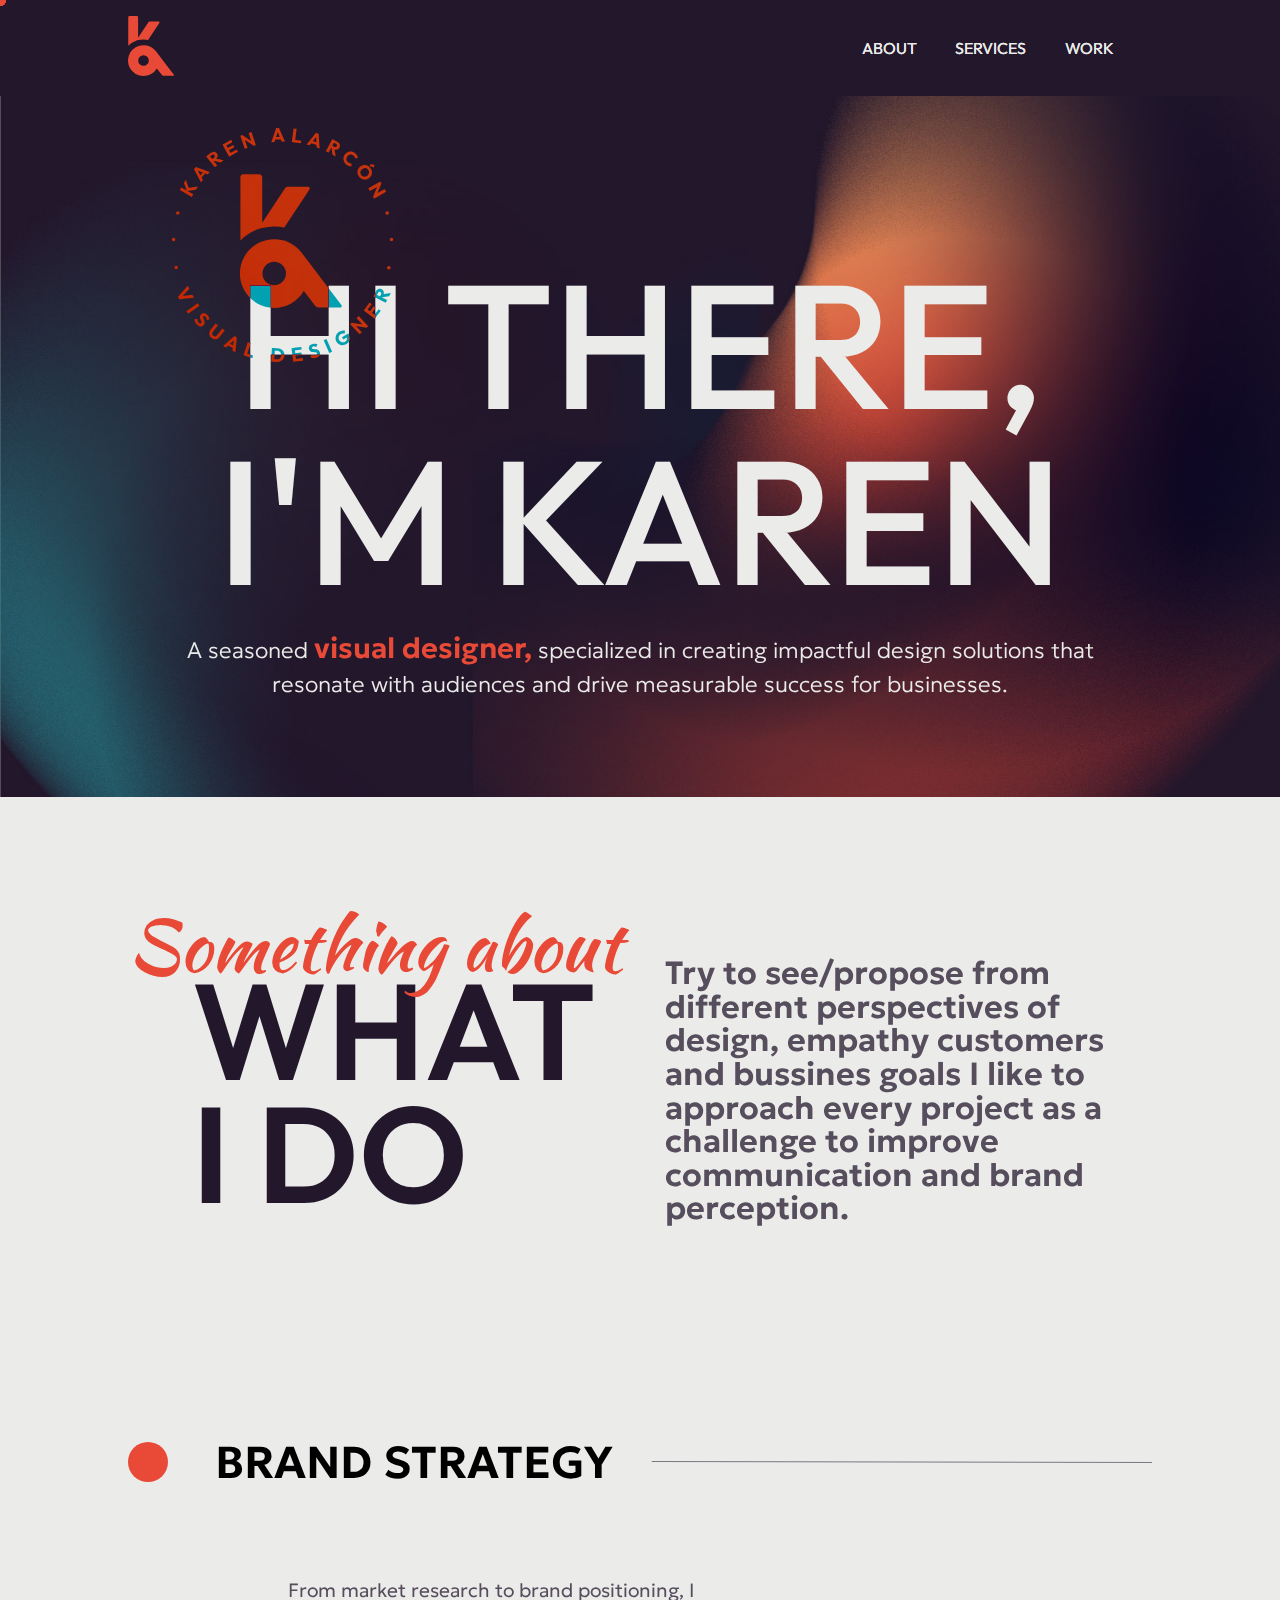
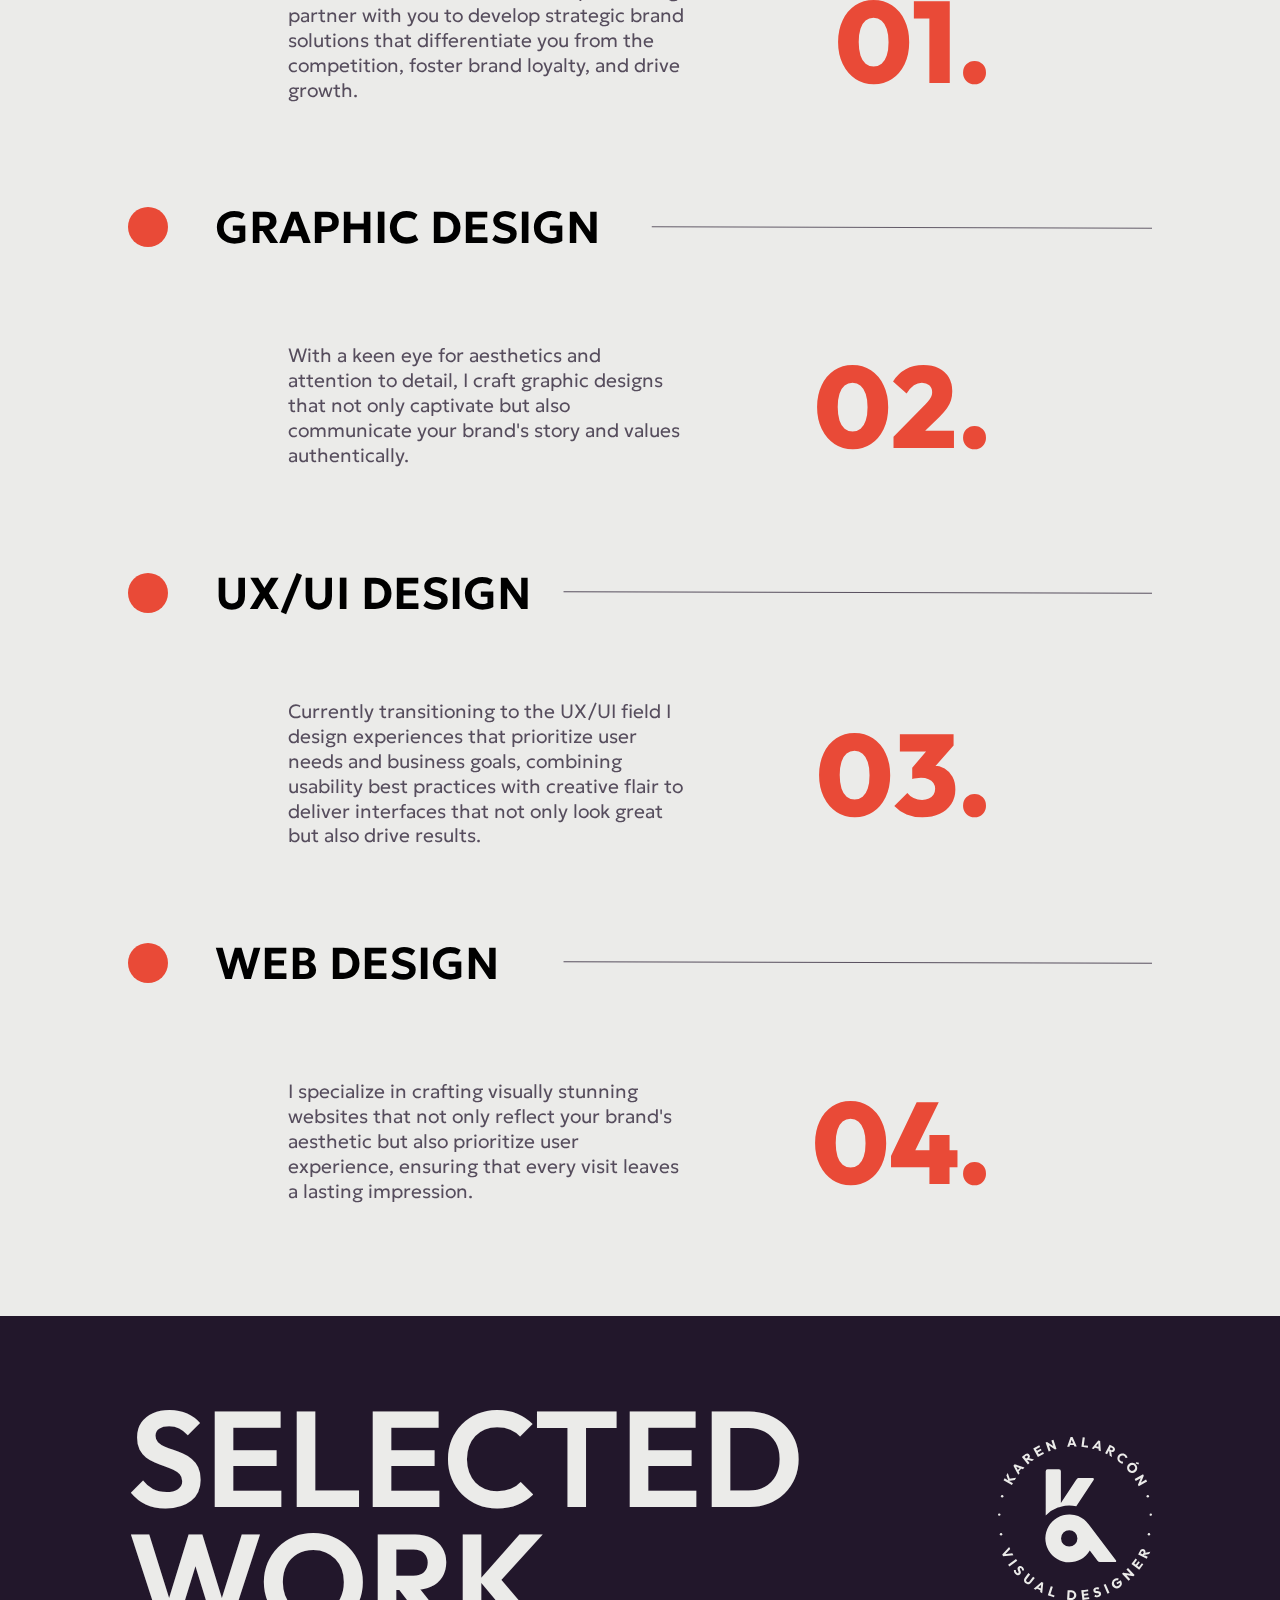
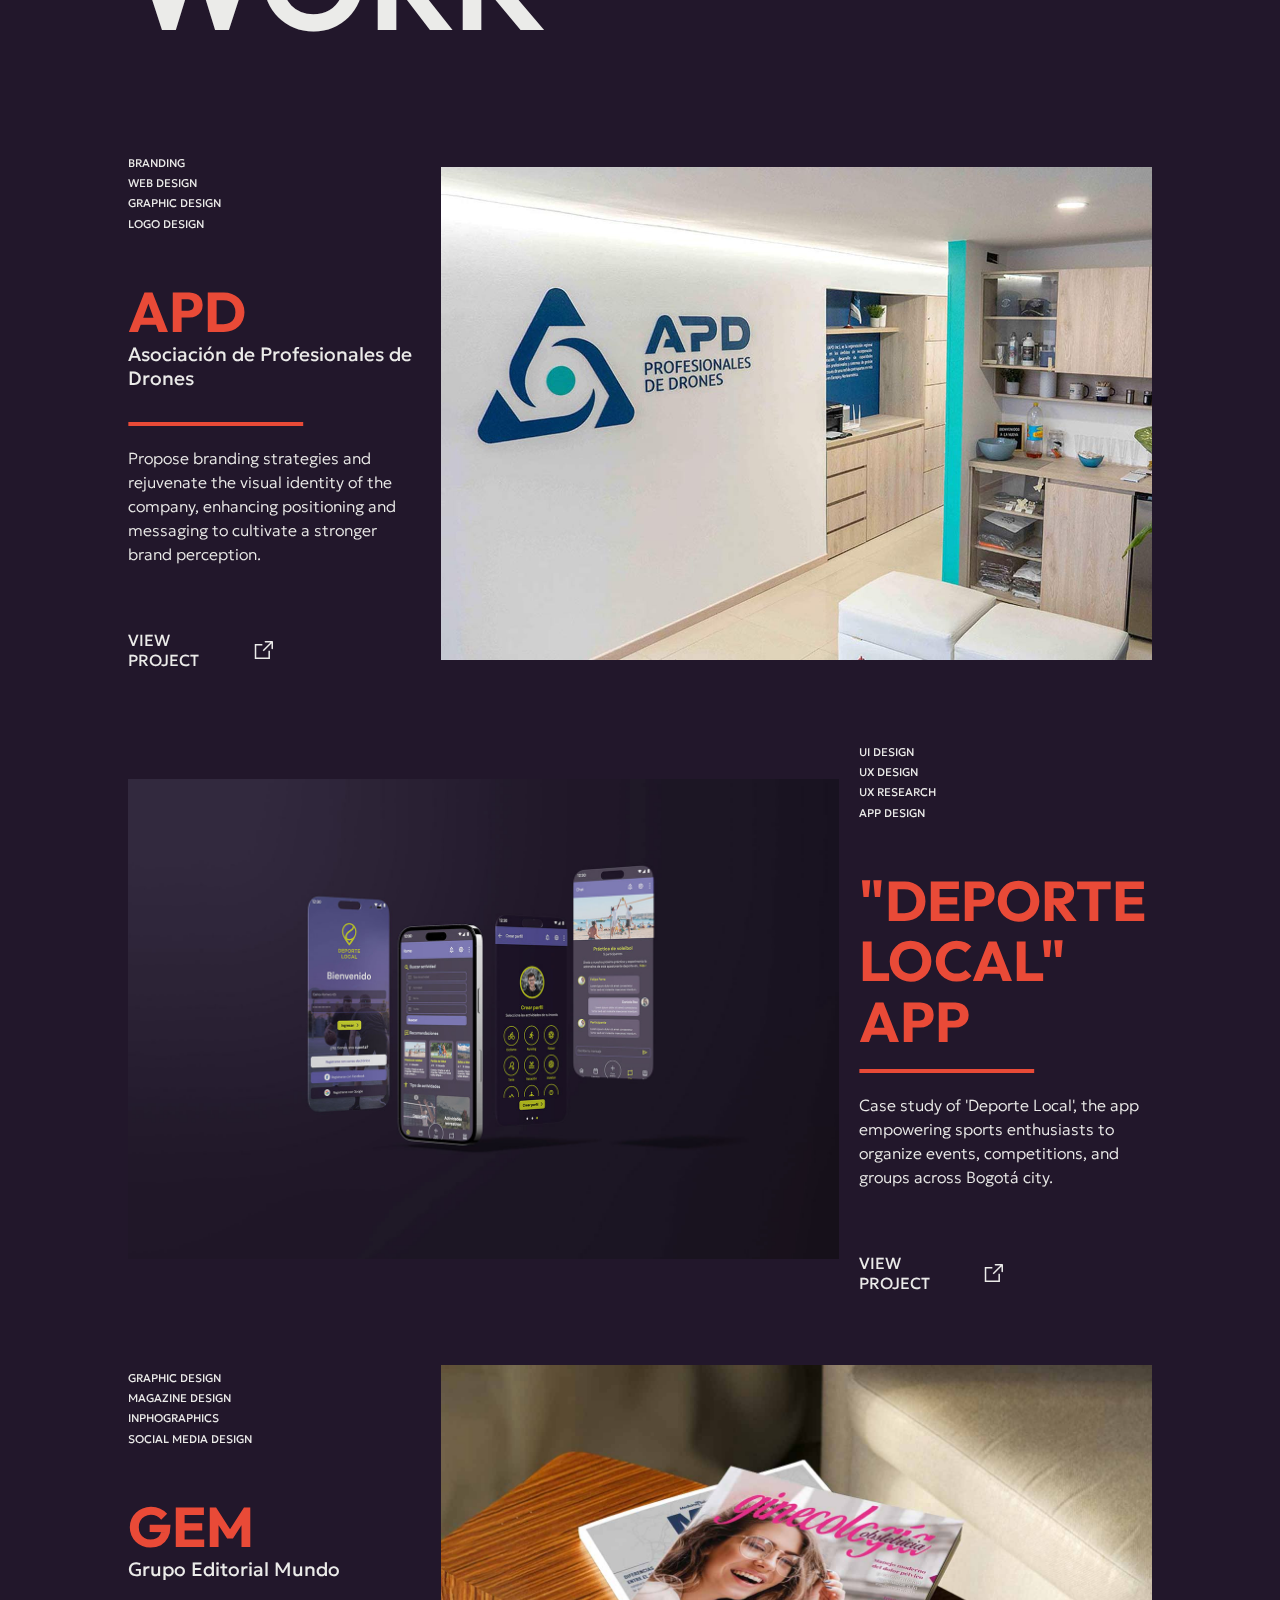
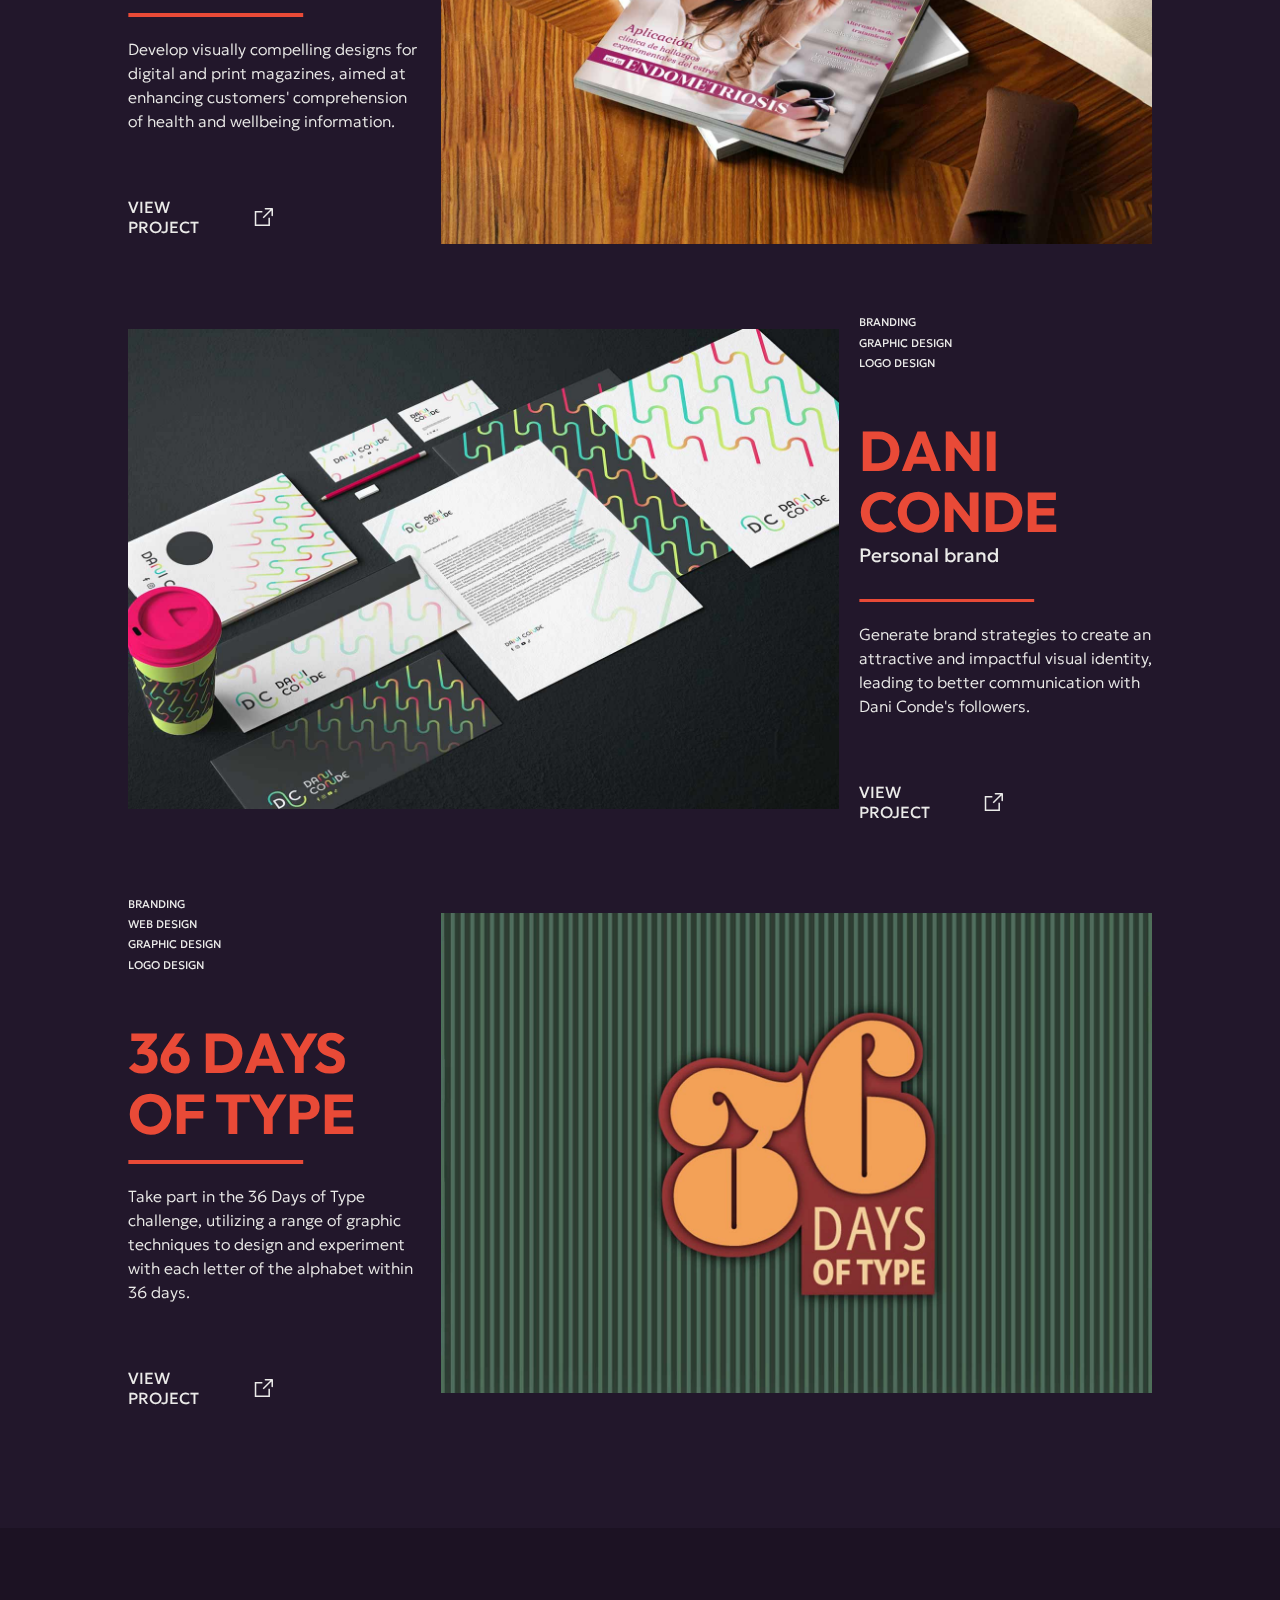
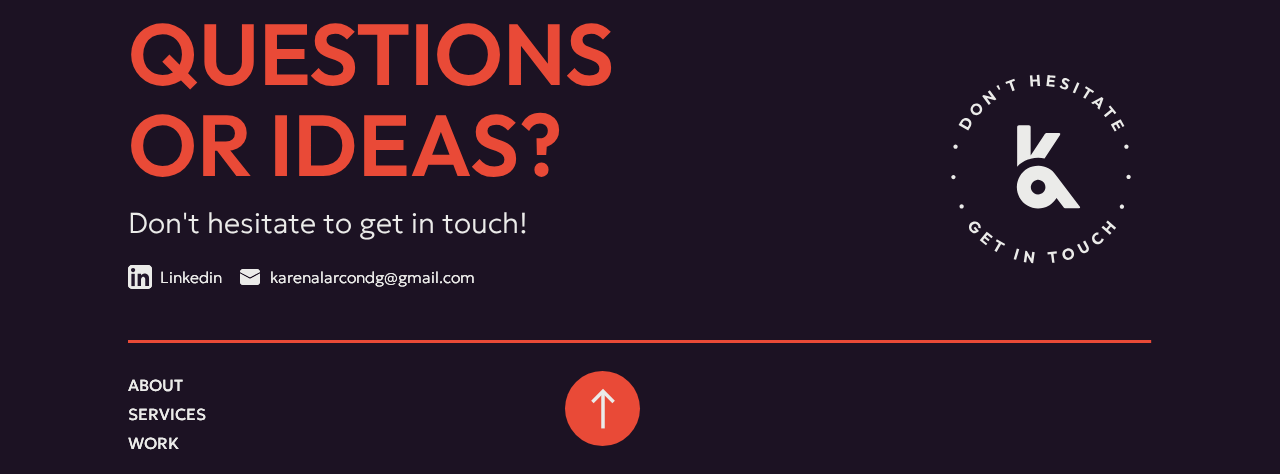
==== index.html @ ab25a16e "add about link" ====
<!DOCTYPE html>
<html lang="en">
<head>
    <meta charset="UTF-8">
    <meta name="viewport" content="width=device-width, initial-scale=1.0">
    <title>Karen A portfolio</title>
    <link rel="stylesheet" href="style.css" />
    <link rel="preconnect" href="https://fonts.googleapis.com">
    <link rel="preconnect" href="https://fonts.gstatic.com" crossorigin>
    <link href="https://fonts.googleapis.com/css2?family=Outfit:wght@100..900&display=swap" rel="stylesheet">
    <link rel="preconnect" href="https://fonts.googleapis.com">
    <link rel="preconnect" href="https://fonts.gstatic.com" crossorigin>
    <link href="https://fonts.googleapis.com/css2?family=Geologica:wght@100..900&display=swap" rel="stylesheet">
    <link rel="preconnect" href="https://fonts.googleapis.com">
    <link rel="preconnect" href="https://fonts.googleapis.com">
<link rel="preconnect" href="https://fonts.gstatic.com" crossorigin>
<link href="https://fonts.googleapis.com/css2?family=Kaushan+Script&display=swap" rel="stylesheet">

</head>
<body>
    <header>
        <div class="barnav_responsive">
            <div class="mainlogo nav__flex">
                <img src="assets/iconos/ka-icon-cream.svg" alt="ka logo">
                <div onclick=HideNavBarR()> <svg xmlns="http://www.w3.org/2000/svg" height="48" viewBox="0 -960 960 960" width="48" fill="#EBEBE9"><path d="m256-200-56-56 224-224-224-224 56-56 224 224 224-224 56 56-224 224 224 224-56 56-224-224-224 224Z"/></svg> </div>
            </div>
            <nav class="nav__responsive">
                <ul>
                    <div onclick=HideNavBarR()><a href="https://karengd.github.io/KarenGD/about.html"><li>About</li></a></div>
                    <div onclick=HideNavBarR()><a href="#services"><li>Services</li></a></div>
                    <div onclick=HideNavBarR()><a href="#work"><li>Work</li></a></div>
                </ul>
            </nav>
        </div>
        <div class="barnav container">
            <a href="index.html">
                <div class="mainlogo">
                    <img src="assets/iconos/ka-icon.svg" alt="ka logo">
                </div>
            </a>
           
            <nav>
                <ul class="nav__center">
                    <a href="https://karengd.github.io/KarenGD/about.html">
                        <li class="hideonmobile link1">About</li>
                        <li class="hideonmobile link2">About</li>
                    </a>
                    <a href="#services">
                        <li class="hideonmobile link1">Services</li>
                        <li class="hideonmobile link2">Services</li>
                    </a>
                    <a href="#work">
                        <li class="hideonmobile link1">Work</li>
                        <li class="hideonmobile link2">Work</li>
                    </a>
                    <a href="#"><li onclick=ShowNavBarR()><svg xmlns="http://www.w3.org/2000/svg" height="36    " viewBox="0 -960 960 960" width="36" fill="#EBEBE9"><path d="M120-240v-80h720v80H120Zm0-200v-80h720v80H120Zm0-200v-80h720v80H120Z"/></svg></li></a>
                </ul>
            </nav>
        </div>

    </header>

    <div class="cursors">
        <div></div>
        <div>
            <span></span>
        </div>
        <div></div>
        <div></div>
        <div></div>
        <div></div>
        <div></div>

    </div>



    <div class="bg-img">
        <div class="container">
            <section class="herosection">
                <div class="logo">
                    <svg class="logo" width="217" height="234" viewBox="0 0 317 334" fill="none" xmlns="http://www.w3.org/2000/svg">
                        <g id="logokacircle">
                        <g id="kalogo">
                        <path id="Vector" d="M196.223 88.0431L160.607 142.037C150.153 139.762 139.309 139.983 128.956 142.681C126.86 143.227 124.808 143.871 122.801 144.613C113.407 148.072 104.9 153.573 97.8966 160.719V70.2197C97.8964 69.6683 98.007 69.1225 98.2218 68.6146C98.4367 68.1066 98.7515 67.6469 99.1476 67.2627C99.5436 66.8785 100.013 66.5775 100.527 66.3777C101.042 66.1779 101.592 66.0833 102.144 66.0994H124.992C126.069 66.124 127.095 66.5689 127.848 67.339C128.602 68.109 129.024 69.143 129.024 70.2197V135.272L160.164 88.0431C161.279 86.5131 162.852 83.9094 165.164 83.9094H194.342C196.613 83.9094 197.567 85.8957 196.223 88.0431Z" fill="#e94a37"/>
                        <path id="Vector_2" d="M242.228 252.869L186.694 179.844C186.694 179.844 173.012 158.853 147.597 158.853H146.159C137.574 158.851 129.139 161.1 121.698 165.375C114.256 169.651 108.07 175.804 103.758 183.217C99.4465 190.631 97.1603 199.045 97.1284 207.619C97.0965 216.192 99.3201 224.623 103.577 232.068C107.833 239.514 113.973 245.712 121.383 250.043C128.792 254.374 137.21 256.685 145.795 256.746C154.38 256.807 162.831 254.615 170.301 250.39C177.771 246.165 183.999 240.054 188.361 232.67L204.583 253.849C205.105 254.536 205.78 255.094 206.554 255.478C207.328 255.862 208.18 256.063 209.045 256.063H240.642C241.014 256.064 241.379 255.962 241.695 255.766C242.011 255.571 242.266 255.292 242.431 254.959C242.596 254.627 242.665 254.254 242.629 253.885C242.593 253.516 242.454 253.164 242.228 252.869ZM146.159 224.496C142.845 224.496 139.604 223.515 136.848 221.676C134.092 219.837 131.944 217.223 130.676 214.165C129.407 211.107 129.075 207.742 129.722 204.495C130.368 201.249 131.965 198.266 134.309 195.926C136.652 193.585 139.639 191.991 142.89 191.346C146.141 190.7 149.511 191.031 152.573 192.298C155.635 193.565 158.253 195.71 160.094 198.462C161.936 201.214 162.919 204.45 162.919 207.76C162.915 212.198 161.149 216.453 158.006 219.591C154.864 222.728 150.603 224.493 146.159 224.496Z" fill="#e94a37"/>
                        </g>
                        <g id="circle">
                        <path id="Vector_3" d="M28.412 98.5653L11.3433 88.5799L13.5877 84.7683L30.6565 94.7268L28.412 98.5653ZM34.46 88.2444L21.5039 89.922L17.2568 78.5006L20.012 73.8166L24.4741 86.5399L22.9285 85.6272L37.242 83.5201L34.46 88.2444Z" fill="#e94a37"/>
                        <path id="Vector_4" d="M41.4891 77.494L31.6241 58.7043L34.2315 55.6711L54.2705 62.6904L51.2196 66.2336L34.9438 60.0196L36.0056 58.7849L44.4593 74.0448L41.4891 77.494ZM41.6638 71.79L38.9758 69.4547L46.0049 61.3215L48.6929 63.6568L41.6638 71.79Z" fill="#e94a37"/>
                        <path id="Vector_5" d="M61.3937 56.1409L49.0155 40.7468L52.4158 37.982L64.794 53.3761L61.3937 56.1409ZM58.9476 47.699L56.8779 45.1221L60.1303 42.5184C60.7293 42.0957 61.1468 41.4631 61.2996 40.7468C61.3468 40.4208 61.322 40.0885 61.2268 39.7731C61.1316 39.4578 60.9683 39.1671 60.7486 38.9215C60.5576 38.6638 60.3162 38.4476 60.0389 38.2861C59.7617 38.1246 59.4544 38.0211 59.1358 37.982C58.7742 37.9585 58.4117 38.0082 58.0698 38.1281C57.728 38.248 57.414 38.4357 57.1467 38.6799L53.8673 41.3641L51.7169 38.6799L55.3726 35.7407C56.2924 34.9712 57.378 34.4246 58.5444 34.1435C59.57 33.9121 60.6397 33.9678 61.6356 34.3046C62.6357 34.6516 63.5134 35.281 64.1623 36.1165C64.8657 36.951 65.3094 37.9726 65.4391 39.0557C65.5402 40.1026 65.3495 41.1569 64.8881 42.1023C64.336 43.1975 63.5407 44.1523 62.563 44.8939L58.9476 47.699ZM69.7802 49.4169L59.6465 46.6387L62.106 43.2297L73.9197 46.1421L69.7802 49.4169Z" fill="#e94a37"/>
                        <path id="Vector_6" d="M81.8224 41.0018L72.2532 23.7287L76.1239 21.5947L85.6931 38.9215L81.8224 41.0018ZM77.0647 25.4198L75.2637 22.0913L84.6717 16.9241L86.513 20.2526L77.0647 25.4198ZM80.801 32.1304L79 28.8824L87.6285 24.1582L89.4294 27.4061L80.801 32.1304ZM84.833 39.3241L82.9917 35.9957L92.4937 30.748L94.335 34.0764L84.833 39.3241Z" fill="#e94a37"/>
                        <path id="Vector_7" d="M103.945 29.7816L97.6949 11.0591L100.638 10.0659L103.138 13.4212L108.151 28.4127L103.945 29.7816ZM116.928 25.5003L101.176 15.0317L100.638 10.0659L116.417 20.5344L116.928 25.5003ZM116.928 25.5003L114.562 22.1316L109.509 7.11324L113.742 5.77112L119.992 24.5608L116.928 25.5003Z" fill="#e94a37"/>
                        <path id="Vector_8" d="M141.966 20.2257L148.928 0.174476L152.96 0L161.548 19.3936L156.871 19.595L150.286 3.48951H151.898L146.522 20.0915L141.966 20.2257ZM146.294 16.4812L146.133 12.9112L156.885 12.4549L157.032 16.0383L146.294 16.4812Z" fill="#e94a37"/>
                        <path id="Vector_9" d="M171.211 20.1318L173.792 0.577087L178.173 1.1542L175.593 20.7223L171.211 20.1318ZM174.598 20.5747L175.096 16.7496L184.786 18.0246L184.288 21.8497L174.598 20.5747Z" fill="#e94a37"/>
                        <path id="Vector_10" d="M192.339 23.4066L205.779 6.92535L209.596 8.11984L211.007 29.2851L206.545 27.8758L205.833 10.4954L207.378 10.992L196.626 24.7755L192.339 23.4066ZM197.715 21.3666L198.79 17.9576L209.045 21.1787L207.97 24.5877L197.715 21.3666Z" fill="#e94a37"/>
                        <path id="Vector_11" d="M219.824 33.2309L229.111 15.7833L233.022 17.8636L223.721 35.3112L219.824 33.2309ZM226.624 27.6611L228.183 24.7487L231.866 26.7082C232.489 27.09 233.234 27.2197 233.949 27.0706C234.269 26.9862 234.568 26.8333 234.823 26.6224C235.078 26.4115 235.284 26.1477 235.428 25.8492C235.591 25.565 235.693 25.25 235.728 24.9242C235.762 24.5984 235.729 24.269 235.629 23.9568C235.508 23.6135 235.318 23.2984 235.07 23.0308C234.823 22.7631 234.524 22.5485 234.191 22.4L230.482 20.4271L232.108 17.4476L236.261 19.6486C237.322 20.1904 238.242 20.9716 238.949 21.9302C239.567 22.7787 239.934 23.7829 240.011 24.8292C240.084 25.8838 239.85 26.937 239.339 27.8624C238.847 28.8381 238.081 29.6496 237.134 30.1977C236.209 30.6999 235.162 30.9368 234.11 30.8822C232.886 30.8093 231.695 30.4557 230.629 29.8487L226.624 27.6611ZM229.312 38.2773L227.874 27.8758L231.987 28.8019L233.936 40.7333L229.312 38.2773Z" fill="#e94a37"/>
                        <path id="Vector_12" d="M248.921 51.9669C247.83 51.1037 246.917 50.0371 246.233 48.8263C245.575 47.6755 245.15 46.4061 244.984 45.091C244.818 43.7758 244.914 42.4409 245.266 41.1628C246.047 38.5022 247.829 36.2466 250.238 34.8683C251.39 34.2235 252.661 33.8216 253.975 33.6872C255.289 33.5495 256.617 33.668 257.886 34.0362C259.238 34.4357 260.498 35.0969 261.595 35.9823C262.736 36.8473 263.695 37.9281 264.417 39.1631C265.053 40.2735 265.472 41.4939 265.654 42.76L261.461 43.2834C261.415 42.5147 261.194 41.7666 260.816 41.0957C260.382 40.3321 259.797 39.6653 259.095 39.1362C258.47 38.6338 257.753 38.2557 256.985 38.0223C256.259 37.8219 255.501 37.7672 254.754 37.8612C253.99 37.9717 253.257 38.2415 252.604 38.6531C251.154 39.5856 250.057 40.974 249.486 42.5989C249.245 43.3341 249.154 44.1097 249.217 44.8805C249.293 45.6302 249.521 46.3565 249.889 47.0145C250.3 47.7039 250.838 48.3095 251.475 48.7995C252.162 49.3975 252.962 49.8536 253.827 50.1416C254.583 50.3529 255.376 50.3987 256.152 50.2758L256.649 54.4767C255.356 54.5993 254.051 54.4717 252.805 54.1009C251.384 53.6493 250.064 52.9244 248.921 51.9669Z" fill="#e94a37"/>
                        <path id="Vector_13" d="M267.63 70.0452C266.685 68.9822 265.963 67.7409 265.506 66.3947C265.069 65.1322 264.886 63.7956 264.969 62.4623C265.046 61.1356 265.393 59.8386 265.99 58.6506C266.604 57.4165 267.464 56.3205 268.517 55.4295C269.525 54.5363 270.702 53.854 271.978 53.4229C273.255 52.9918 274.605 52.8208 275.949 52.9198C277.273 53.0197 278.563 53.3897 279.739 54.0069C281 54.6524 282.119 55.542 283.032 56.624C283.959 57.6772 284.675 58.8982 285.142 60.2209C285.573 61.4803 285.755 62.8112 285.679 64.1399C285.613 65.4582 285.27 66.7478 284.671 67.9247C284.044 69.1576 283.176 70.2528 282.118 71.1458C281.11 72.0395 279.933 72.723 278.657 73.1563C277.38 73.5896 276.03 73.7639 274.686 73.669C273.366 73.5629 272.079 73.2029 270.896 72.6087C269.647 71.9791 268.537 71.1077 267.63 70.0452ZM270.64 67.361C271.328 68.1911 272.229 68.8177 273.248 69.1729C274.215 69.4963 275.254 69.5382 276.245 69.2937C277.341 69.0296 278.353 68.4942 279.188 67.7368C279.833 67.1798 280.378 66.5171 280.801 65.7773C281.177 65.1019 281.415 64.3581 281.5 63.5896C281.566 62.831 281.47 62.067 281.217 61.3483C280.944 60.5844 280.529 59.8787 279.994 59.268C279.302 58.4373 278.403 57.8032 277.387 57.4293C276.427 57.0966 275.39 57.0499 274.403 57.2951C273.317 57.5633 272.314 58.0985 271.487 58.852C270.822 59.4103 270.262 60.083 269.834 60.8383C269.444 61.5127 269.205 62.2637 269.135 63.0394C269.058 63.7917 269.145 64.5517 269.39 65.2673C269.666 66.04 270.091 66.7513 270.64 67.361ZM282.602 54.329L283.26 51.8864L289.308 52.5306L288.341 56.5569L282.602 54.329Z" fill="#e94a37"/>
                        <path id="Vector_14" d="M280.451 86.1641L297.668 76.5009L299.2 79.1851L296.405 82.272L282.629 90.0428L280.451 86.1641ZM287.171 98.0285L294.456 80.5809L299.2 79.1851L291.929 96.6327L287.171 98.0285ZM287.171 98.0285L290.034 95.0624L303.743 87.2378L305.934 91.1031L288.717 100.82L287.171 98.0285Z" fill="#e94a37"/>
                        <path id="Vector_15" d="M8.70911 241.018L22.8479 225.261L25.0118 229.503L13.44 241.89L12.5261 240.239L29.4201 238.186L31.557 242.333L10.4429 244.4L8.70911 241.018Z" fill="#e94a37"/>
                        <path id="Vector_16" d="M20.7916 261.539L36.9196 250.131L39.4732 253.741L23.3452 265.149L20.7916 261.539Z" fill="#e94a37"/>
                        <path id="Vector_17" d="M35.3336 280.235C34.3325 279.198 33.5589 277.963 33.0622 276.611C32.6359 275.314 32.5028 273.939 32.6725 272.585L36.7045 272.746C36.5985 273.644 36.6624 274.555 36.8926 275.43C37.1426 276.322 37.6035 277.142 38.2366 277.819C38.7122 278.397 39.348 278.822 40.0645 279.04C40.3368 279.117 40.6245 279.12 40.8984 279.049C41.1723 278.978 41.4225 278.836 41.6235 278.638C41.8036 278.486 41.9513 278.3 42.0575 278.09C42.1638 277.88 42.2264 277.651 42.2417 277.416C42.2556 276.88 42.1643 276.347 41.9729 275.846C41.7713 275.269 41.5294 274.665 41.2472 274.048C40.9649 273.43 40.7096 272.705 40.4811 272.075C40.2475 271.407 40.1029 270.713 40.051 270.008C39.9892 269.291 40.095 268.57 40.3601 267.901C40.6939 267.111 41.2042 266.409 41.852 265.847C42.6696 265.071 43.7066 264.565 44.8222 264.398C45.897 264.239 46.995 264.397 47.9806 264.854C49.106 265.391 50.1116 266.149 50.9374 267.082C51.831 268.031 52.5256 269.149 52.9802 270.37C53.3889 271.457 53.5496 272.622 53.4506 273.779L49.4187 273.618C49.477 272.855 49.4042 272.088 49.2036 271.35C48.9998 270.681 48.6406 270.069 48.1553 269.565C47.749 269.078 47.2133 268.715 46.6097 268.518C46.3745 268.457 46.1275 268.457 45.8922 268.518C45.657 268.579 45.4413 268.699 45.2657 268.867C45.1001 269.016 44.9679 269.198 44.8776 269.402C44.7872 269.605 44.7409 269.825 44.7416 270.048C44.7571 270.567 44.8617 271.08 45.0507 271.565C45.2657 272.115 45.5076 272.719 45.7899 273.35C46.0721 273.98 46.3409 274.692 46.5828 275.336C46.812 276.012 46.9432 276.717 46.9726 277.43C46.9965 278.246 46.8333 279.058 46.4956 279.802C46.1579 280.546 45.6545 281.204 45.0238 281.724C44.4197 282.337 43.6771 282.796 42.8585 283.062C42.0399 283.328 41.1693 283.394 40.3198 283.254C38.364 282.839 36.6067 281.774 35.3336 280.235Z" fill="#e94a37"/>
                        <path id="Vector_18" d="M56.7703 299.83C55.5516 298.942 54.5913 297.747 53.9883 296.367C53.4372 295.101 53.2465 293.708 53.4372 292.341C53.6236 290.895 54.1996 289.526 55.1038 288.381L62.4017 278.893L65.9095 281.577L58.5041 291.24C58.0505 291.805 57.758 292.482 57.6574 293.2C57.5716 293.841 57.6743 294.494 57.9531 295.079C58.2473 295.684 58.6786 296.212 59.2128 296.622C59.747 297.032 60.3694 297.312 61.0308 297.441C61.6579 297.553 62.3045 297.474 62.8855 297.212C63.5308 296.907 64.0897 296.446 64.5117 295.87L71.9709 286.18L75.4922 288.864L68.1674 298.38C67.3109 299.556 66.1556 300.483 64.8209 301.064C63.5488 301.599 62.1556 301.78 60.7889 301.588C59.3194 301.36 57.9345 300.754 56.7703 299.83Z" fill="#e94a37"/>
                        <path id="Vector_19" d="M73.2881 310.996L89.3219 297.065L92.8835 298.904L90.6525 320.002L86.4996 317.854L88.8112 300.635L90.2493 301.386L77.3335 313.13L73.2881 310.996ZM78.8925 309.909L80.5457 306.728L90.088 311.681L88.4483 314.848L78.8925 309.909Z" fill="#e94a37"/>
                        <path id="Vector_20" d="M102.278 324.484L108.299 305.695L112.519 307.037L106.485 325.827L102.278 324.484ZM105.53 325.518L106.7 321.84L116.014 324.793L114.831 328.47L105.53 325.518Z" fill="#e94a37"/>
                        <path id="Vector_21" d="M141.791 333.584L142.799 313.855L147.221 314.083L146.213 333.799L141.791 333.584ZM144.815 333.732L145.017 329.88L149.882 330.121C150.962 330.209 152.045 330.014 153.027 329.558C153.928 329.128 154.681 328.442 155.191 327.585C155.727 326.607 156.035 325.521 156.091 324.407C156.147 323.294 155.949 322.182 155.514 321.156C155.085 320.256 154.403 319.501 153.551 318.982C152.633 318.438 151.594 318.129 150.527 318.082L145.528 317.827L145.729 313.962L150.783 314.231C152.171 314.286 153.538 314.596 154.815 315.143C156.018 315.661 157.106 316.414 158.013 317.358C158.908 318.281 159.603 319.377 160.056 320.579C160.52 321.868 160.717 323.238 160.634 324.605C160.576 325.96 160.243 327.289 159.653 328.511C159.085 329.668 158.284 330.696 157.301 331.531C156.308 332.375 155.157 333.014 153.914 333.409C152.58 333.845 151.175 334.023 149.775 333.933L144.815 333.732Z" fill="#e94a37"/>
                        <path id="Vector_22" d="M173.268 333.799L170.849 314.204L175.243 313.653L177.663 333.248L173.268 333.799ZM174.679 317.559L174.209 313.788L184.826 312.446L185.297 316.217L174.679 317.559ZM175.62 325.223L175.163 321.532L184.947 320.324L185.404 324.015L175.62 325.223ZM176.628 333.383L176.171 329.598L186.923 328.256L187.393 332.04L176.628 333.383Z" fill="#e94a37"/>
                        <path id="Vector_23" d="M205.698 328.041C204.323 328.477 202.872 328.618 201.438 328.457C200.109 328.254 198.84 327.769 197.715 327.034L199.664 323.491C200.423 323.995 201.272 324.35 202.164 324.538C203.087 324.697 204.036 324.638 204.932 324.364C205.664 324.194 206.328 323.811 206.841 323.263C207.029 323.053 207.161 322.799 207.222 322.524C207.283 322.249 207.272 321.962 207.19 321.693C207.13 321.465 207.026 321.252 206.883 321.066C206.74 320.879 206.561 320.723 206.357 320.606C205.887 320.35 205.371 320.19 204.838 320.136C204.196 320.05 203.55 320.001 202.903 319.988C202.196 319.96 201.492 319.893 200.793 319.787C200.088 319.694 199.397 319.514 198.736 319.25C198.071 318.983 197.478 318.565 197.003 318.029C196.44 317.383 196.035 316.616 195.82 315.787C195.472 314.745 195.453 313.621 195.766 312.567C196.078 311.514 196.707 310.581 197.567 309.896C198.535 309.124 199.651 308.557 200.847 308.231C202.099 307.851 203.416 307.728 204.717 307.869C205.867 308.002 206.976 308.377 207.97 308.969L206.007 312.54C205.353 312.145 204.634 311.868 203.884 311.721C203.193 311.606 202.485 311.652 201.814 311.855C201.194 312.002 200.63 312.323 200.188 312.781C200.022 312.957 199.907 313.175 199.855 313.412C199.803 313.648 199.816 313.894 199.892 314.123C199.948 314.337 200.049 314.536 200.188 314.707C200.327 314.878 200.501 315.018 200.699 315.116C201.174 315.334 201.683 315.471 202.204 315.519C202.795 315.519 203.44 315.626 204.139 315.653C204.838 315.68 205.551 315.747 206.263 315.841C206.973 315.937 207.666 316.136 208.319 316.432C208.99 316.757 209.589 317.213 210.08 317.774C210.662 318.456 211.076 319.265 211.289 320.136C211.561 320.937 211.64 321.791 211.518 322.629C211.397 323.466 211.079 324.263 210.59 324.954C209.353 326.503 207.63 327.59 205.698 328.041Z" fill="#e94a37"/>
                        <path id="Vector_24" d="M224.743 320.981L216.773 302.916L220.805 301.131L228.775 319.196L224.743 320.981Z" fill="#e94a37"/>
                        <path id="Vector_25" d="M249.392 308.379C247.69 309.488 245.698 310.067 243.666 310.043C241.634 310.019 239.656 309.393 237.981 308.245C236.278 307.092 234.976 305.44 234.254 303.517C233.532 301.594 233.425 299.494 233.949 297.508C234.625 294.806 236.326 292.472 238.693 290.998C240.036 290.129 241.547 289.552 243.129 289.307C244.566 289.079 246.037 289.18 247.429 289.603L246.502 293.777C245.585 293.416 244.592 293.287 243.612 293.401C242.618 293.521 241.666 293.87 240.83 294.421C239.905 294.983 239.144 295.779 238.626 296.729C238.125 297.634 237.897 298.664 237.968 299.695C238.08 300.809 238.451 301.881 239.05 302.827C239.65 303.773 240.462 304.566 241.422 305.144C242.327 305.661 243.358 305.916 244.4 305.88C245.442 305.845 246.454 305.52 247.322 304.943C248.194 304.422 248.924 303.694 249.445 302.823C249.903 302.006 250.095 301.068 249.996 300.138C249.885 299.096 249.521 298.096 248.935 297.226L252.469 297.306L244.876 301.977L242.887 298.836L251.65 293.28L251.999 293.817C253.157 295.525 253.885 297.486 254.123 299.534C254.291 301.262 253.94 303 253.115 304.527C252.231 306.113 250.948 307.441 249.392 308.379Z" fill="#e94a37"/>
                        <path id="Vector_26" d="M268.033 294.488L254.485 280.114L256.743 277.98L260.412 279.953L271.258 291.455L268.033 294.488ZM277.965 285.093L259.27 282.194L256.703 277.98L275.519 280.865L277.965 285.093ZM277.965 285.093L274.403 283.026L263.557 271.524L266.796 268.478L280.344 282.852L277.965 285.093Z" fill="#e94a37"/>
                        <path id="Vector_27" d="M289.671 272.249L273.825 260.438L276.513 256.895L292.359 268.719L289.671 272.249ZM278.919 260.009L275.868 257.727L282.279 249.165L285.33 251.446L278.919 260.009ZM285.115 264.626L282.131 262.398L288.031 254.506L291.015 256.734L285.115 264.626ZM291.714 269.538L288.663 267.27L295.168 258.573L298.219 260.854L291.714 269.538Z" fill="#e94a37"/>
                        <path id="Vector_28" d="M305.248 249.54L287.615 240.521L289.644 236.589L307.264 245.608L305.248 249.54ZM299.576 242.83L296.633 241.313L298.542 237.609C298.911 236.977 299.03 236.231 298.878 235.515C298.787 235.198 298.628 234.904 298.412 234.653C298.196 234.403 297.929 234.203 297.628 234.066C297.341 233.906 297.025 233.809 296.699 233.779C296.372 233.749 296.043 233.787 295.733 233.891C295.045 234.157 294.49 234.683 294.187 235.354L292.279 239.085L289.214 237.555L291.351 233.368C291.883 232.309 292.656 231.39 293.609 230.684C294.455 230.033 295.47 229.637 296.534 229.543C297.598 229.449 298.667 229.661 299.615 230.153C300.562 230.645 301.349 231.397 301.883 232.321C302.417 233.245 302.675 234.302 302.627 235.368C302.572 236.593 302.241 237.79 301.66 238.871L299.576 242.83ZM310.154 239.984L299.778 241.582L300.625 237.461L312.559 235.341L310.154 239.984Z" fill="#e94a37"/>
                        <path id="Vector_29" d="M8.56123 123.958C9.94185 123.958 11.0611 122.841 11.0611 121.462C11.0611 120.083 9.94185 118.966 8.56123 118.966C7.18061 118.966 6.0614 120.083 6.0614 121.462C6.0614 122.841 7.18061 123.958 8.56123 123.958Z" fill="#e94a37"/>
                        <path id="Vector_30" d="M2.49983 161.551C3.88045 161.551 4.99966 160.433 4.99966 159.055C4.99966 157.676 3.88045 156.558 2.49983 156.558C1.11921 156.558 0 157.676 0 159.055C0 160.433 1.11921 161.551 2.49983 161.551Z" fill="#e94a37"/>
                        <path id="Vector_31" d="M6.24959 201.68C7.6302 201.68 8.74942 200.563 8.74942 199.184C8.74942 197.805 7.6302 196.688 6.24959 196.688C4.86897 196.688 3.74976 197.805 3.74976 199.184C3.74976 200.563 4.86897 201.68 6.24959 201.68Z" fill="#e94a37"/>
                        <path id="Vector_32" d="M309.724 201.828C311.104 201.828 312.223 200.71 312.223 199.332C312.223 197.953 311.104 196.835 309.724 196.835C308.343 196.835 307.224 197.953 307.224 199.332C307.224 200.71 308.343 201.828 309.724 201.828Z" fill="#e94a37"/>
                        <path id="Vector_33" d="M313.514 161.618C314.894 161.618 316.013 160.5 316.013 159.122C316.013 157.743 314.894 156.625 313.514 156.625C312.133 156.625 311.014 157.743 311.014 159.122C311.014 160.5 312.133 161.618 313.514 161.618Z" fill="#e94a37"/>
                        <path id="Vector_34" d="M307.372 123.743C308.752 123.743 309.871 122.626 309.871 121.247C309.871 119.868 308.752 118.751 307.372 118.751C305.991 118.751 304.872 119.868 304.872 121.247C304.872 122.626 305.991 123.743 307.372 123.743Z" fill="#e94a37"/>
                        </g>
                        </g>
                        </svg>
            
                    </div>
            
                <!-- <img class="circle-icon" src="assets/iconos/circleicon.svg"> -->
                <div class="heading">
                    <h1 class="first-heading">HI <span class="breaking">THERE,<br>
                        I'M </span>KAREN</h1>  
                </div>   
                <div class="subheading">
                    <p class="heding-subheading">A seasoned <span style="color: #e94a37; font-weight: 600; font-size: clamp(1rem, 1vw + 1.2rem, 1.8rem);">visual designer,</span>  specialized in creating impactful design solutions that resonate with audiences and drive measurable success for businesses.</P>
                </div>
        
            </section>

        </div>
        

    </div>

    <section id="services" class="services">
        <div class="container" style="padding-bottom: 4rem;">
            <div class="servicescolumns">
                
                    <p class="brushstyle">Something about</p>
                    <h2 class="htwo pad-left">WHAT <br>I DO</h2>
                
                    <p class="quote">Try to see/propose from different perspectives of design, empathy customers and bussines goals I like to approach every project as a challenge to improve communication and brand perception.</p>
                
            </div>


            <article>
                <div class="descriptiontitle">
                    
                    <img style="width: 40px;" src="assets/iconos/bullet.svg" alt="bullet">
                    <h4 class="hfour">BRAND STRATEGY</h4>
                    <img class="hline" src="assets/iconos/line.svg" alt="line">
                </div>
            
                <div class="description">
                    
                    <p class="textp">From market research to brand positioning, I partner with you to develop strategic brand solutions that differentiate you from the competition, foster brand loyalty, and drive growth.</p>
                    
                    <h3>01.</h3>
                </div>
            </article>

            <article>
                <div class="descriptiontitle">
                    <img style="width: 40px;" src="assets/iconos/bullet.svg" alt="bullet">
                    <h4 class="hfour">GRAPHIC DESIGN</h4>
                    <img class="hline" src="assets/iconos/line.svg" alt="line">
                </div>
            
                <div class="description">
                    
                    <p class="textp">With a keen eye for aesthetics and attention to detail, I craft graphic designs that not only captivate but also communicate your brand's story and values authentically.</p>
                    
                    <h3>02.</h3>
                </div>
            </article>

            <article>
                <div class="descriptiontitle2">
                    <img style="width: 40px;" src="assets/iconos/bullet.svg" alt="bullet">
                    <h4 class="hfour">UX/UI DESIGN</h4>
                    <img class="hline" src="assets/iconos/line.svg" alt="line">
                </div>
            
                <div class="description">
                    
                    <p class="textp">Currently transitioning to the UX/UI field I design experiences that prioritize user needs and business goals, combining usability best practices with creative flair to deliver interfaces that not only look great but also drive results.</p>
                    
                    <h3>03.</h3>
                </div>
            </article>

            <article>
                <div class="descriptiontitle2">
                    <img style="width: 40px;" src="assets/iconos/bullet.svg" alt="bullet">
                    <h4 class="hfour">WEB DESIGN</h4>
                    <img class="hline" src="assets/iconos/line.svg" alt="line">
                </div>
            
                <div class="description">
                    
                    <p class="textp">I specialize in crafting visually stunning websites that not only reflect your brand's aesthetic but also prioritize user experience, ensuring that every visit leaves a lasting impression.</p>
                    
                    <h3>04.</h3>
                </div>
            </article>
        </div>

    </section>

    <section id="work" class="projects">
        <div class="container">

            <div class="work">
                <h2 class="htwo">SELECTED <br>WORK</h2>
                <img class="circle-icon" src="assets/iconos/circleicon.svg" alt="logo-circle">
            </div>



            <div class="card-project">
                
                <div class="project-info">
                    <div class="knowledge">
                        <p class="skills">Branding</p>
                        <p class="skills">Web design</p>
                        <p class="skills">Graphic design</p>
                        <p class="skills">Logo design</p>
                    </div>        

                    <h3 class="title-project">APD</h3>
                    <h5 class="sub-title-project">Asociación de Profesionales de Drones</h5>
                    <img class="line-project" src="assets/iconos/short-line.svg" alt="line">
                    <p class="text-project">Propose branding strategies and rejuvenate the visual identity of the company, enhancing positioning and messaging to cultivate a stronger brand perception.</p>
                    <a class="a-project" href="apd.html">
                        <div class="bt-project">
                            <p>View project</p> 
                            <svg xmlns="http://www.w3.org/2000/svg" xmlns:xlink="http://www.w3.org/1999/xlink" x="0px" y="0px"
                                width="20px" viewBox="0 0 13 13" style="enable-background:new 0 0 13 13;" fill="none" xml:space="preserve">
                            <polygon class="st0" points="10.5,12.5 0.5,12.5 0.5,2.5 5.5,2.5 5.5,3.5 1.5,3.5 1.5,11.5 9.5,11.5 9.5,7 10.5,7 "/>
                            <path class="st0" d="M12,0.5H7.5C7.2,0.5,7,0.7,7,1s0.2,0.5,0.5,0.5h3.3L5.7,6.6l0.7,0.7l5.1-5.1v3.3C11.5,5.8,11.7,6,12,6
                                c0.3,0,0.5-0.2,0.5-0.5V1C12.5,0.7,12.3,0.5,12,0.5z"/>
                            </svg>
                        </div>
                    </a>
                </div>
                
                <div class="project-img">
                    <a href="apd.html">
                        <img class="right-img hide-cursor-img zoom-in" src="assets/imgs/APD.jpg" alt="cover APD project" data-hover="VIEW PROJECT">
                    </a>
                </div>
                
            </div>
            
            <div class="card-project">
                <div class="project-img-reverse">
                    <img class="left-img hide-cursor-img zoom-in" src="assets/imgs/deportelocalapp.jpg" alt="cover APD project" data-hover="VIEW PROJECT">
                </div>
                <div class="project-info-reverse">
                    <div class="knowledge">
                        <p class="skills">Ui Design</p>
                        <p class="skills">Ux Design</p>
                        <p class="skills">Ux Research</p>
                        <p class="skills">App design</p>
                    </div>        

                    <h3 class="title-project">"DEPORTE LOCAL" APP</h3>
                    <img class="line-project" src="assets/iconos/short-line.svg" alt="line">
                    <p class="text-project">Case study of 'Deporte Local', the app empowering sports enthusiasts to organize events, competitions, and groups across Bogotá city.</p>
                    <a class="a-project" href="#">
                        <div class="bt-project">
                            <p>View project</p> 
                            <svg xmlns="http://www.w3.org/2000/svg" xmlns:xlink="http://www.w3.org/1999/xlink" x="0px" y="0px"
                                width="20px" viewBox="0 0 13 13" style="enable-background:new 0 0 13 13;" fill="none" xml:space="preserve">
                            <polygon class="st0" points="10.5,12.5 0.5,12.5 0.5,2.5 5.5,2.5 5.5,3.5 1.5,3.5 1.5,11.5 9.5,11.5 9.5,7 10.5,7 "/>
                            <path class="st0" d="M12,0.5H7.5C7.2,0.5,7,0.7,7,1s0.2,0.5,0.5,0.5h3.3L5.7,6.6l0.7,0.7l5.1-5.1v3.3C11.5,5.8,11.7,6,12,6
                                c0.3,0,0.5-0.2,0.5-0.5V1C12.5,0.7,12.3,0.5,12,0.5z"/>
                            </svg>
                        </div>
                    </a>
                </div>

            </div>

            <div class="card-project">
                
                <div class="project-info">
                    <div class="knowledge">
                        <p class="skills">Graphic design</p>
                        <p class="skills">Magazine design</p>
                        <p class="skills">Inphographics</p>
                        <p class="skills">Social Media design</p>
                    </div>        

                    <h3 class="title-project">GEM</h3>
                    <h5 class="sub-title-project">Grupo Editorial Mundo</h5>
                    <img class="line-project" src="assets/iconos/short-line.svg" alt="line">
                    <p class="text-project">Develop visually compelling designs for digital and print magazines, aimed at enhancing customers' comprehension of health and wellbeing information.</p>
                    <a class="a-project" href="#">
                        <div class="bt-project">
                            <p>View project</p> 
                            <svg xmlns="http://www.w3.org/2000/svg" xmlns:xlink="http://www.w3.org/1999/xlink" x="0px" y="0px"
                                width="20px" viewBox="0 0 13 13" style="enable-background:new 0 0 13 13;" fill="none" xml:space="preserve">
                            <polygon class="st0" points="10.5,12.5 0.5,12.5 0.5,2.5 5.5,2.5 5.5,3.5 1.5,3.5 1.5,11.5 9.5,11.5 9.5,7 10.5,7 "/>
                            <path class="st0" d="M12,0.5H7.5C7.2,0.5,7,0.7,7,1s0.2,0.5,0.5,0.5h3.3L5.7,6.6l0.7,0.7l5.1-5.1v3.3C11.5,5.8,11.7,6,12,6
                                c0.3,0,0.5-0.2,0.5-0.5V1C12.5,0.7,12.3,0.5,12,0.5z"/>
                            </svg>
                        </div>
                    </a>
                </div>
                <div class="project-img">
                    <img class="right-img hide-cursor-img zoom-in" src="assets/imgs/Gem.jpg" alt="cover APD project" data-hover="VIEW PROJECT">
                </div>
            </div>
            
            <div class="card-project">
                
                <div class="project-img-reverse">
                    <img class="left-img hide-cursor-img zoom-in" src="assets/imgs/DaniConde.jpg" alt="cover APD project" data-hover="VIEW PROJECT">
                </div>

                <div class="project-info-reverse">
                    <div class="knowledge">
                        <p class="skills">Branding</p>
                        <p class="skills">Graphic design</p>
                        <p class="skills">Logo design</p>
                    </div>        

                    <h3 class="title-project">DANI CONDE</h3>
                    <h5 class="sub-title-project">Personal brand</h5>
                    <img class="line-project" src="assets/iconos/short-line.svg" alt="line">
                    <p class="text-project">Generate brand strategies to create an attractive and impactful visual identity, leading to better communication with Dani Conde's followers.</p>
                    <a class="a-project" href="#">
                        <div class="bt-project">
                            <p>View project</p> 
                            <svg xmlns="http://www.w3.org/2000/svg" xmlns:xlink="http://www.w3.org/1999/xlink" x="0px" y="0px"
                                width="20px" viewBox="0 0 13 13" style="enable-background:new 0 0 13 13;" fill="none" xml:space="preserve">
                            <polygon class="st0" points="10.5,12.5 0.5,12.5 0.5,2.5 5.5,2.5 5.5,3.5 1.5,3.5 1.5,11.5 9.5,11.5 9.5,7 10.5,7 "/>
                            <path class="st0" d="M12,0.5H7.5C7.2,0.5,7,0.7,7,1s0.2,0.5,0.5,0.5h3.3L5.7,6.6l0.7,0.7l5.1-5.1v3.3C11.5,5.8,11.7,6,12,6
                                c0.3,0,0.5-0.2,0.5-0.5V1C12.5,0.7,12.3,0.5,12,0.5z"/>
                            </svg>
                        </div>
                    </a>
                </div>
                
            </div>

            <div class="card-project">
                
                <div class="project-info">
                    <div class="knowledge">
                        <p class="skills">Branding</p>
                        <p class="skills">Web design</p>
                        <p class="skills">Graphic design</p>
                        <p class="skills">Logo design</p>
                    </div>        

                    <h3 class="title-project">36 DAYS OF TYPE</h3>
                    <img class="line-project" src="assets/iconos/short-line.svg" alt="line">
                    <p class="text-project">Take part in the 36 Days of Type challenge, utilizing a range of graphic techniques to design and experiment with each letter of the alphabet within 36 days.</p>
                    <a class="a-project" href="#">
                        <div class="bt-project">
                            <p>View project</p> 
                            <svg xmlns="http://www.w3.org/2000/svg" xmlns:xlink="http://www.w3.org/1999/xlink" x="0px" y="0px"
                                width="20px" viewBox="0 0 13 13" style="enable-background:new 0 0 13 13;" fill="none" xml:space="preserve">
                            <polygon class="st0" points="10.5,12.5 0.5,12.5 0.5,2.5 5.5,2.5 5.5,3.5 1.5,3.5 1.5,11.5 9.5,11.5 9.5,7 10.5,7 "/>
                            <path class="st0" d="M12,0.5H7.5C7.2,0.5,7,0.7,7,1s0.2,0.5,0.5,0.5h3.3L5.7,6.6l0.7,0.7l5.1-5.1v3.3C11.5,5.8,11.7,6,12,6
                                c0.3,0,0.5-0.2,0.5-0.5V1C12.5,0.7,12.3,0.5,12,0.5z"/>
                            </svg>
                        </div>
                    </a>
                </div>
                <div class="project-img">
                    <img class="right-img hide-cursor-img zoom-in" src="assets/imgs/36DaysOfType.jpg" alt="cover APD project" data-hover="VIEW PROJECT">
                </div>
            </div>

        </div>
    </section>


    <footer>

            <div class="container">
                <div class="toptittle">
                    <div class="colone">

                        <h3 class="hthree">Questions <br>or ideas?</h3>
                        <p class="sub">Don't hesitate to get in touch!</p>
                            <div class="contact-socialmedia">
                                <div class="contact">
                                        <a href="www.linkedin.com/in/karen-alarcon-gd">                        
                                            <img class="socialmediaicon link1" src="assets/iconos/14-linkedin.svg" alt="Linkedin-icon">
                                            <img class="socialmediaicon link2" src="assets/iconos/14-linkedin.svg" alt="Linkedin-icon">
                                            <p class="link1">Linkedin</p>
                                            <p class="link3">Linkedin</p>
                                        </a>
                                </div>
                                
                                <div class="contact">
                                    <a href="mailto:karenalarcondg@gmail.com">                        
                                        <img class="socialmediaicon link1" src="assets/iconos/mail.svg" alt="mail-icon">
                                        <img class="socialmediaicon link2" src="assets/iconos/mail.svg" alt="mail-icon">
                                        <p class="link1">karenalarcondg@gmail.com</p>
                                        <p class="link3">karenalarcondg@gmail.com</p>
                                    </a>
                                </div>
                            </div>
                    </div>

                    <svg width="222" height="244" viewBox="0 0 437 459" fill="none" xmlns="http://www.w3.org/2000/svg">
                        <g id="logo">
                        <path id="Vector" d="M194.629 143.58H175.061C174.131 143.58 173.238 143.95 172.58 144.608C171.923 145.267 171.553 146.16 171.553 147.091V224.835C177.545 218.684 184.828 213.943 192.875 210.954C194.574 210.351 196.383 209.802 198.356 209.308C203.151 208.047 208.089 207.42 213.046 207.443C217.229 207.432 221.401 207.874 225.489 208.76L255.964 162.399C257.061 160.478 256.293 158.832 254.32 158.832H229.106C227.188 158.832 225.817 161.082 224.831 162.399L198.137 202.944V147.091C198.137 146.16 197.768 145.267 197.11 144.608C196.452 143.95 195.559 143.58 194.629 143.58Z" fill="none"/>
                        <path id="Vector_2" d="M214.088 223.134H212.827C205.477 223.141 198.258 225.079 191.891 228.754C185.525 232.429 180.233 237.713 176.546 244.077C172.859 250.441 170.905 257.662 170.88 265.019C170.855 272.375 172.76 279.609 176.404 285.998C180.048 292.387 185.304 297.706 191.646 301.425C197.987 305.143 205.193 307.129 212.543 307.186C219.892 307.243 227.128 305.367 233.526 301.748C239.924 298.128 245.261 292.89 249.003 286.558L262.871 304.719C263.322 305.31 263.902 305.791 264.567 306.123C265.232 306.456 265.964 306.633 266.708 306.639H293.785C294.101 306.634 294.409 306.541 294.675 306.37C294.94 306.2 295.154 305.959 295.29 305.674C295.427 305.389 295.481 305.072 295.448 304.758C295.414 304.444 295.294 304.145 295.101 303.896L247.578 241.185C243.772 235.787 238.766 231.347 232.955 228.215C227.143 225.083 220.685 223.343 214.088 223.134ZM212.827 279.535C209.984 279.535 207.206 278.691 204.843 277.109C202.48 275.527 200.639 273.279 199.554 270.649C198.469 268.019 198.188 265.126 198.746 262.336C199.305 259.546 200.678 256.985 202.692 254.977C204.706 252.969 207.27 251.604 210.059 251.056C212.848 250.507 215.738 250.8 218.361 251.896C220.984 252.993 223.223 254.844 224.794 257.215C226.366 259.586 227.199 262.37 227.188 265.216C227.188 269.028 225.675 272.684 222.982 275.38C220.288 278.076 216.636 279.59 212.827 279.59V279.535Z" fill="none"/>
                        </g>
                        <g id="Circlefter">
                        <path id="Vector_4" d="M75.3021 153.84L56.2273 142.647L58.7487 138.423L77.6042 149.396L75.3021 153.84ZM77.0013 150.932L73.3288 148.737L76.0695 144.074C76.711 143.048 77.0877 141.879 77.1657 140.672C77.1731 139.568 76.8691 138.484 76.2887 137.545C75.6393 136.494 74.734 135.626 73.6577 135.021C72.5869 134.393 71.3871 134.018 70.1497 133.924C69.0529 133.908 67.9726 134.193 67.0254 134.747C66.0068 135.394 65.1604 136.279 64.5588 137.325L61.7086 142.099L58.0361 139.904L60.8864 135.076C61.6485 133.701 62.6727 132.49 63.9011 131.51C65.0121 130.597 66.2998 129.925 67.6831 129.535C69.045 129.096 70.4905 128.983 71.9037 129.205C73.4162 129.396 74.8724 129.901 76.1791 130.687C77.4737 131.45 78.609 132.456 79.5227 133.649C80.3698 134.813 80.967 136.139 81.2767 137.545C81.5788 138.955 81.5788 140.414 81.2767 141.824C81.0264 143.357 80.487 144.828 79.6871 146.159L77.0013 150.932Z" fill="none"/>
                        <path id="Vector_5" d="M99.6936 119.604C98.6601 120.801 97.3913 121.772 95.9664 122.457C93.2744 123.748 90.1825 123.926 87.3608 122.951C85.9914 122.41 84.7293 121.63 83.6335 120.646C82.4874 119.613 81.5561 118.364 80.8929 116.97C80.2963 115.636 79.9436 114.205 79.8514 112.746C79.7929 111.286 80.0355 109.829 80.564 108.466C81.0901 106.982 81.9105 105.62 82.9758 104.461C84.0166 103.309 85.2618 102.361 86.6482 101.663C87.9447 101.071 89.3373 100.718 90.7592 100.621C92.2109 100.516 93.6684 100.721 95.0345 101.224C96.5003 101.752 97.8432 102.573 98.981 103.638C100.117 104.646 101.032 105.879 101.667 107.259C102.313 108.576 102.669 110.017 102.708 111.484C102.805 112.937 102.6 114.394 102.105 115.763C101.565 117.192 100.745 118.497 99.6936 119.604ZM96.35 116.641C97.1671 115.814 97.7303 114.77 97.9732 113.632C98.216 112.495 98.1283 111.311 97.7204 110.222C97.2583 109.06 96.5253 108.025 95.5827 107.204C94.8999 106.549 94.1004 106.028 93.2257 105.668C92.4278 105.338 91.5668 105.188 90.7043 105.229C89.8649 105.243 89.0397 105.449 88.2926 105.833C87.4773 106.233 86.7505 106.793 86.1549 107.479C85.3153 108.339 84.7439 109.426 84.5105 110.606C84.1739 111.678 84.1739 112.827 84.5105 113.898C84.9561 115.053 85.6925 116.074 86.6482 116.861C87.3541 117.527 88.1702 118.065 89.06 118.452C89.854 118.795 90.7181 118.946 91.5813 118.891C92.4208 118.877 93.246 118.671 93.9931 118.287C94.8904 117.919 95.6952 117.357 96.35 116.641Z" fill="none"/>
                        <path id="Vector_6" d="M115.699 103.309L102.654 85.6974L105.559 83.6125L109.341 86.3009L119.645 100.621L115.699 103.309ZM127.867 94.3112L107.642 88.8247L105.559 83.6125L125.784 89.099L127.867 94.3112ZM127.867 94.3112L124.195 91.568L113.781 77.4677L117.727 74.5049L130.772 92.1166L127.867 94.3112Z" fill="none"/>
                        <path id="Vector_7" d="M135.76 73.9563L130.663 66.2203L134.774 64.0257L138.446 72.5847L135.76 73.9563Z" fill="none"/>
                        <path id="Vector_8" d="M149.847 62.2152L148.367 58.21L165.852 51.7908L167.278 55.796L149.847 62.2152ZM162.235 76.535L154.89 56.0154L159.549 54.3695L166.839 74.7244L162.235 76.535Z" fill="none"/>
                        <path id="Vector_9" d="M198.137 67.2079L196.602 45.2619L201.481 44.9876L203.07 66.9336L198.137 67.2079ZM200.439 57.8808V53.6562L212.608 52.7784L212.937 57.003L200.439 57.8808ZM211.676 66.2203L210.141 44.2743L215.184 44L216.719 65.946L211.676 66.2203Z" fill="#1D1D1B"/>
                        <path id="Vector_10" d="M229.106 66.2752L231.463 44.3292L236.341 44.8778L233.985 66.8238L229.106 66.2752ZM232.833 66.6592L233.272 62.4895L245.276 63.7514L244.783 67.976L232.833 66.6592ZM233.82 57.6065L234.259 53.4916L245.221 54.6438L244.783 58.7587L233.82 57.6065ZM234.752 49.0476L235.19 44.8778L246.975 46.1397L246.537 50.3095L234.752 49.0476Z" fill="#1D1D1B"/>
                        <path id="Vector_11" d="M261.994 72.2555C260.433 71.8821 258.974 71.1704 257.718 70.1706C256.564 69.2239 255.644 68.0219 255.033 66.6593L258.924 64.4647C259.349 65.3743 259.945 66.1938 260.678 66.8787C261.447 67.5741 262.366 68.0812 263.364 68.3601C264.168 68.6059 265.027 68.6059 265.831 68.3601C266.132 68.2766 266.406 68.1166 266.627 67.8954C266.848 67.6743 267.008 67.3996 267.091 67.0982C267.281 66.6038 267.281 66.0564 267.091 65.562C266.772 65.0708 266.384 64.6274 265.94 64.2452L264.186 62.9833C263.539 62.5428 262.917 62.0665 262.323 61.5568C261.72 61.0452 261.169 60.4755 260.678 59.856C260.225 59.2139 259.908 58.4857 259.746 57.7163C259.566 56.7739 259.566 55.8057 259.746 54.8633C260.05 53.6614 260.698 52.5745 261.61 51.736C262.559 50.9846 263.697 50.51 264.899 50.3644C266.259 50.206 267.638 50.3179 268.955 50.6935C270.348 51.0745 271.652 51.7271 272.792 52.6138C273.911 53.3954 274.831 54.429 275.478 55.6314L271.586 57.826C271.158 57.0918 270.622 56.426 269.996 55.8509C269.426 55.3169 268.727 54.939 267.968 54.7536C267.287 54.5669 266.567 54.5669 265.885 54.7536C265.62 54.8372 265.381 54.9868 265.189 55.1882C264.997 55.3897 264.86 55.6366 264.789 55.9057C264.6 56.3624 264.6 56.8755 264.789 57.3322C265.117 57.8184 265.524 58.2451 265.995 58.5941L267.749 59.856L269.613 61.2276C270.227 61.7302 270.763 62.3219 271.202 62.9833C271.656 63.6654 271.972 64.4295 272.134 65.2328C272.345 66.2091 272.345 67.2192 272.134 68.1955C271.926 69.1145 271.498 69.9692 270.887 70.686C270.276 71.4028 269.5 71.9603 268.626 72.3104C266.482 73.0968 264.125 73.0773 261.994 72.2555Z" fill="#1D1D1B"/>
                        <path id="Vector_12" d="M280.959 78.6747L289.729 58.5392L294.224 60.5144L285.454 80.595L280.959 78.6747Z" fill="#1D1D1B"/>
                        <path id="Vector_13" d="M301.459 88.8247L312.86 70.3901L317.026 72.9687L305.68 91.4034L301.459 88.8247ZM304.912 70.1706L307.159 66.5495L323 76.3155L320.753 79.9914L304.912 70.1706Z" fill="#1D1D1B"/>
                        <path id="Vector_14" d="M317.081 98.9747L338.074 88.0017L341.417 90.9644L333.415 112.91L329.523 109.454L336.539 91.4582L337.909 92.6653L320.917 101.883L317.081 98.9747ZM323.439 99.3039L326.07 96.3412L335.004 104.187L332.373 107.204L323.439 99.3039Z" fill="#1D1D1B"/>
                        <path id="Vector_15" d="M342.349 123.609L359.122 109.948L362.246 113.788L345.473 127.45L342.349 123.609ZM351.667 107.15L355.011 104.461L366.796 118.891L363.452 121.634L351.667 107.15Z" fill="#1D1D1B"/>
                        <path id="Vector_16" d="M355.943 142.044L375.072 131.345L377.429 135.625L358.354 146.323L355.943 142.044ZM357.752 145.336L361.479 143.306L367.344 153.785L363.671 155.87L357.752 145.336ZM365.754 140.892L369.317 138.862L374.798 148.408L371.181 150.438L365.754 140.892ZM373.209 136.667L376.881 134.637L382.691 144.952L379.019 147.036L373.209 136.667Z" fill="#1D1D1B"/>
                        <path id="Vector_17" d="M79.5774 351.683C78.4922 350.494 77.7033 349.065 77.2753 347.513C76.7952 346.122 76.6085 344.646 76.7272 343.179C76.8458 341.718 77.2167 340.288 77.8234 338.954C78.5101 337.592 79.4603 336.38 80.6189 335.388C81.7631 334.371 83.1074 333.604 84.5654 333.139C85.968 332.719 87.4375 332.57 88.8956 332.7C90.3818 332.875 91.8275 333.302 93.171 333.962C94.5702 334.686 95.817 335.673 96.8434 336.869C97.9991 338.199 98.8753 339.747 99.4196 341.423C99.897 342.967 100.028 344.596 99.8033 346.196L95.0894 345.867C95.3366 344.821 95.3366 343.731 95.0894 342.685C94.7913 341.606 94.2472 340.61 93.4999 339.777C92.7372 338.845 91.7317 338.143 90.5948 337.747C89.5043 337.419 88.3417 337.419 87.2512 337.747C86.0358 338.045 84.9085 338.628 83.9625 339.448C82.9913 340.243 82.2527 341.285 81.8248 342.466C81.3794 343.503 81.2645 344.652 81.4959 345.758C81.6544 346.939 82.1932 348.037 83.0306 348.885C83.7138 349.768 84.6229 350.451 85.6616 350.86C86.6214 351.186 87.6618 351.186 88.6215 350.86C89.7418 350.586 90.7772 350.039 91.6362 349.269L92.1295 353.109L85.8261 345.703L88.9504 342.959L96.4597 351.683L95.9116 352.177C94.2346 353.727 92.2012 354.839 89.9918 355.414C88.2051 355.957 86.2973 355.957 84.5106 355.414C82.5557 354.646 80.8491 353.356 79.5774 351.683Z" fill="#1D1D1B"/>
                        <path id="Vector_18" d="M97.8848 369.788L111.643 353L115.48 356.072L101.722 372.861L97.8848 369.788ZM100.845 372.148L103.476 368.856L112.849 376.427L110.218 379.719L100.845 372.148ZM106.326 365.07L108.902 361.833L117.453 368.691L114.822 371.928L106.326 365.07ZM111.807 358.376L114.493 355.085L123.702 362.546L121.071 365.783L111.807 358.376Z" fill="#1D1D1B"/>
                        <path id="Vector_19" d="M126.826 390.418L137.46 371.544L141.735 373.958L131.101 392.832L126.826 390.418ZM129.512 371.654L131.595 367.923L148.038 377.085L145.956 380.816L129.512 371.654Z" fill="#1D1D1B"/>
                        <path id="Vector_20" d="M164.702 407.151L170.95 385.919L175.664 387.29L169.415 408.304L164.702 407.151Z" fill="#1D1D1B"/>
                        <path id="Vector_21" d="M184.599 412.419L187.668 390.473L191.066 390.966L191.889 395.465L189.422 413.351L184.599 412.419ZM199.562 414.503L189.148 396.288L191.066 391.405L201.536 409.62L199.562 414.503ZM199.562 414.503L198.74 410.004L201.262 392.612L206.14 393.325L203.016 415.271L199.562 414.503Z" fill="#1D1D1B"/>
                        <path id="Vector_22" d="M231.628 397.824L231.08 393.6L249.332 391.405L249.825 395.685L231.628 397.824ZM240.507 414.284L237.657 393.051L242.59 392.448L245.166 413.955L240.507 414.284Z" fill="#1D1D1B"/>
                        <path id="Vector_23" d="M275.478 407.865C273.973 408.34 272.392 408.527 270.819 408.413C269.35 408.272 267.92 407.863 266.598 407.206C265.287 406.514 264.116 405.584 263.145 404.463C262.199 403.266 261.475 401.91 261.007 400.458C260.568 398.983 260.419 397.436 260.569 395.904C260.678 394.456 261.109 393.05 261.829 391.789C262.506 390.467 263.459 389.307 264.625 388.388C265.846 387.419 267.242 386.692 268.736 386.248C270.222 385.775 271.785 385.589 273.34 385.699C274.807 385.848 276.236 386.257 277.561 386.906C278.866 387.583 280.021 388.516 280.959 389.65C281.916 390.839 282.641 392.197 283.097 393.655C283.537 395.13 283.686 396.676 283.535 398.208C283.415 399.665 283.005 401.083 282.329 402.378C281.602 403.65 280.655 404.783 279.534 405.725C278.339 406.703 276.96 407.431 275.478 407.865ZM274.107 403.64C275.264 403.306 276.307 402.661 277.122 401.775C277.853 400.932 278.345 399.909 278.547 398.812C278.779 397.584 278.685 396.316 278.273 395.136C278.021 394.221 277.593 393.363 277.013 392.612C276.496 391.92 275.843 391.341 275.094 390.911C274.367 390.511 273.564 390.268 272.737 390.198C271.727 390.167 270.72 390.341 269.778 390.708C268.837 391.076 267.979 391.63 267.256 392.338C266.489 393.163 265.975 394.191 265.776 395.301C265.572 396.53 265.666 397.791 266.05 398.977C266.325 399.883 266.751 400.736 267.311 401.5C267.807 402.211 268.464 402.794 269.229 403.201C269.972 403.619 270.793 403.881 271.641 403.969C272.41 403.916 273.167 403.75 273.888 403.476L274.107 403.64Z" fill="#1D1D1B"/>
                        <path id="Vector_24" d="M307.982 394.039C306.505 394.857 304.846 395.291 303.158 395.301C301.624 395.251 300.13 394.797 298.828 393.984C297.474 393.119 296.376 391.906 295.649 390.473L289.4 378.731L293.73 376.427L300.089 388.388C300.435 389.116 300.988 389.727 301.678 390.143C302.289 390.514 302.992 390.704 303.706 390.692C304.458 390.673 305.193 390.465 305.844 390.088C306.518 389.782 307.089 389.286 307.488 388.662C307.899 388.087 308.111 387.393 308.091 386.687C308.117 385.894 307.907 385.111 307.488 384.437L301.13 372.477L305.46 370.118L311.764 381.859C312.504 383.283 312.899 384.862 312.915 386.467C312.873 388.004 312.419 389.501 311.599 390.802C310.681 392.165 309.438 393.278 307.982 394.039Z" fill="#1D1D1B"/>
                        <path id="Vector_25" d="M337.197 374.946C334.815 376.852 331.795 377.774 328.756 377.524C327.297 377.318 325.886 376.853 324.59 376.153C323.245 375.418 322.068 374.408 321.137 373.19C320.254 371.899 319.639 370.444 319.328 368.911C318.937 367.501 318.843 366.024 319.054 364.576C319.217 363.124 319.684 361.722 320.424 360.461C321.197 359.094 322.242 357.899 323.494 356.95C324.706 355.942 326.102 355.178 327.605 354.701C328.979 354.331 330.407 354.201 331.825 354.316L331.332 358.98C330.503 358.784 329.64 358.784 328.811 358.98C327.865 359.25 326.987 359.717 326.234 360.352C325.535 360.899 324.941 361.568 324.48 362.327C324.087 363.057 323.845 363.86 323.768 364.686C323.661 365.537 323.755 366.401 324.042 367.21C324.692 369.006 325.903 370.545 327.495 371.599C328.224 372.066 329.048 372.366 329.907 372.477C330.721 372.641 331.559 372.641 332.373 372.477C333.237 372.222 334.039 371.793 334.73 371.215C335.53 370.624 336.201 369.878 336.704 369.02C337.133 368.265 337.377 367.419 337.416 366.551L342.075 367.1C341.889 368.53 341.424 369.91 340.705 371.16C339.819 372.658 338.623 373.949 337.197 374.946Z" fill="#1D1D1B"/>
                        <path id="Vector_26" d="M354.024 359.145L337.581 344.66L340.814 340.984L357.258 355.469L354.024 359.145ZM349.091 350.915L345.912 348.117L353.97 338.899L357.203 341.698L349.091 350.915ZM363.178 348.94L346.734 334.455L349.968 330.779L366.412 345.209L363.178 348.94Z" fill="#1D1D1B"/>
                        <path id="Vector_27" d="M50.2527 189.776C52.5836 189.776 54.4733 187.885 54.4733 185.552C54.4733 183.219 52.5836 181.327 50.2527 181.327C47.9217 181.327 46.0321 183.219 46.0321 185.552C46.0321 187.885 47.9217 189.776 50.2527 189.776Z" fill="#1D1D1B"/>
                        <path id="Vector_28" d="M46.0869 249.634C48.4179 249.634 50.3075 247.743 50.3075 245.409C50.3075 243.076 48.4179 241.185 46.0869 241.185C43.7559 241.185 41.8663 243.076 41.8663 245.409C41.8663 247.743 43.7559 249.634 46.0869 249.634Z" fill="#1D1D1B"/>
                        <path id="Vector_29" d="M62.2567 307.407C64.5877 307.407 66.4773 305.515 66.4773 303.182C66.4773 300.849 64.5877 298.958 62.2567 298.958C59.9257 298.958 58.0361 300.849 58.0361 303.182C58.0361 305.515 59.9257 307.407 62.2567 307.407Z" fill="#1D1D1B"/>
                        <path id="Vector_30" d="M386.638 189.721C388.969 189.721 390.858 187.83 390.858 185.497C390.858 183.164 388.969 181.272 386.638 181.272C384.307 181.272 382.417 183.164 382.417 185.497C382.417 187.83 384.307 189.721 386.638 189.721Z" fill="#1D1D1B"/>
                        <path id="Vector_31" d="M390.913 249.305C393.244 249.305 395.134 247.413 395.134 245.08C395.134 242.747 393.244 240.856 390.913 240.856C388.582 240.856 386.693 242.747 386.693 245.08C386.693 247.413 388.582 249.305 390.913 249.305Z" fill="#1D1D1B"/>
                        <path id="Vector_32" d="M377.758 307.846C380.089 307.846 381.979 305.954 381.979 303.621C381.979 301.288 380.089 299.397 377.758 299.397C375.427 299.397 373.538 301.288 373.538 303.621C373.538 305.954 375.427 307.846 377.758 307.846Z" fill="#1D1D1B"/>
                        </g>
        
                        </svg>                
                </div>
                

                <img style="width: 100%; max-width: 1200px;" src="assets/iconos/orangeline.svg" alt="orange-line">

                    <div class="navigation">
                        <ul>
                            <div class="hidden">
                                <a class="hid" href="https://karengd.github.io/KarenGD/about.html">
                                    <li class="link1 hidden">About</li>
                                    <li class="link2 hidden">About</li>
                                </a> 
                             </div>
                            <div class="hidden">
                                <a class="hid" href="#services">
                                    <li class="link1">Services</li>
                                    <li class="link2">Services</li>
                                </a>
                            </div>
                            <div class="hidden">
                                <a class="hid" href="#work">
                                    <li class="link1">Work</li>
                                    <li class="link2">Work</li>
                                </a>
                            </div>
                        </ul>

                

                        <a href="#">
                            <div class="buttonup">
                                <div class="arrow">
                                    <svg width="24" height="46" viewBox="0 0 34 56" fill="none" xmlns="http://www.w3.org/2000/svg">
                                        <path  d="M17 5V55.5248" stroke="none" stroke-width="5"/>
                                        <path d="M2 18.0251L17.0251 3L32.0503 18.0251" stroke="none" stroke-width="5"/>
                                        </svg>
                                </div>
                            </div>    
                        </a>                
                    </div>
           
            </div>
       
        

    </footer>
    
    <script src="main.js"></script>

    <script>
        function ShowNavBarR(){
            const barnav_responsive = document.querySelector('.barnav_responsive')
            barnav_responsive.style.display = 'flex'
        }

        function HideNavBarR(){
            const barnav_responsive = document.querySelector('.barnav_responsive')
            barnav_responsive.style.display = 'none'
        }
    </script>

</body>
</html>
---- style.css ----
*{
    padding: 0;
    margin: 0;
    box-sizing: border-box;
    font-size: 100%;
    list-style: none;
    

    /* border-style: solid;
    border-color: #e94a37;
    border-width: 1px; */
}

a{
    text-decoration: none;
}

:root{
    --Naranja: #e94a37;
    --Azuloscuro: #22172B;
    --Crema: #EBEBE9;
    --Azulclaro: #564D5D;
    --titlesize: clamp(6rem, 10vw + 1rem, 10rem);
}

body{
    background-color: var(--Azuloscuro);
    counter-reset: number;
 }

.first-heading{
    font-family: Outfit, sans-serif;
    font-size: 11rem;
    font-weight: 500;
    line-height: 100%;
    text-transform: uppercase;
}

.heding-subheading{
    font-family: Geologica, sans-serif;
    font-size: 1.4rem;
    font-weight: 200;
    line-height: 150%;
}

.htwo{
    font-family: Outfit,sans-serif;
    font-weight: 600;
    font-size: 8.5rem;
    line-height: 90%;
    text-transform: uppercase;
}

.hthree{
    font-family: Outfit,sans-serif;
    font-weight: 600;
    font-size: 5.4rem;
    line-height: 105%;
    text-transform: uppercase;
}

.quote{
    font-family: Geologica, sans-serif;
    font-weight: 400;
    font-size: 1.75;
    line-height: 105%;
}

.hfour{
    font-family: Geologica, sans-serif;
    font-weight: 600;
    font-size: 2.8rem;
}

.textp{
    font-family: Geologica, sans-serif;
    font-weight: 300;
    font-size: 1.2rem;
    line-height: 130%;
}

.hfive{
    font-family: Geologica, sans-serif;
    font-weight: 500;
    font-size: 1.2rem;
}

.skills{
    font-size: 0.7rem;
    text-transform: uppercase;
    line-height: 180%;
}

.container{
    width: 80%;
    max-width: 1200px;
    margin: auto;
    /* justify-content: center; */
}

header{
    /* backdrop-filter: blur(10px); */
    position: sticky;
    top: 0;
    z-index: 999;
    background-color: var(--Azuloscuro);
}
.barnav{
    margin: auto;
    padding: 1rem 0;
    display: flex;
    align-items: center;
    justify-content: space-between;    
    font-family: Outfit,sans-serif;
    
    /* height: 15%; */
}

.barnav_responsive{
    background-color: var(--Naranja);
    height: 100vh;
    font-family: Outfit,sans-serif;
    display: none;
    flex-direction: column;
    justify-content: space-between;
    padding: 2rem 0;


}
.barnav_responsive a{
    position: relative;
}
.barnav_responsive ul{
    display: flex;
    flex-direction: column;
    text-align: left;
    list-style: none;
}

.barnav_responsive li{
    
    font-size: 3.8rem;
    padding: 1rem 0;
}

.barnav_responsive a::after{
    content: '';
    display: block;
    height: 5px;
    background: var(--Azuloscuro);
    margin-left: 1rem;
    width: 75%;
    position: absolute;
    bottom: 1em;
    left: 0;
 

    transform: scale(0, 1);
    transform-origin: left;
    transition: transform ease-in-out 250ms;

}

.barnav_responsive a:hover{
    font-weight: 600;
}

.barnav_responsive a:hover::after{
    transform: scale(1,1);
}

.nav__flex{
    display: flex;
    justify-content: space-between;
    padding: 0 1rem;
}

/* nav{
    justify-content: baseline;
    align-items: center;   
} */

.nav__center{
    display: flex;
    align-items: center;
    list-style: none;
    
}

nav li{
    margin-left: 3vw;
    font-size: 1rem;
    text-transform: uppercase;
    color: var(--Crema);
    
    }
.nav__center a{
    position: relative;
    overflow: hidden;
}

.link2{
    position: absolute;
    top: 0;
    left: 0;
}

.link3{
    position: absolute;
    top: .1rem;
    left: 2rem;
}

.nav__center a:hover .link1{
    animation-name: upper-fix;
    animation-duration: .5s;
    animation-iteration-count: 1;
    animation-timing-function:linear ;
}

.nav__center a:hover .link2{
    animation-name: upper-hid;
    animation-duration: .5s;
    animation-iteration-count: 1;
    animation-timing-function:linear ;
}


.nav__center svg{
    display: none;
}

.mainlogo img{
    height: 60px;
}


h1{
    /* font-family: Outfit,sans-serif;
    font-weight: 600;
    font-size: var(--titlesize); */
    /* line-height: 100%; */
    color: var(--Crema);
    padding-top: 10rem;
    padding-bottom: 1.5rem;
    text-align: center;
    
}

h2{
    /* font-family: Outfit,sans-serif;
    font-weight: 600;
    font-size: clamp(3rem, 1vw + 3rem, 9rem);
    line-height: 105%; */
    color: var(--Azuloscuro);

    
}

/* h4{
    font-family: Outfit,sans-serif;
    font-weight: 600;
    font-size: clamp(1rem, 1vw + 1rem, 3rem);
    text-transform: uppercase;
} */

p{
    font-family: Geologica,sans-serif;
}


/*
.hero{
max-width: 1500px;
position: relative;
    bottom: 5vw;
    left: 11vw;
    max-width: 100%;

}
*/

.bg-img{
    background-image: url(assets/imgs/hero-bg.jpg);
    background-size: cover;
    /* height: 100%; */

}

.herosection{
    position: relative;
    padding-bottom: 6rem;
}

.herosection p{
    /* font-family: Geologica,sans-serif;
    font-size: clamp(1.5rem, 1vw + 1.2rem, 1.8rem); */
    color: var(--Crema);
    /* font-weight: 200; */
    text-align: center;
    
    
    
}

.subheading{
    max-width: 90%;
    margin: auto;

}

.services {
    background-color: var(--Crema);
       
}

.servicescolumns{
    position: relative;
    display: grid;
    grid-template-columns: 1fr 1fr;
    gap: 50px;
    max-width: 1500px;
    align-items: center;
    padding: 10rem 0;
}

/* .firstcolumn{
    
    color:white;
} */
.servicescolumns .brushstyle{
    position: absolute;
    top:6rem;
    color: var(--Naranja);
    font-family: Kaushan Script;
    font-size: 4.5rem;
    font-weight: 500;
   
    
}
.servicescolumns p{
    font-size: clamp(1.5rem, 1vw + 1.2rem, 2rem);
    font-weight: 600;
    color: var(--Azulclaro);
}

.secondcolumn{
    padding-right: 5vw;
   
}

.pad-left{
    padding-left: 4rem;
}

.descriptiontitle{
    display: grid;
    grid-template-columns: repeat(12, 1fr);
    gap: 20px;
    width: 100%;
    align-items: center;
    padding: 3rem 0;
}

.descriptiontitle2{
    display: grid;
    grid-template-columns: repeat(12, 1fr);
    gap: 20px;
    width: 100%;
    align-items: center;
    padding: 3rem 0;
}

.descriptiontitle2 h4{
    grid-column-start: 2;
    grid-column-end: span 4;
    
}

.descriptiontitle2 .hline{
    width: 100%;
    grid-column-start: 6;
    grid-column-end: 13;
}

.descriptiontitle h4{
    grid-column-start: 2;
    grid-column-end: span 5;
}

.hline{
    width: 100%;
    grid-column-start: 7;
    grid-column-end: 13;
}

.description{
    display: grid;
    grid-template-columns: 8fr 4fr;
    margin-top: 30px;
    margin-bottom: 3vw;
    margin-left: 10rem;
    margin-right: 10rem;
    /*padding-right: 30vw;*/
    /* font-size: clamp(.8rem, 1vw + 1.2rem, 1.3rem);
    font-weight: 300; */
    color: var(--Azulclaro);
    gap: 5vw;
    align-items: center;

    
    
}

   
.description h3{
    font-size: 9vw;
    font-family: Outfit, sans-serif;
    font-weight: 800;
    padding-left: 5vw;
    color: #e94a37;
}


.fields{
    margin: auto;
    max-width: 50vw;
    margin-bottom: 4vw;
    text-align: center;
}

.work{
    display: flex;
    align-items: center;
    justify-content: space-between ;
    padding-top: 5rem;
    padding-bottom: 5rem;
}

.circle-icon{
    width: 15%;
}

.work h2{
    color: var(--Crema);
}



.card-project{
    display: grid;
    grid-template-columns: repeat(10, 1fr);
    gap: 20px;
    align-items: center;
    color: var(--Crema);
    padding:2rem 0 2rem 0;
    
}
/* .card-project img{
   width: 60%;
   object-fit: cover;
   margin-right: 5%;
}  */

.projects{
    padding-bottom: 5rem;
}

.project-img{
    grid-column: 4/11;
    overflow: hidden;
}

.project-img-reverse{
    grid-column: 1/8;
    overflow: hidden;
}

.right-img{
    width: 100%;
    object-fit: cover;
    
}

.left-img{
    width: 100%;
    object-fit: cover;
}

.right__padinfo{
    padding-right: 5%;
}

.left__padinfo{
    padding-left: 5%;
}

.project-info{
    grid-column: 1/4;
    /* padding-bottom: 5rem; */
    /* flex-grow: 2; */
}

.project-info-reverse{
    grid-column: 8/11;
    /* padding-bottom: 5rem; */
    /* flex-grow: 2; */
}

.reverse{
    flex-direction: row-reverse;
}

.hide-cursor-img{
    cursor: none;
}


.title-project{
    color: var(--Naranja);
        font-family: Outfit, sans-serif;
        font-size: 3.5rem;
        line-height: 3.8rem;
}

.sub-title-project{
    font-family: Geologica, sans-serif;
    font-size: clamp(.8rem, 1vw + 1rem, 1.2rem);
    font-weight: 400;
    padding-bottom: 1rem;

}

.text-project{
    font-family: Geologica,sans-serif;
    font-weight: 200;
    line-height: 150%;
    font-size: 1rem;
}

.line-project{
    width: 60%;
   object-fit: cover;
   margin-right: 5%;
}

.line-project{
    padding-top: 1rem;
    padding-bottom: 1rem;
    object-fit:fill;
}



.text-project{
    font-size: clamp(.7rem, 1vw + .9rem, 1rem);
    padding-bottom: 3.5rem;
}


.bt-project{
    width: 55%;
    /* background-color: #564D5D; */
    padding: 8px 16px 8px 0;
    display: flex;
    gap: 10px;
    color: var(--Crema);
    fill: var(--Crema);
    font-family: Outfit, sans-serif;
    text-transform: uppercase;
    text-decoration: none;
}

.bt-project:hover, .bt-project:hover svg{
    color: var(--Naranja);
    fill: var(--Naranja);
    font-weight: 600;
    
}

.a-project svg{
    fill: var(--Crema);
}



.a-project img{
    cursor: none; 
}



.knowledge{
    /* padding-top: 1rem; */
    padding-bottom: 3rem;
}


footer{
    background-color: #1C1223;
    padding-top: 5rem;
}

footer h3{
    font-family: Outfit;
    font-size: clamp(2rem, 1vw + 5rem, 6rem);
    text-transform: uppercase;
    color: var(--Naranja);
    line-height: 95%;
}

.sub{
    font-size: 1.8rem;
    font-family: Geologica, sans-serif;
    color:var(--Crema);
    font-weight:200 ;
    padding-top: 1rem;
    padding-bottom: 1rem;
}

.toptittle{
    display: flex;
    justify-content:space-between ;
    align-items: center;
}

.contact-socialmedia{
    display: flex;
    align-items: center;
    padding-top: .5rem ;
    padding-bottom: 2.5rem;
}
.contact a{
    display: flex;
    align-items: center;
    /* text-transform: uppercase; */
    /* gap: 1rem; */
    color: var(--Crema);
    text-decoration: none;
    padding-right: 1rem;
    font-weight: 200;
    gap:.5rem;
    position: relative;
    overflow: hidden;
}


.socialmediaicon{
    width: 1.5rem;
}

.navigation{
    padding-top: 1.5rem;
    padding-bottom: 1rem;
    width: 50%;
    display: flex;
    justify-content: space-between;
}

.navigation li{
    text-decoration: none;
    color: var(--Crema);
}

.navigation ul{
    color: var(--Crema);
    text-decoration: none;
    font-family: Geologica, sans-serif;
    text-transform: uppercase;
    line-height: 180%;
    list-style-type: none;
    overflow: hidden;
}

.navigation a{
    position: relative;
}

.hidden{
    overflow: hidden;
}

.contact a:hover .link2{
    animation-name: upper-hid;
    animation-duration: .5s;
    animation-iteration-count: 1;
    animation-timing-function:linear ;
}

.navigation a:hover .link2{
    animation-name: upper-hid;
    animation-duration: .5s;
    animation-iteration-count: 1;
    animation-timing-function:linear ;
}

.navigation a:hover .link1{
    animation-name: upper-fix;
    animation-duration: .5s;
    animation-iteration-count: 1;
    animation-timing-function:linear ;
}

.contact a:hover .link3{
    animation-name: upper-hid;
    animation-duration: .5s;
    animation-iteration-count: 1;
    animation-timing-function:linear ;
}

.contact a:hover .link1{
    animation-name: upper-fix;
    animation-duration: .5s;
    animation-iteration-count: 1;
    animation-timing-function:linear ;
}
/* animation */

.logo{
    width: 55%;
    position: absolute;
    margin-top: 1rem;
    mix-blend-mode:difference;
    /* opacity: .8; */
}


#circle ,#Circlefter {
    min-width: 250px;


    animation-name: rotate;
    animation-duration: 10s;
    animation-iteration-count: infinite;
    animation-timing-function: linear;
    
}

/*Cursor*/

.cursors div{
    position: absolute;
    top: 0;
    left: 0;
    width: 12px;
    height: 12px;
    border-radius: 50%;
    background-color: var(--Naranja);
    z-index: 9999;
    pointer-events: none;
    transform: translate(-50%, -50%);
    

}

.cursors div span{
    position: absolute;
    top: 8px;
    left: 28px;
    width: 300px;

    font-size: 1rem;
    font-weight: 800;
    font-family: Geologica, sans-serif;
    color: var(--Crema);
    opacity: 0;
    text-shadow: black 1px 0 5px;
      
    
}

div.cursors div span.visible{
    opacity: 1;
} 

.arrow{
    background-color: var(--Naranja);
    width: 75px;
    height: 75px;
    border-radius: 50%;
    display: flex;
    align-items: center;
    justify-content: center;
}

.arrow svg path{
    stroke: var(--Crema);

    animation-name: arrowup;
    animation-duration: 2s;
    animation-timing-function: ease-in-out;
    animation-iteration-count: infinite;

}

.arrow:hover {
    transform: scale(105%);
    background-color: var(--Crema);
    stroke: 3px var(--Naranja) solid;
}

.arrow:hover path{
    stroke: var(--Naranja);
}

#logo path, #Circlefter path{
    fill: var(--Crema);
}

.zoom-in:hover{
    animation-name: zoom;
    animation-duration: 8s;
    animation-timing-function: ease-out;
    animation-iteration-count: 1;
}

@keyframes upper-hid{
    0%{
        transform: translateY(3rem);
    }

    100%{
        transform: translateY(0);
    }
}

@keyframes upper-fix {
    0%{
        transform: translateY(0);
    }

    100%{
        transform: translateY(-3rem)
    }
    
}

@keyframes rotate{
    0%{
        /*transform: translateX(50px);*/
        transform: rotate(0);
        transform-origin: center center;
    }
    100%{
        /*transform: translateX(0);*/
        transform: rotate(-1turn);
        transform-origin: center center;
    }
}

@keyframes btarrow {
    0%{
        transform: scale(100%);
    }
    100%{
        transform: scale(110%);
    }
}

@keyframes arrowup {
    0%{
        transform: translateY(100px);
    }
    25%{
        transform: translateY(0px);
    }
    75%{
        transform: translateY(0px);
    }
    100%{
        transform: translateY(-100px);

    }
}

@keyframes zoom {
    0%{
        transform: scale(100%);
    }
    100%{
        transform: scale(110%);
    }
    
}

@media (min-width : 600px) and (max-width : 1200px) {
    .first-heading{
        font-size: 8rem;
    }
    .servicescolumns{
        gap: 20px;
        padding: 7rem 0;
    }

    .servicescolumns .pad-left{
        padding-left: 2rem;
    }
    .servicescolumns p{
        font-size: 1.4rem;
    }

    .servicescolumns .brushstyle{
        font-size: 4rem;
        top: 4rem;
    }

    .description{
        margin-left: 3rem ;
        margin-right: 3rem ;
    }

    .descriptiontitle{
        padding: 0;
    }

    .description .textp{
        padding-bottom: 2rem;
        font-size: 1rem;
    }


    .hfour{
        font-size: 1.9rem;
    }

    .descriptiontitle2{
        padding: 0;
    }

    .work .htwo{
        font-size: 6.5rem;
    }

    .work .circle-icon{
        margin-right: 2rem;
    }

    .right-img{
        height: 500px;
    }
    .project-info{
        grid-column: 1/5;
    }
    .project-img{
        grid-column: 5/11;
    }
    .project-info-reverse{
        grid-column: 7/11;
    }
    .project-img-reverse{
        grid-column: 1/6;
    }

    .left-img{
        height: 500px;
    }
    .title-project{
        font-size: 2.8rem;
    }

    .bt-project{
        width: 80%;
    }

    
}

@media (max-width:600px){
    header{
        padding: 1rem 0;
    }
    .barnav{
        width: 100%;
        padding: 2rem;
    }

    .nav__center svg{
        display: flex;
    }
    .container{
        width: 100%;
    }

    .hideonmobile{
        display: none;
    }
    .mainlogo img{
        height: 45px;
    }
    .small__logo{
        height: 45px;
    }   

    .first-heading{
        font-size: 5.4rem;
    }
    
    .htwo{
        font-size: 4rem;
    }
    
    .hthree{
        font-size: 3.5rem;
    }
    
    .quote{
        font-size: 1.25rem;
        line-height: 150%;
       
    }
    
    .hfour{
        font-size: 1.75rem;
    }
    
    
    .hfive{
        font-size: 1.2rem;
    }
    
    .skills{
        font-size: 0.8rem;
    }

    .sub{
        font-size: 1.125rem;
    }

    .container{
        padding: 0 1rem;
        margin: auto;

    }
    .bg-img{
        background-image: url(assets/imgs/hero-bg-phone.jpg);
    }

    .heading h1{
        text-align: left;
        display: flex;
        flex-wrap: wrap;
        padding-bottom: 3rem;
    }

    .herosection{
        padding-left: .5rem;
        padding-bottom: 4em;
    }
  
    .herosection p{
        text-align: left;
    }
    .servicescolumns{
        display: block;
        padding: 5rem 0 2rem 0;
    }

    .servicescolumns h2{
        font-size: 5.6rem;
        padding-bottom: 3rem;
    }

    .pad-left{
        padding-left: 0;
    }

    .subheading{
        margin: 0;
    }

    
    .servicescolumns .brushstyle{
        top: 2.4rem;
        font-size: 2.8rem;
    }

    .secondcolumn{
        padding-right: 0;
    }

    .descriptiontitle img{
        display: none;
    }

    .descriptiontitle2 img{
        display: none;
    }

    .descriptiontitle{
        grid-template-columns: 1fr;
        position: relative;
    }

    .descriptiontitle2{
        grid-template-columns: 1fr;

    }

    .descriptiontitle h4{
        padding-left: 2.5rem;
        grid-column-start: 1;
    }

    .descriptiontitle::before{
        position: absolute;
        color: var(--Naranja);
        font-size: 7rem;
        font-family: Outfit, sans-serif;
        font-weight: 800;
        /* opacity: .7; */
        line-height: 30%;
        margin-right: 3rem;
        counter-increment: number;
        content: '' counter(number) '.';
    }

    .description{
        grid-template-columns: 1fr;
        margin: 0;
        position: relative;
    }

    .descriptiontitle2::before{
        position: absolute;
        color: var(--Naranja);
        font-size: 7rem;
        font-family: Outfit, sans-serif;
        font-weight: 800;
        /* opacity: .7; */
        line-height: 30%;
        margin-right: 3rem;
        counter-increment: number;
        content: '' counter(number) '.';
    }
    .description h3{
    display: none;
    }

    .fields{
        max-width: 100%;
    }

    .work{
        flex-direction:column-reverse;
        align-items: flex-start;
        padding-bottom: 4rem;
        padding-top: 4rem;
    }

    .title-project{
        padding-bottom: 1rem;
    }

    .card-project{
       grid-template-columns: 1fr;
       gap: 30px;
       padding: 1rem 0 1rem 0;
    }

    .circle-icon{
        display: none;
    }

    .project-info{
        grid-column: 1;
        order: 2;
    }
    .project-img{
        grid-column: 1;
        order: 1;
    }

    .project-info-reverse{
        grid-column: 1;
    }
    .project-img-reverse{
        grid-column: 1;
    }

    .left__padinfo, .right__padinfo{
        padding: 0;
    }
    .right-img, .left-img{
        width: 100%;
        margin:0;
    }

    .skills{
        display: none;
    }

    .toptittle{
        flex-direction: column-reverse;
        align-items: flex-start;
    }

    .contact-socialmedia{
        flex-direction: column;
        align-items: flex-start;
        gap:1rem;
    }

    .navigation{
        width: 100%;
    }

    .contact a{
        gap:1rem;
    }

    .link3{
        left: 2.5rem;
        top: .1rem;
    }
    .knowledge{
        display: none;
    }

    .projects{
        padding-bottom: 1.5rem;
    }

    p.text-project{
        padding-top: 1rem;
        padding-bottom: 2rem;
    }

    footer{
        padding-top: 2rem;
        padding-bottom: 3rem;
    }

    footer svg{
        margin-left: 0px;
    }


}
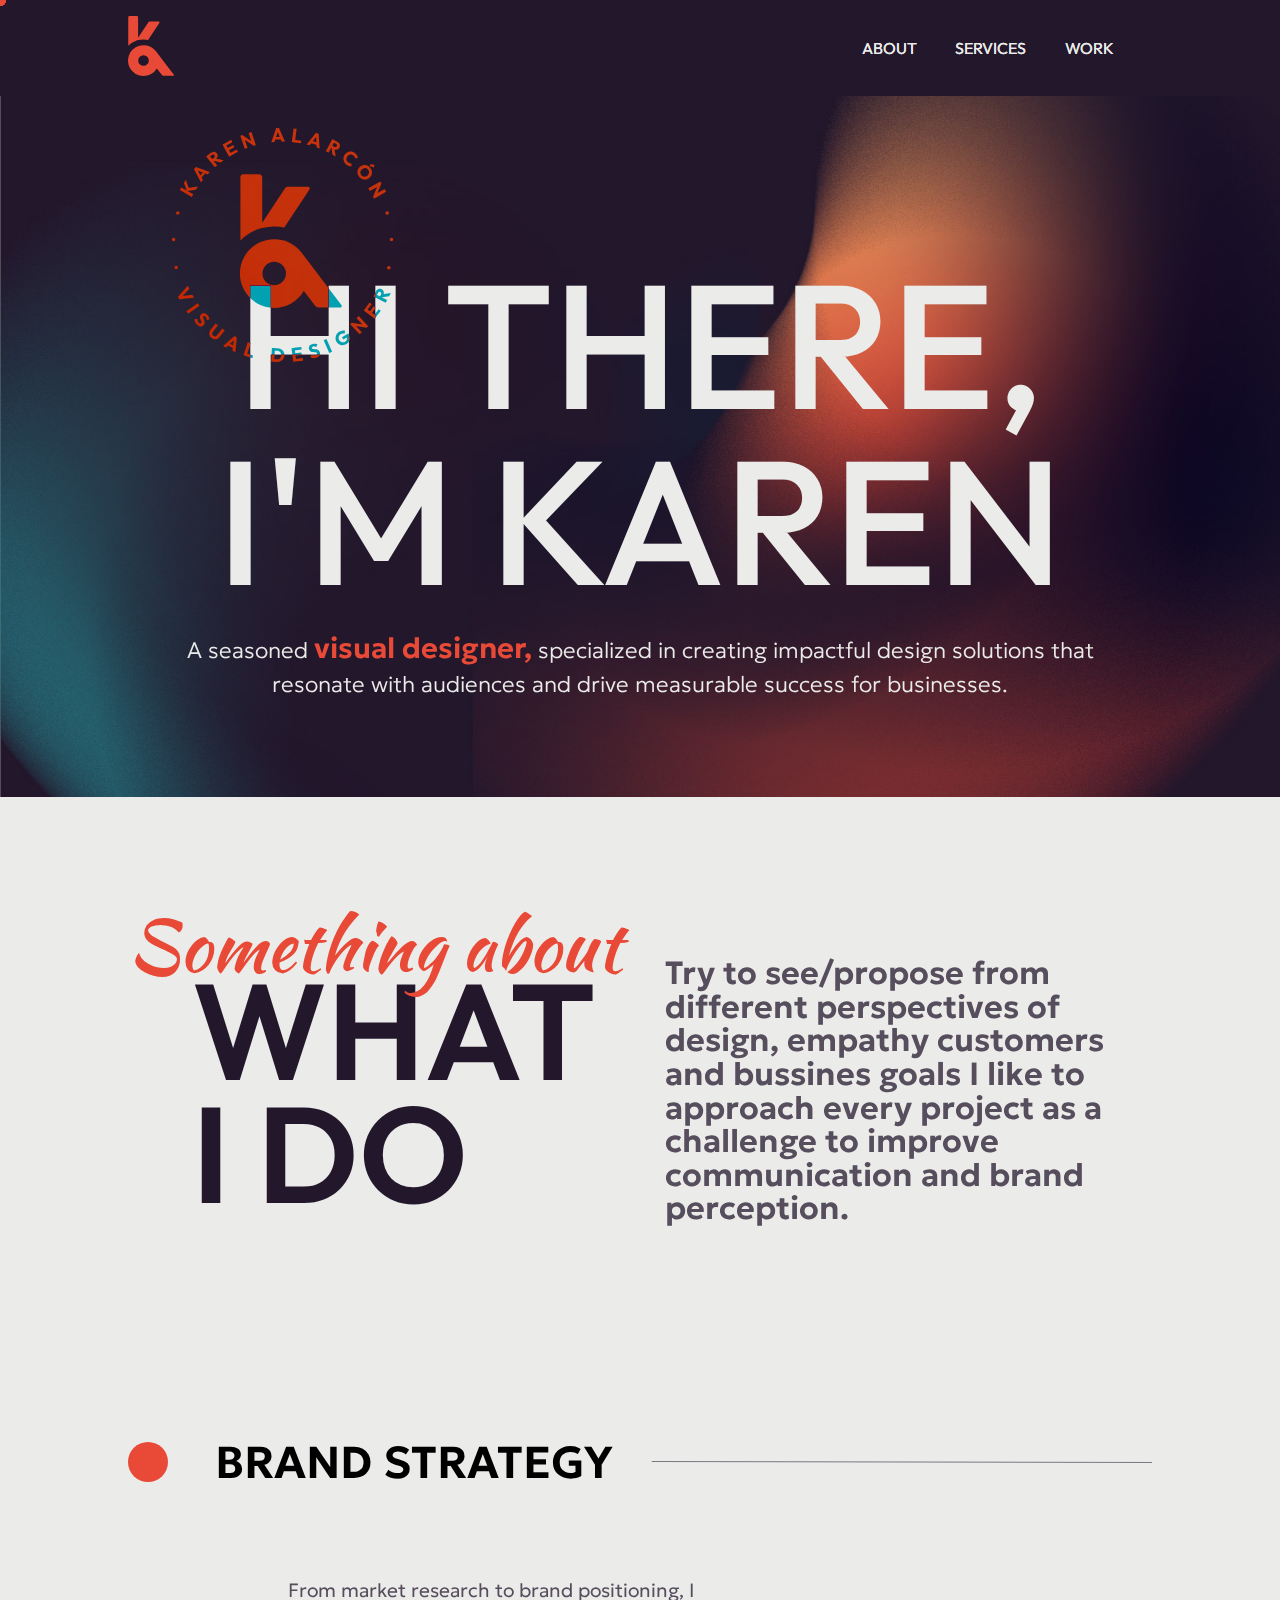
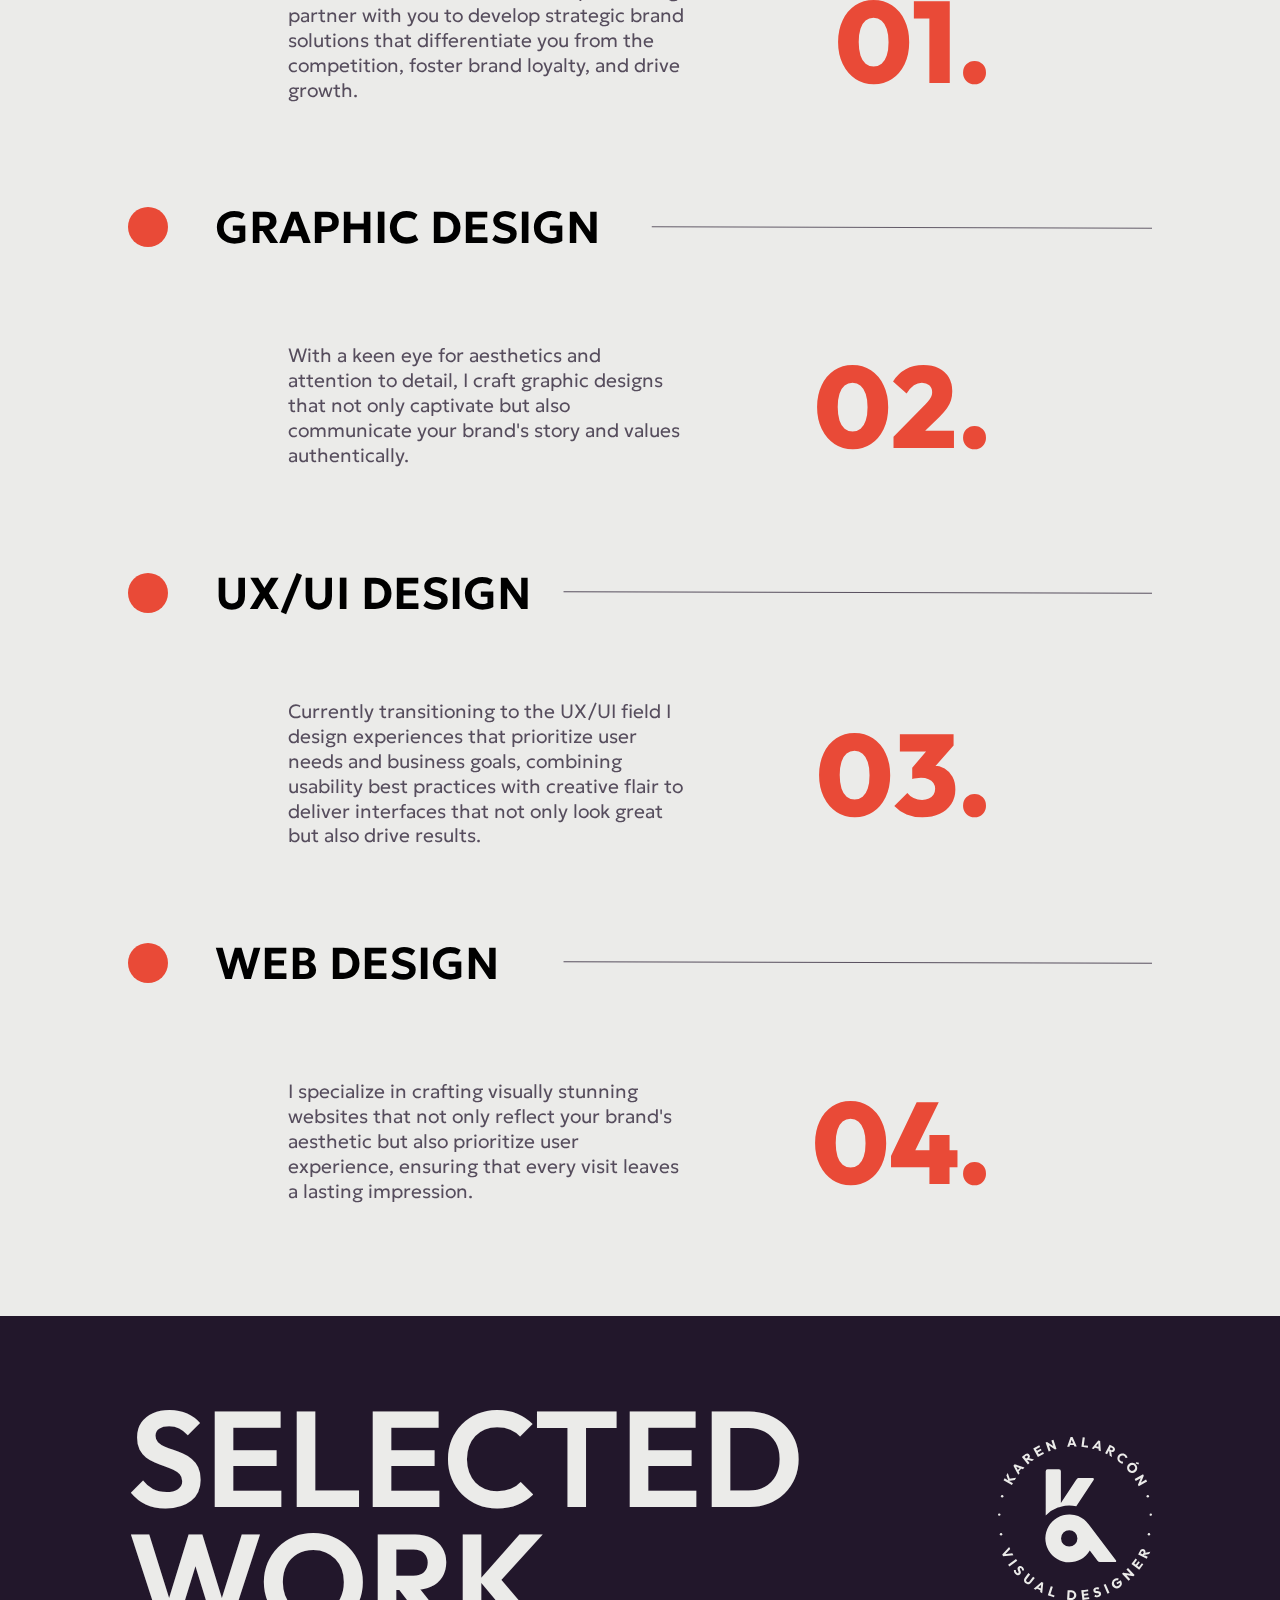
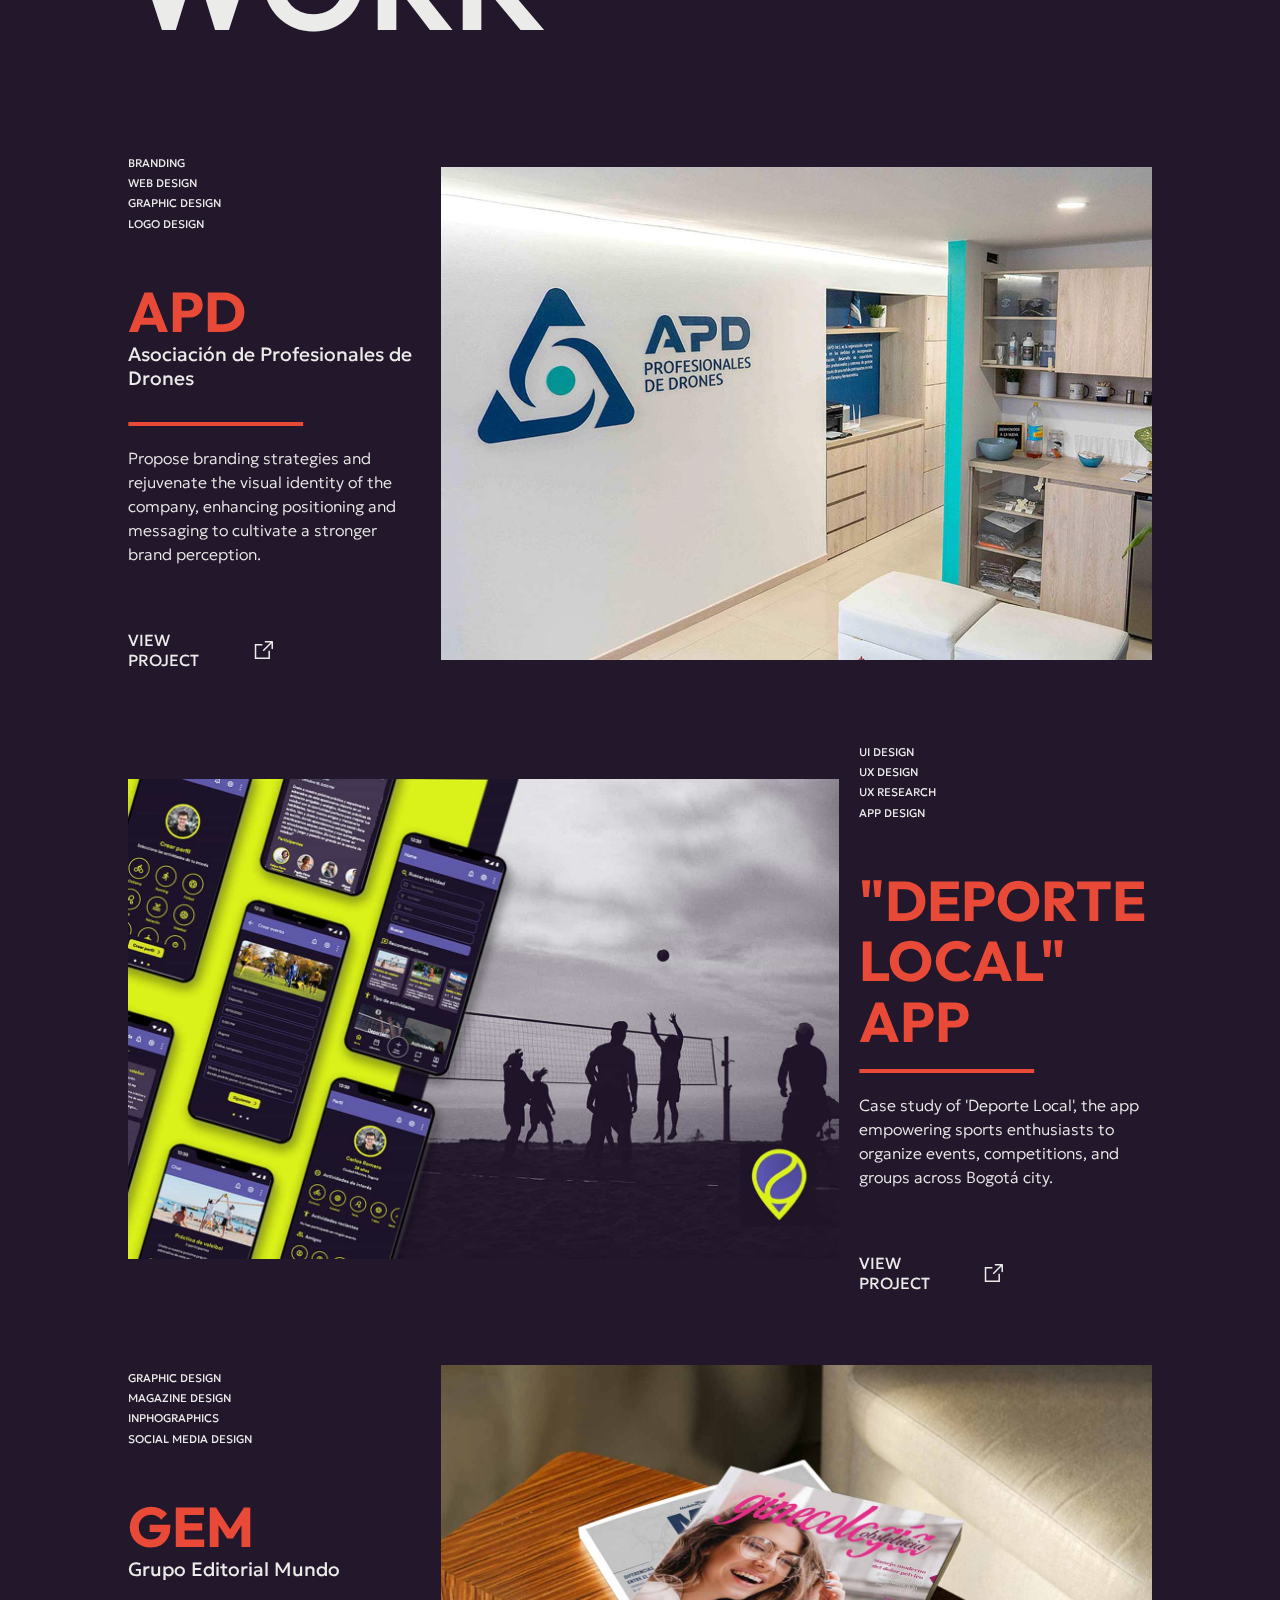
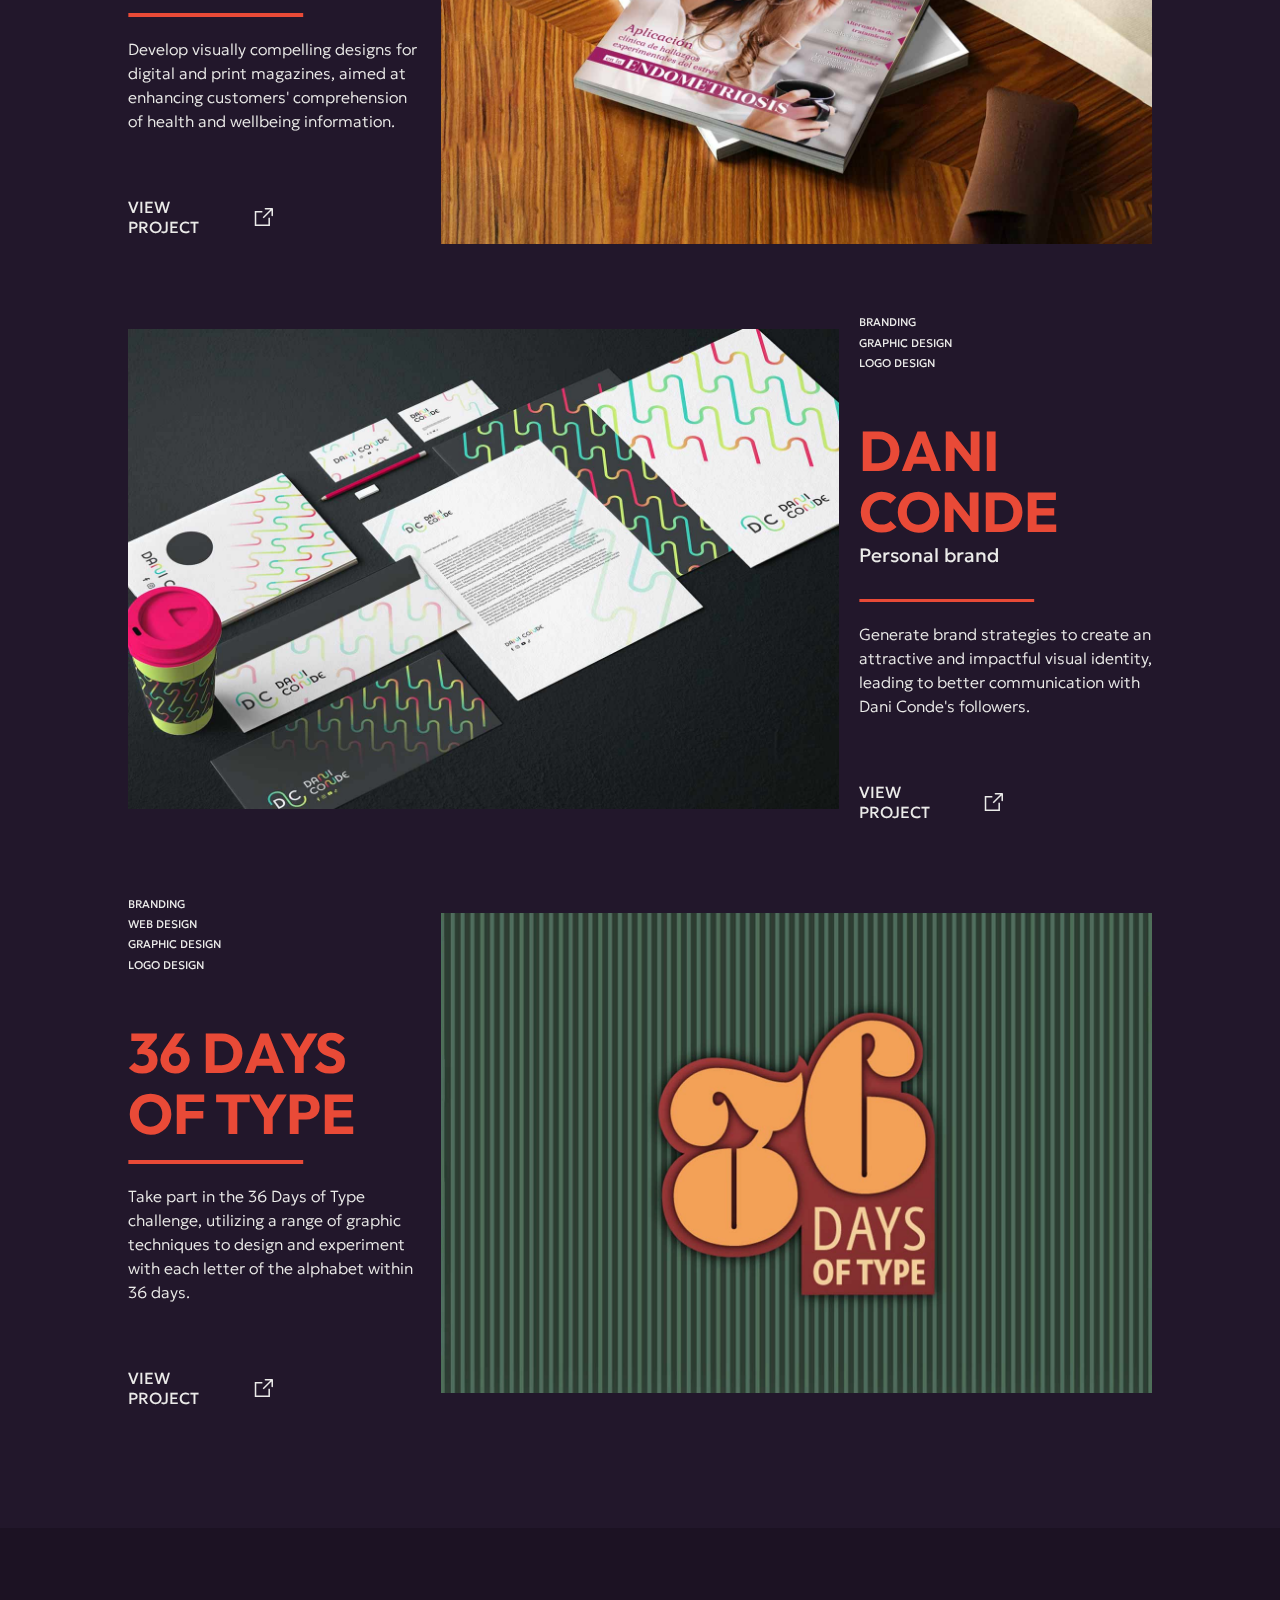
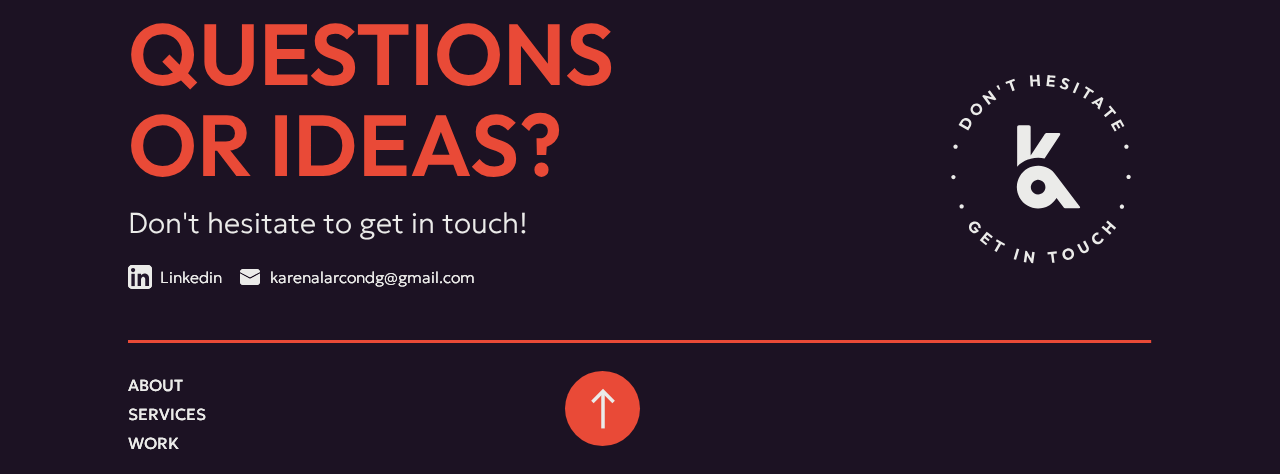
==== commit 0b044a25: "Links and general revision" ====
--- a/index.html
+++ b/index.html
@@ -240,7 +240,7 @@
                     <h5 class="sub-title-project">Asociación de Profesionales de Drones</h5>
                     <img class="line-project" src="assets/iconos/short-line.svg" alt="line">
                     <p class="text-project">Propose branding strategies and rejuvenate the visual identity of the company, enhancing positioning and messaging to cultivate a stronger brand perception.</p>
-                    <a class="a-project" href="apd.html">
+                    <a class="a-project" href="https://karengd.github.io/KarenGD/apd.html">
                         <div class="bt-project">
                             <p>View project</p> 
                             <svg xmlns="http://www.w3.org/2000/svg" xmlns:xlink="http://www.w3.org/1999/xlink" x="0px" y="0px"
@@ -263,7 +263,7 @@
             
             <div class="card-project">
                 <div class="project-img-reverse">
-                    <img class="left-img hide-cursor-img zoom-in" src="assets/imgs/deportelocalapp.jpg" alt="cover APD project" data-hover="VIEW PROJECT">
+                    <a href="https://karengd.github.io/KarenGD/deporte%20local%20app.html"><img class="left-img hide-cursor-img zoom-in" src="assets/imgs/Dl-app-portada.jpg" alt="cover APD project" data-hover="VIEW PROJECT"></a>
                 </div>
                 <div class="project-info-reverse">
                     <div class="knowledge">
@@ -276,7 +276,7 @@
                     <h3 class="title-project">"DEPORTE LOCAL" APP</h3>
                     <img class="line-project" src="assets/iconos/short-line.svg" alt="line">
                     <p class="text-project">Case study of 'Deporte Local', the app empowering sports enthusiasts to organize events, competitions, and groups across Bogotá city.</p>
-                    <a class="a-project" href="#">
+                    <a class="a-project" href="https://karengd.github.io/KarenGD/deporte%20local%20app.html">
                         <div class="bt-project">
                             <p>View project</p> 
                             <svg xmlns="http://www.w3.org/2000/svg" xmlns:xlink="http://www.w3.org/1999/xlink" x="0px" y="0px"
@@ -305,7 +305,7 @@
                     <h5 class="sub-title-project">Grupo Editorial Mundo</h5>
                     <img class="line-project" src="assets/iconos/short-line.svg" alt="line">
                     <p class="text-project">Develop visually compelling designs for digital and print magazines, aimed at enhancing customers' comprehension of health and wellbeing information.</p>
-                    <a class="a-project" href="#">
+                    <a class="a-project" href="https://karengd.github.io/KarenGD/gem.html">
                         <div class="bt-project">
                             <p>View project</p> 
                             <svg xmlns="http://www.w3.org/2000/svg" xmlns:xlink="http://www.w3.org/1999/xlink" x="0px" y="0px"
@@ -318,14 +318,14 @@
                     </a>
                 </div>
                 <div class="project-img">
-                    <img class="right-img hide-cursor-img zoom-in" src="assets/imgs/Gem.jpg" alt="cover APD project" data-hover="VIEW PROJECT">
+                    <a href="https://karengd.github.io/KarenGD/gem.html"><img class="right-img hide-cursor-img zoom-in" src="assets/imgs/Gem.jpg" alt="cover APD project" data-hover="VIEW PROJECT"></a>
                 </div>
             </div>
             
             <div class="card-project">
                 
                 <div class="project-img-reverse">
-                    <img class="left-img hide-cursor-img zoom-in" src="assets/imgs/DaniConde.jpg" alt="cover APD project" data-hover="VIEW PROJECT">
+                    <a href="https://karengd.github.io/KarenGD/daniConde.html"><img class="left-img hide-cursor-img zoom-in" src="assets/imgs/DaniConde.jpg" alt="cover APD project" data-hover="VIEW PROJECT"></a>
                 </div>
 
                 <div class="project-info-reverse">
@@ -339,7 +339,7 @@
                     <h5 class="sub-title-project">Personal brand</h5>
                     <img class="line-project" src="assets/iconos/short-line.svg" alt="line">
                     <p class="text-project">Generate brand strategies to create an attractive and impactful visual identity, leading to better communication with Dani Conde's followers.</p>
-                    <a class="a-project" href="#">
+                    <a class="a-project" href="https://karengd.github.io/KarenGD/daniConde.html">
                         <div class="bt-project">
                             <p>View project</p> 
                             <svg xmlns="http://www.w3.org/2000/svg" xmlns:xlink="http://www.w3.org/1999/xlink" x="0px" y="0px"
@@ -398,7 +398,7 @@
                         <p class="sub">Don't hesitate to get in touch!</p>
                             <div class="contact-socialmedia">
                                 <div class="contact">
-                                        <a href="www.linkedin.com/in/karen-alarcon-gd">                        
+                                        <a href="https://www.linkedin.com/in/karen-alarcon-gd/" target="_blank">                        
                                             <img class="socialmediaicon link1" src="assets/iconos/14-linkedin.svg" alt="Linkedin-icon">
                                             <img class="socialmediaicon link2" src="assets/iconos/14-linkedin.svg" alt="Linkedin-icon">
                                             <p class="link1">Linkedin</p>
--- a/style.css
+++ b/style.css
@@ -1,1238 +1,1243 @@
-*{
-    padding: 0;
-    margin: 0;
-    box-sizing: border-box;
-    font-size: 100%;
-    list-style: none;
-    
-
-    /* border-style: solid;
-    border-color: #e94a37;
-    border-width: 1px; */
-}
-
-a{
-    text-decoration: none;
-}
-
-:root{
-    --Naranja: #e94a37;
-    --Azuloscuro: #22172B;
-    --Crema: #EBEBE9;
-    --Azulclaro: #564D5D;
-    --titlesize: clamp(6rem, 10vw + 1rem, 10rem);
-}
-
-body{
-    background-color: var(--Azuloscuro);
-    counter-reset: number;
- }
-
-.first-heading{
-    font-family: Outfit, sans-serif;
-    font-size: 11rem;
-    font-weight: 500;
-    line-height: 100%;
-    text-transform: uppercase;
-}
-
-.heding-subheading{
-    font-family: Geologica, sans-serif;
-    font-size: 1.4rem;
-    font-weight: 200;
-    line-height: 150%;
-}
-
-.htwo{
-    font-family: Outfit,sans-serif;
-    font-weight: 600;
-    font-size: 8.5rem;
-    line-height: 90%;
-    text-transform: uppercase;
-}
-
-.hthree{
-    font-family: Outfit,sans-serif;
-    font-weight: 600;
-    font-size: 5.4rem;
-    line-height: 105%;
-    text-transform: uppercase;
-}
-
-.quote{
-    font-family: Geologica, sans-serif;
-    font-weight: 400;
-    font-size: 1.75;
-    line-height: 105%;
-}
-
-.hfour{
-    font-family: Geologica, sans-serif;
-    font-weight: 600;
-    font-size: 2.8rem;
-}
-
-.textp{
-    font-family: Geologica, sans-serif;
-    font-weight: 300;
-    font-size: 1.2rem;
-    line-height: 130%;
-}
-
-.hfive{
-    font-family: Geologica, sans-serif;
-    font-weight: 500;
-    font-size: 1.2rem;
-}
-
-.skills{
-    font-size: 0.7rem;
-    text-transform: uppercase;
-    line-height: 180%;
-}
-
-.container{
-    width: 80%;
-    max-width: 1200px;
-    margin: auto;
-    /* justify-content: center; */
-}
-
-header{
-    /* backdrop-filter: blur(10px); */
-    position: sticky;
-    top: 0;
-    z-index: 999;
-    background-color: var(--Azuloscuro);
-}
-.barnav{
-    margin: auto;
-    padding: 1rem 0;
-    display: flex;
-    align-items: center;
-    justify-content: space-between;    
-    font-family: Outfit,sans-serif;
-    
-    /* height: 15%; */
-}
-
-.barnav_responsive{
-    background-color: var(--Naranja);
-    height: 100vh;
-    font-family: Outfit,sans-serif;
-    display: none;
-    flex-direction: column;
-    justify-content: space-between;
-    padding: 2rem 0;
-
-
-}
-.barnav_responsive a{
-    position: relative;
-}
-.barnav_responsive ul{
-    display: flex;
-    flex-direction: column;
-    text-align: left;
-    list-style: none;
-}
-
-.barnav_responsive li{
-    
-    font-size: 3.8rem;
-    padding: 1rem 0;
-}
-
-.barnav_responsive a::after{
-    content: '';
-    display: block;
-    height: 5px;
-    background: var(--Azuloscuro);
-    margin-left: 1rem;
-    width: 75%;
-    position: absolute;
-    bottom: 1em;
-    left: 0;
- 
-
-    transform: scale(0, 1);
-    transform-origin: left;
-    transition: transform ease-in-out 250ms;
-
-}
-
-.barnav_responsive a:hover{
-    font-weight: 600;
-}
-
-.barnav_responsive a:hover::after{
-    transform: scale(1,1);
-}
-
-.nav__flex{
-    display: flex;
-    justify-content: space-between;
-    padding: 0 1rem;
-}
-
-/* nav{
-    justify-content: baseline;
-    align-items: center;   
-} */
-
-.nav__center{
-    display: flex;
-    align-items: center;
-    list-style: none;
-    
-}
-
-nav li{
-    margin-left: 3vw;
-    font-size: 1rem;
-    text-transform: uppercase;
-    color: var(--Crema);
-    
-    }
-.nav__center a{
-    position: relative;
-    overflow: hidden;
-}
-
-.link2{
-    position: absolute;
-    top: 0;
-    left: 0;
-}
-
-.link3{
-    position: absolute;
-    top: .1rem;
-    left: 2rem;
-}
-
-.nav__center a:hover .link1{
-    animation-name: upper-fix;
-    animation-duration: .5s;
-    animation-iteration-count: 1;
-    animation-timing-function:linear ;
-}
-
-.nav__center a:hover .link2{
-    animation-name: upper-hid;
-    animation-duration: .5s;
-    animation-iteration-count: 1;
-    animation-timing-function:linear ;
-}
-
-
-.nav__center svg{
-    display: none;
-}
-
-.mainlogo img{
-    height: 60px;
-}
-
-
-h1{
-    /* font-family: Outfit,sans-serif;
-    font-weight: 600;
-    font-size: var(--titlesize); */
-    /* line-height: 100%; */
-    color: var(--Crema);
-    padding-top: 10rem;
-    padding-bottom: 1.5rem;
-    text-align: center;
-    
-}
-
-h2{
-    /* font-family: Outfit,sans-serif;
-    font-weight: 600;
-    font-size: clamp(3rem, 1vw + 3rem, 9rem);
-    line-height: 105%; */
-    color: var(--Azuloscuro);
-
-    
-}
-
-/* h4{
-    font-family: Outfit,sans-serif;
-    font-weight: 600;
-    font-size: clamp(1rem, 1vw + 1rem, 3rem);
-    text-transform: uppercase;
-} */
-
-p{
-    font-family: Geologica,sans-serif;
-}
-
-
-/*
-.hero{
-max-width: 1500px;
-position: relative;
-    bottom: 5vw;
-    left: 11vw;
-    max-width: 100%;
-
-}
-*/
-
-.bg-img{
-    background-image: url(assets/imgs/hero-bg.jpg);
-    background-size: cover;
-    /* height: 100%; */
-
-}
-
-.herosection{
-    position: relative;
-    padding-bottom: 6rem;
-}
-
-.herosection p{
-    /* font-family: Geologica,sans-serif;
-    font-size: clamp(1.5rem, 1vw + 1.2rem, 1.8rem); */
-    color: var(--Crema);
-    /* font-weight: 200; */
-    text-align: center;
-    
-    
-    
-}
-
-.subheading{
-    max-width: 90%;
-    margin: auto;
-
-}
-
-.services {
-    background-color: var(--Crema);
-       
-}
-
-.servicescolumns{
-    position: relative;
-    display: grid;
-    grid-template-columns: 1fr 1fr;
-    gap: 50px;
-    max-width: 1500px;
-    align-items: center;
-    padding: 10rem 0;
-}
-
-/* .firstcolumn{
-    
-    color:white;
-} */
-.servicescolumns .brushstyle{
-    position: absolute;
-    top:6rem;
-    color: var(--Naranja);
-    font-family: Kaushan Script;
-    font-size: 4.5rem;
-    font-weight: 500;
-   
-    
-}
-.servicescolumns p{
-    font-size: clamp(1.5rem, 1vw + 1.2rem, 2rem);
-    font-weight: 600;
-    color: var(--Azulclaro);
-}
-
-.secondcolumn{
-    padding-right: 5vw;
-   
-}
-
-.pad-left{
-    padding-left: 4rem;
-}
-
-.descriptiontitle{
-    display: grid;
-    grid-template-columns: repeat(12, 1fr);
-    gap: 20px;
-    width: 100%;
-    align-items: center;
-    padding: 3rem 0;
-}
-
-.descriptiontitle2{
-    display: grid;
-    grid-template-columns: repeat(12, 1fr);
-    gap: 20px;
-    width: 100%;
-    align-items: center;
-    padding: 3rem 0;
-}
-
-.descriptiontitle2 h4{
-    grid-column-start: 2;
-    grid-column-end: span 4;
-    
-}
-
-.descriptiontitle2 .hline{
-    width: 100%;
-    grid-column-start: 6;
-    grid-column-end: 13;
-}
-
-.descriptiontitle h4{
-    grid-column-start: 2;
-    grid-column-end: span 5;
-}
-
-.hline{
-    width: 100%;
-    grid-column-start: 7;
-    grid-column-end: 13;
-}
-
-.description{
-    display: grid;
-    grid-template-columns: 8fr 4fr;
-    margin-top: 30px;
-    margin-bottom: 3vw;
-    margin-left: 10rem;
-    margin-right: 10rem;
-    /*padding-right: 30vw;*/
-    /* font-size: clamp(.8rem, 1vw + 1.2rem, 1.3rem);
-    font-weight: 300; */
-    color: var(--Azulclaro);
-    gap: 5vw;
-    align-items: center;
-
-    
-    
-}
-
-   
-.description h3{
-    font-size: 9vw;
-    font-family: Outfit, sans-serif;
-    font-weight: 800;
-    padding-left: 5vw;
-    color: #e94a37;
-}
-
-
-.fields{
-    margin: auto;
-    max-width: 50vw;
-    margin-bottom: 4vw;
-    text-align: center;
-}
-
-.work{
-    display: flex;
-    align-items: center;
-    justify-content: space-between ;
-    padding-top: 5rem;
-    padding-bottom: 5rem;
-}
-
-.circle-icon{
-    width: 15%;
-}
-
-.work h2{
-    color: var(--Crema);
-}
-
-
-
-.card-project{
-    display: grid;
-    grid-template-columns: repeat(10, 1fr);
-    gap: 20px;
-    align-items: center;
-    color: var(--Crema);
-    padding:2rem 0 2rem 0;
-    
-}
-/* .card-project img{
-   width: 60%;
-   object-fit: cover;
-   margin-right: 5%;
-}  */
-
-.projects{
-    padding-bottom: 5rem;
-}
-
-.project-img{
-    grid-column: 4/11;
-    overflow: hidden;
-}
-
-.project-img-reverse{
-    grid-column: 1/8;
-    overflow: hidden;
-}
-
-.right-img{
-    width: 100%;
-    object-fit: cover;
-    
-}
-
-.left-img{
-    width: 100%;
-    object-fit: cover;
-}
-
-.right__padinfo{
-    padding-right: 5%;
-}
-
-.left__padinfo{
-    padding-left: 5%;
-}
-
-.project-info{
-    grid-column: 1/4;
-    /* padding-bottom: 5rem; */
-    /* flex-grow: 2; */
-}
-
-.project-info-reverse{
-    grid-column: 8/11;
-    /* padding-bottom: 5rem; */
-    /* flex-grow: 2; */
-}
-
-.reverse{
-    flex-direction: row-reverse;
-}
-
-.hide-cursor-img{
-    cursor: none;
-}
-
-
-.title-project{
-    color: var(--Naranja);
-        font-family: Outfit, sans-serif;
-        font-size: 3.5rem;
-        line-height: 3.8rem;
-}
-
-.sub-title-project{
-    font-family: Geologica, sans-serif;
-    font-size: clamp(.8rem, 1vw + 1rem, 1.2rem);
-    font-weight: 400;
-    padding-bottom: 1rem;
-
-}
-
-.text-project{
-    font-family: Geologica,sans-serif;
-    font-weight: 200;
-    line-height: 150%;
-    font-size: 1rem;
-}
-
-.line-project{
-    width: 60%;
-   object-fit: cover;
-   margin-right: 5%;
-}
-
-.line-project{
-    padding-top: 1rem;
-    padding-bottom: 1rem;
-    object-fit:fill;
-}
-
-
-
-.text-project{
-    font-size: clamp(.7rem, 1vw + .9rem, 1rem);
-    padding-bottom: 3.5rem;
-}
-
-
-.bt-project{
-    width: 55%;
-    /* background-color: #564D5D; */
-    padding: 8px 16px 8px 0;
-    display: flex;
-    gap: 10px;
-    color: var(--Crema);
-    fill: var(--Crema);
-    font-family: Outfit, sans-serif;
-    text-transform: uppercase;
-    text-decoration: none;
-}
-
-.bt-project:hover, .bt-project:hover svg{
-    color: var(--Naranja);
-    fill: var(--Naranja);
-    font-weight: 600;
-    
-}
-
-.a-project svg{
-    fill: var(--Crema);
-}
-
-
-
-.a-project img{
-    cursor: none; 
-}
-
-
-
-.knowledge{
-    /* padding-top: 1rem; */
-    padding-bottom: 3rem;
-}
-
-
-footer{
-    background-color: #1C1223;
-    padding-top: 5rem;
-}
-
-footer h3{
-    font-family: Outfit;
-    font-size: clamp(2rem, 1vw + 5rem, 6rem);
-    text-transform: uppercase;
-    color: var(--Naranja);
-    line-height: 95%;
-}
-
-.sub{
-    font-size: 1.8rem;
-    font-family: Geologica, sans-serif;
-    color:var(--Crema);
-    font-weight:200 ;
-    padding-top: 1rem;
-    padding-bottom: 1rem;
-}
-
-.toptittle{
-    display: flex;
-    justify-content:space-between ;
-    align-items: center;
-}
-
-.contact-socialmedia{
-    display: flex;
-    align-items: center;
-    padding-top: .5rem ;
-    padding-bottom: 2.5rem;
-}
-.contact a{
-    display: flex;
-    align-items: center;
-    /* text-transform: uppercase; */
-    /* gap: 1rem; */
-    color: var(--Crema);
-    text-decoration: none;
-    padding-right: 1rem;
-    font-weight: 200;
-    gap:.5rem;
-    position: relative;
-    overflow: hidden;
-}
-
-
-.socialmediaicon{
-    width: 1.5rem;
-}
-
-.navigation{
-    padding-top: 1.5rem;
-    padding-bottom: 1rem;
-    width: 50%;
-    display: flex;
-    justify-content: space-between;
-}
-
-.navigation li{
-    text-decoration: none;
-    color: var(--Crema);
-}
-
-.navigation ul{
-    color: var(--Crema);
-    text-decoration: none;
-    font-family: Geologica, sans-serif;
-    text-transform: uppercase;
-    line-height: 180%;
-    list-style-type: none;
-    overflow: hidden;
-}
-
-.navigation a{
-    position: relative;
-}
-
-.hidden{
-    overflow: hidden;
-}
-
-.contact a:hover .link2{
-    animation-name: upper-hid;
-    animation-duration: .5s;
-    animation-iteration-count: 1;
-    animation-timing-function:linear ;
-}
-
-.navigation a:hover .link2{
-    animation-name: upper-hid;
-    animation-duration: .5s;
-    animation-iteration-count: 1;
-    animation-timing-function:linear ;
-}
-
-.navigation a:hover .link1{
-    animation-name: upper-fix;
-    animation-duration: .5s;
-    animation-iteration-count: 1;
-    animation-timing-function:linear ;
-}
-
-.contact a:hover .link3{
-    animation-name: upper-hid;
-    animation-duration: .5s;
-    animation-iteration-count: 1;
-    animation-timing-function:linear ;
-}
-
-.contact a:hover .link1{
-    animation-name: upper-fix;
-    animation-duration: .5s;
-    animation-iteration-count: 1;
-    animation-timing-function:linear ;
-}
-/* animation */
-
-.logo{
-    width: 55%;
-    position: absolute;
-    margin-top: 1rem;
-    mix-blend-mode:difference;
-    /* opacity: .8; */
-}
-
-
-#circle ,#Circlefter {
-    min-width: 250px;
-
-
-    animation-name: rotate;
-    animation-duration: 10s;
-    animation-iteration-count: infinite;
-    animation-timing-function: linear;
-    
-}
-
-/*Cursor*/
-
-.cursors div{
-    position: absolute;
-    top: 0;
-    left: 0;
-    width: 12px;
-    height: 12px;
-    border-radius: 50%;
-    background-color: var(--Naranja);
-    z-index: 9999;
-    pointer-events: none;
-    transform: translate(-50%, -50%);
-    
-
-}
-
-.cursors div span{
-    position: absolute;
-    top: 8px;
-    left: 28px;
-    width: 300px;
-
-    font-size: 1rem;
-    font-weight: 800;
-    font-family: Geologica, sans-serif;
-    color: var(--Crema);
-    opacity: 0;
-    text-shadow: black 1px 0 5px;
-      
-    
-}
-
-div.cursors div span.visible{
-    opacity: 1;
-} 
-
-.arrow{
-    background-color: var(--Naranja);
-    width: 75px;
-    height: 75px;
-    border-radius: 50%;
-    display: flex;
-    align-items: center;
-    justify-content: center;
-}
-
-.arrow svg path{
-    stroke: var(--Crema);
-
-    animation-name: arrowup;
-    animation-duration: 2s;
-    animation-timing-function: ease-in-out;
-    animation-iteration-count: infinite;
-
-}
-
-.arrow:hover {
-    transform: scale(105%);
-    background-color: var(--Crema);
-    stroke: 3px var(--Naranja) solid;
-}
-
-.arrow:hover path{
-    stroke: var(--Naranja);
-}
-
-#logo path, #Circlefter path{
-    fill: var(--Crema);
-}
-
-.zoom-in:hover{
-    animation-name: zoom;
-    animation-duration: 8s;
-    animation-timing-function: ease-out;
-    animation-iteration-count: 1;
-}
-
-@keyframes upper-hid{
-    0%{
-        transform: translateY(3rem);
-    }
-
-    100%{
-        transform: translateY(0);
-    }
-}
-
-@keyframes upper-fix {
-    0%{
-        transform: translateY(0);
-    }
-
-    100%{
-        transform: translateY(-3rem)
-    }
-    
-}
-
-@keyframes rotate{
-    0%{
-        /*transform: translateX(50px);*/
-        transform: rotate(0);
-        transform-origin: center center;
-    }
-    100%{
-        /*transform: translateX(0);*/
-        transform: rotate(-1turn);
-        transform-origin: center center;
-    }
-}
-
-@keyframes btarrow {
-    0%{
-        transform: scale(100%);
-    }
-    100%{
-        transform: scale(110%);
-    }
-}
-
-@keyframes arrowup {
-    0%{
-        transform: translateY(100px);
-    }
-    25%{
-        transform: translateY(0px);
-    }
-    75%{
-        transform: translateY(0px);
-    }
-    100%{
-        transform: translateY(-100px);
-
-    }
-}
-
-@keyframes zoom {
-    0%{
-        transform: scale(100%);
-    }
-    100%{
-        transform: scale(110%);
-    }
-    
-}
-
-@media (min-width : 600px) and (max-width : 1200px) {
-    .first-heading{
-        font-size: 8rem;
-    }
-    .servicescolumns{
-        gap: 20px;
-        padding: 7rem 0;
-    }
-
-    .servicescolumns .pad-left{
-        padding-left: 2rem;
-    }
-    .servicescolumns p{
-        font-size: 1.4rem;
-    }
-
-    .servicescolumns .brushstyle{
-        font-size: 4rem;
-        top: 4rem;
-    }
-
-    .description{
-        margin-left: 3rem ;
-        margin-right: 3rem ;
-    }
-
-    .descriptiontitle{
-        padding: 0;
-    }
-
-    .description .textp{
-        padding-bottom: 2rem;
-        font-size: 1rem;
-    }
-
-
-    .hfour{
-        font-size: 1.9rem;
-    }
-
-    .descriptiontitle2{
-        padding: 0;
-    }
-
-    .work .htwo{
-        font-size: 6.5rem;
-    }
-
-    .work .circle-icon{
-        margin-right: 2rem;
-    }
-
-    .right-img{
-        height: 500px;
-    }
-    .project-info{
-        grid-column: 1/5;
-    }
-    .project-img{
-        grid-column: 5/11;
-    }
-    .project-info-reverse{
-        grid-column: 7/11;
-    }
-    .project-img-reverse{
-        grid-column: 1/6;
-    }
-
-    .left-img{
-        height: 500px;
-    }
-    .title-project{
-        font-size: 2.8rem;
-    }
-
-    .bt-project{
-        width: 80%;
-    }
-
-    
-}
-
-@media (max-width:600px){
-    header{
-        padding: 1rem 0;
-    }
-    .barnav{
-        width: 100%;
-        padding: 2rem;
-    }
-
-    .nav__center svg{
-        display: flex;
-    }
-    .container{
-        width: 100%;
-    }
-
-    .hideonmobile{
-        display: none;
-    }
-    .mainlogo img{
-        height: 45px;
-    }
-    .small__logo{
-        height: 45px;
-    }   
-
-    .first-heading{
-        font-size: 5.4rem;
-    }
-    
-    .htwo{
-        font-size: 4rem;
-    }
-    
-    .hthree{
-        font-size: 3.5rem;
-    }
-    
-    .quote{
-        font-size: 1.25rem;
-        line-height: 150%;
-       
-    }
-    
-    .hfour{
-        font-size: 1.75rem;
-    }
-    
-    
-    .hfive{
-        font-size: 1.2rem;
-    }
-    
-    .skills{
-        font-size: 0.8rem;
-    }
-
-    .sub{
-        font-size: 1.125rem;
-    }
-
-    .container{
-        padding: 0 1rem;
-        margin: auto;
-
-    }
-    .bg-img{
-        background-image: url(assets/imgs/hero-bg-phone.jpg);
-    }
-
-    .heading h1{
-        text-align: left;
-        display: flex;
-        flex-wrap: wrap;
-        padding-bottom: 3rem;
-    }
-
-    .herosection{
-        padding-left: .5rem;
-        padding-bottom: 4em;
-    }
-  
-    .herosection p{
-        text-align: left;
-    }
-    .servicescolumns{
-        display: block;
-        padding: 5rem 0 2rem 0;
-    }
-
-    .servicescolumns h2{
-        font-size: 5.6rem;
-        padding-bottom: 3rem;
-    }
-
-    .pad-left{
-        padding-left: 0;
-    }
-
-    .subheading{
-        margin: 0;
-    }
-
-    
-    .servicescolumns .brushstyle{
-        top: 2.4rem;
-        font-size: 2.8rem;
-    }
-
-    .secondcolumn{
-        padding-right: 0;
-    }
-
-    .descriptiontitle img{
-        display: none;
-    }
-
-    .descriptiontitle2 img{
-        display: none;
-    }
-
-    .descriptiontitle{
-        grid-template-columns: 1fr;
-        position: relative;
-    }
-
-    .descriptiontitle2{
-        grid-template-columns: 1fr;
-
-    }
-
-    .descriptiontitle h4{
-        padding-left: 2.5rem;
-        grid-column-start: 1;
-    }
-
-    .descriptiontitle::before{
-        position: absolute;
-        color: var(--Naranja);
-        font-size: 7rem;
-        font-family: Outfit, sans-serif;
-        font-weight: 800;
-        /* opacity: .7; */
-        line-height: 30%;
-        margin-right: 3rem;
-        counter-increment: number;
-        content: '' counter(number) '.';
-    }
-
-    .description{
-        grid-template-columns: 1fr;
-        margin: 0;
-        position: relative;
-    }
-
-    .descriptiontitle2::before{
-        position: absolute;
-        color: var(--Naranja);
-        font-size: 7rem;
-        font-family: Outfit, sans-serif;
-        font-weight: 800;
-        /* opacity: .7; */
-        line-height: 30%;
-        margin-right: 3rem;
-        counter-increment: number;
-        content: '' counter(number) '.';
-    }
-    .description h3{
-    display: none;
-    }
-
-    .fields{
-        max-width: 100%;
-    }
-
-    .work{
-        flex-direction:column-reverse;
-        align-items: flex-start;
-        padding-bottom: 4rem;
-        padding-top: 4rem;
-    }
-
-    .title-project{
-        padding-bottom: 1rem;
-    }
-
-    .card-project{
-       grid-template-columns: 1fr;
-       gap: 30px;
-       padding: 1rem 0 1rem 0;
-    }
-
-    .circle-icon{
-        display: none;
-    }
-
-    .project-info{
-        grid-column: 1;
-        order: 2;
-    }
-    .project-img{
-        grid-column: 1;
-        order: 1;
-    }
-
-    .project-info-reverse{
-        grid-column: 1;
-    }
-    .project-img-reverse{
-        grid-column: 1;
-    }
-
-    .left__padinfo, .right__padinfo{
-        padding: 0;
-    }
-    .right-img, .left-img{
-        width: 100%;
-        margin:0;
-    }
-
-    .skills{
-        display: none;
-    }
-
-    .toptittle{
-        flex-direction: column-reverse;
-        align-items: flex-start;
-    }
-
-    .contact-socialmedia{
-        flex-direction: column;
-        align-items: flex-start;
-        gap:1rem;
-    }
-
-    .navigation{
-        width: 100%;
-    }
-
-    .contact a{
-        gap:1rem;
-    }
-
-    .link3{
-        left: 2.5rem;
-        top: .1rem;
-    }
-    .knowledge{
-        display: none;
-    }
-
-    .projects{
-        padding-bottom: 1.5rem;
-    }
-
-    p.text-project{
-        padding-top: 1rem;
-        padding-bottom: 2rem;
-    }
-
-    footer{
-        padding-top: 2rem;
-        padding-bottom: 3rem;
-    }
-
-    footer svg{
-        margin-left: 0px;
-    }
-
-
+*{
+    padding: 0;
+    margin: 0;
+    box-sizing: border-box;
+    font-size: 100%;
+    list-style: none;
+    
+
+    /* border-style: solid;
+    border-color: #e94a37;
+    border-width: 1px; */
+}
+
+a{
+    text-decoration: none;
+}
+
+:root{
+    --Naranja: #e94a37;
+    --Azuloscuro: #22172B;
+    --Crema: #EBEBE9;
+    --Azulclaro: #564D5D;
+    --titlesize: clamp(6rem, 10vw + 1rem, 10rem);
+}
+
+body{
+    background-color: var(--Azuloscuro);
+    counter-reset: number;
+ }
+
+.first-heading{
+    font-family: Outfit, sans-serif;
+    font-size: 11rem;
+    font-weight: 500;
+    line-height: 100%;
+    text-transform: uppercase;
+}
+
+.heding-subheading{
+    font-family: Geologica, sans-serif;
+    font-size: 1.4rem;
+    font-weight: 200;
+    line-height: 150%;
+}
+
+.htwo{
+    font-family: Outfit,sans-serif;
+    font-weight: 600;
+    font-size: 8.5rem;
+    line-height: 90%;
+    text-transform: uppercase;
+}
+
+.hthree{
+    font-family: Outfit,sans-serif;
+    font-weight: 600;
+    font-size: 5.4rem;
+    line-height: 105%;
+    text-transform: uppercase;
+}
+
+.quote{
+    font-family: Geologica, sans-serif;
+    font-weight: 400;
+    font-size: 1.75;
+    line-height: 105%;
+}
+
+.hfour{
+    font-family: Geologica, sans-serif;
+    font-weight: 600;
+    font-size: 2.8rem;
+}
+
+.textp{
+    font-family: Geologica, sans-serif;
+    font-weight: 300;
+    font-size: 1.2rem;
+    line-height: 130%;
+}
+
+.hfive{
+    font-family: Geologica, sans-serif;
+    font-weight: 500;
+    font-size: 1.2rem;
+}
+
+.skills{
+    font-size: 0.7rem;
+    text-transform: uppercase;
+    line-height: 180%;
+}
+
+.container{
+    width: 80%;
+    max-width: 1200px;
+    margin: auto;
+    /* justify-content: center; */
+}
+
+header{
+    /* backdrop-filter: blur(10px); */
+    position: sticky;
+    top: 0;
+    z-index: 999;
+    background-color: var(--Azuloscuro);
+}
+.barnav{
+    margin: auto;
+    padding: 1rem 0;
+    display: flex;
+    align-items: center;
+    justify-content: space-between;    
+    font-family: Outfit,sans-serif;
+    
+    /* height: 15%; */
+}
+
+.barnav_responsive{
+    background-color: var(--Naranja);
+    height: 100vh;
+    font-family: Outfit,sans-serif;
+    display: none;
+    flex-direction: column;
+    justify-content: space-between;
+    padding: 2rem 0;
+
+
+}
+.barnav_responsive a{
+    position: relative;
+}
+.barnav_responsive ul{
+    display: flex;
+    flex-direction: column;
+    text-align: left;
+    list-style: none;
+}
+
+.barnav_responsive li{
+    
+    font-size: 3.8rem;
+    padding: 1rem 0;
+}
+
+.barnav_responsive a::after{
+    content: '';
+    display: block;
+    height: 5px;
+    background: var(--Azuloscuro);
+    margin-left: 1rem;
+    width: 75%;
+    position: absolute;
+    bottom: 1em;
+    left: 0;
+ 
+
+    transform: scale(0, 1);
+    transform-origin: left;
+    transition: transform ease-in-out 250ms;
+
+}
+
+.barnav_responsive a:hover{
+    font-weight: 600;
+}
+
+.barnav_responsive a:hover::after{
+    transform: scale(1,1);
+}
+
+.nav__flex{
+    display: flex;
+    justify-content: space-between;
+    padding: 0 1rem;
+}
+
+/* nav{
+    justify-content: baseline;
+    align-items: center;   
+} */
+
+.nav__center{
+    display: flex;
+    align-items: center;
+    list-style: none;
+    
+}
+
+nav li{
+    margin-left: 3vw;
+    font-size: 1rem;
+    text-transform: uppercase;
+    color: var(--Crema);
+    
+    }
+.nav__center a{
+    position: relative;
+    overflow: hidden;
+}
+
+.link2{
+    position: absolute;
+    top: 0;
+    left: 0;
+}
+
+.link3{
+    position: absolute;
+    top: .1rem;
+    left: 2rem;
+}
+
+.nav__center a:hover .link1{
+    animation-name: upper-fix;
+    animation-duration: .5s;
+    animation-iteration-count: 1;
+    animation-timing-function:linear ;
+}
+
+.nav__center a:hover .link2{
+    animation-name: upper-hid;
+    animation-duration: .5s;
+    animation-iteration-count: 1;
+    animation-timing-function:linear ;
+}
+
+
+.nav__center svg{
+    display: none;
+}
+
+.mainlogo img{
+    height: 60px;
+}
+
+
+h1{
+    /* font-family: Outfit,sans-serif;
+    font-weight: 600;
+    font-size: var(--titlesize); */
+    /* line-height: 100%; */
+    color: var(--Crema);
+    padding-top: 10rem;
+    padding-bottom: 1.5rem;
+    text-align: center;
+    
+}
+
+h2{
+    /* font-family: Outfit,sans-serif;
+    font-weight: 600;
+    font-size: clamp(3rem, 1vw + 3rem, 9rem);
+    line-height: 105%; */
+    color: var(--Azuloscuro);
+
+    
+}
+
+/* h4{
+    font-family: Outfit,sans-serif;
+    font-weight: 600;
+    font-size: clamp(1rem, 1vw + 1rem, 3rem);
+    text-transform: uppercase;
+} */
+
+p{
+    font-family: Geologica,sans-serif;
+}
+
+
+/*
+.hero{
+max-width: 1500px;
+position: relative;
+    bottom: 5vw;
+    left: 11vw;
+    max-width: 100%;
+
+}
+*/
+
+.bg-img{
+    background-image: url(assets/imgs/hero-bg.jpg);
+    background-size: cover;
+    /* height: 100%; */
+
+}
+
+.herosection{
+    position: relative;
+    padding-bottom: 6rem;
+}
+
+.herosection p{
+    /* font-family: Geologica,sans-serif;
+    font-size: clamp(1.5rem, 1vw + 1.2rem, 1.8rem); */
+    color: var(--Crema);
+    /* font-weight: 200; */
+    text-align: center;
+    
+    
+    
+}
+
+.subheading{
+    max-width: 90%;
+    margin: auto;
+
+}
+
+.services {
+    background-color: var(--Crema);
+       
+}
+
+.servicescolumns{
+    position: relative;
+    display: grid;
+    grid-template-columns: 1fr 1fr;
+    gap: 50px;
+    max-width: 1500px;
+    align-items: center;
+    padding: 10rem 0;
+}
+
+/* .firstcolumn{
+    
+    color:white;
+} */
+.servicescolumns .brushstyle{
+    position: absolute;
+    top:6rem;
+    color: var(--Naranja);
+    font-family: Kaushan Script;
+    font-size: 4.5rem;
+    font-weight: 500;
+   
+    
+}
+.servicescolumns p{
+    font-size: clamp(1.5rem, 1vw + 1.2rem, 2rem);
+    font-weight: 600;
+    color: var(--Azulclaro);
+}
+
+.secondcolumn{
+    padding-right: 5vw;
+   
+}
+
+.pad-left{
+    padding-left: 4rem;
+}
+
+.descriptiontitle{
+    display: grid;
+    grid-template-columns: repeat(12, 1fr);
+    gap: 20px;
+    width: 100%;
+    align-items: center;
+    padding: 3rem 0;
+}
+
+.descriptiontitle2{
+    display: grid;
+    grid-template-columns: repeat(12, 1fr);
+    gap: 20px;
+    width: 100%;
+    align-items: center;
+    padding: 3rem 0;
+}
+
+.descriptiontitle2 h4{
+    grid-column-start: 2;
+    grid-column-end: span 4;
+    
+}
+
+.descriptiontitle2 .hline{
+    width: 100%;
+    grid-column-start: 6;
+    grid-column-end: 13;
+}
+
+.descriptiontitle h4{
+    grid-column-start: 2;
+    grid-column-end: span 5;
+}
+
+.hline{
+    width: 100%;
+    grid-column-start: 7;
+    grid-column-end: 13;
+}
+
+.description{
+    display: grid;
+    grid-template-columns: 8fr 4fr;
+    margin-top: 30px;
+    margin-bottom: 3vw;
+    margin-left: 10rem;
+    margin-right: 10rem;
+    /*padding-right: 30vw;*/
+    /* font-size: clamp(.8rem, 1vw + 1.2rem, 1.3rem);
+    font-weight: 300; */
+    color: var(--Azulclaro);
+    gap: 5vw;
+    align-items: center;
+
+    
+    
+}
+
+   
+.description h3{
+    font-size: 9vw;
+    font-family: Outfit, sans-serif;
+    font-weight: 800;
+    padding-left: 5vw;
+    color: #e94a37;
+}
+
+
+.fields{
+    margin: auto;
+    max-width: 50vw;
+    margin-bottom: 4vw;
+    text-align: center;
+}
+
+.work{
+    display: flex;
+    align-items: center;
+    justify-content: space-between ;
+    padding-top: 5rem;
+    padding-bottom: 5rem;
+}
+
+.circle-icon{
+    width: 15%;
+}
+
+.work h2{
+    color: var(--Crema);
+}
+
+
+
+.card-project{
+    display: grid;
+    grid-template-columns: repeat(10, 1fr);
+    gap: 20px;
+    align-items: center;
+    color: var(--Crema);
+    padding:2rem 0 2rem 0;
+    
+}
+/* .card-project img{
+   width: 60%;
+   object-fit: cover;
+   margin-right: 5%;
+}  */
+
+.projects{
+    padding-bottom: 5rem;
+}
+
+.project-img{
+    grid-column: 4/11;
+    overflow: hidden;
+}
+
+.project-img-reverse{
+    grid-column: 1/8;
+    overflow: hidden;
+}
+
+.right-img{
+    width: 100%;
+    object-fit: cover;
+    
+}
+
+.left-img{
+    width: 100%;
+    object-fit: cover;
+}
+
+.right__padinfo{
+    padding-right: 5%;
+}
+
+.left__padinfo{
+    padding-left: 5%;
+}
+
+.project-info{
+    grid-column: 1/4;
+    /* padding-bottom: 5rem; */
+    /* flex-grow: 2; */
+}
+
+.project-info-reverse{
+    grid-column: 8/11;
+    /* padding-bottom: 5rem; */
+    /* flex-grow: 2; */
+}
+
+.reverse{
+    flex-direction: row-reverse;
+}
+
+.hide-cursor-img{
+    cursor: none;
+}
+
+
+.title-project{
+    color: var(--Naranja);
+        font-family: Outfit, sans-serif;
+        font-size: 3.5rem;
+        line-height: 3.8rem;
+}
+
+.sub-title-project{
+    font-family: Geologica, sans-serif;
+    font-size: clamp(.8rem, 1vw + 1rem, 1.2rem);
+    font-weight: 400;
+    padding-bottom: 1rem;
+
+}
+
+.text-project{
+    font-family: Geologica,sans-serif;
+    font-weight: 200;
+    line-height: 150%;
+    font-size: 1rem;
+}
+
+.line-project{
+    width: 60%;
+   object-fit: cover;
+   margin-right: 5%;
+}
+
+.line-project{
+    padding-top: 1rem;
+    padding-bottom: 1rem;
+    object-fit:fill;
+}
+
+
+
+.text-project{
+    font-size: clamp(.7rem, 1vw + .9rem, 1rem);
+    padding-bottom: 3.5rem;
+}
+
+
+.bt-project{
+    width: 55%;
+    /* background-color: #564D5D; */
+    padding: 8px 16px 8px 0;
+    display: flex;
+    gap: 10px;
+    color: var(--Crema);
+    fill: var(--Crema);
+    font-family: Outfit, sans-serif;
+    text-transform: uppercase;
+    text-decoration: none;
+}
+
+.bt-project:hover, .bt-project:hover svg{
+    color: var(--Naranja);
+    fill: var(--Naranja);
+    font-weight: 600;
+    
+}
+
+.a-project svg{
+    fill: var(--Crema);
+}
+
+
+
+.a-project img{
+    cursor: none; 
+}
+
+
+
+.knowledge{
+    /* padding-top: 1rem; */
+    padding-bottom: 3rem;
+}
+
+
+footer{
+    background-color: #1C1223;
+    padding-top: 5rem;
+}
+
+footer h3{
+    font-family: Outfit;
+    font-size: clamp(2rem, 1vw + 5rem, 6rem);
+    text-transform: uppercase;
+    color: var(--Naranja);
+    line-height: 95%;
+}
+
+.sub{
+    font-size: 1.8rem;
+    font-family: Geologica, sans-serif;
+    color:var(--Crema);
+    font-weight:200 ;
+    padding-top: 1rem;
+    padding-bottom: 1rem;
+}
+
+.toptittle{
+    display: flex;
+    justify-content:space-between ;
+    align-items: center;
+}
+
+.contact-socialmedia{
+    display: flex;
+    align-items: center;
+    padding-top: .5rem ;
+    padding-bottom: 2.5rem;
+}
+.contact a{
+    display: flex;
+    align-items: center;
+    /* text-transform: uppercase; */
+    /* gap: 1rem; */
+    color: var(--Crema);
+    text-decoration: none;
+    padding-right: 1rem;
+    font-weight: 200;
+    gap:.5rem;
+    position: relative;
+    overflow: hidden;
+}
+
+
+.socialmediaicon{
+    width: 1.5rem;
+}
+
+.navigation{
+    padding-top: 1.5rem;
+    padding-bottom: 1rem;
+    width: 50%;
+    display: flex;
+    justify-content: space-between;
+}
+
+.navigation li{
+    text-decoration: none;
+    color: var(--Crema);
+}
+
+.navigation ul{
+    color: var(--Crema);
+    text-decoration: none;
+    font-family: Geologica, sans-serif;
+    text-transform: uppercase;
+    line-height: 180%;
+    list-style-type: none;
+    overflow: hidden;
+}
+
+.navigation a{
+    position: relative;
+}
+
+.hidden{
+    overflow: hidden;
+}
+
+.contact a:hover .link2{
+    animation-name: upper-hid;
+    animation-duration: .5s;
+    animation-iteration-count: 1;
+    animation-timing-function:linear ;
+}
+
+.navigation a:hover .link2{
+    animation-name: upper-hid;
+    animation-duration: .5s;
+    animation-iteration-count: 1;
+    animation-timing-function:linear ;
+}
+
+.navigation a:hover .link1{
+    animation-name: upper-fix;
+    animation-duration: .5s;
+    animation-iteration-count: 1;
+    animation-timing-function:linear ;
+}
+
+.contact a:hover .link3{
+    animation-name: upper-hid;
+    animation-duration: .5s;
+    animation-iteration-count: 1;
+    animation-timing-function:linear ;
+}
+
+.contact a:hover .link1{
+    animation-name: upper-fix;
+    animation-duration: .5s;
+    animation-iteration-count: 1;
+    animation-timing-function:linear ;
+}
+/* animation */
+
+.logo{
+    width: 55%;
+    position: absolute;
+    margin-top: 1rem;
+    mix-blend-mode:difference;
+    /* opacity: .8; */
+}
+
+
+#circle ,#Circlefter {
+    min-width: 250px;
+
+
+    animation-name: rotate;
+    animation-duration: 10s;
+    animation-iteration-count: infinite;
+    animation-timing-function: linear;
+    
+}
+
+/*Cursor*/
+
+.cursors div{
+    position: absolute;
+    top: 0;
+    left: 0;
+    width: 12px;
+    height: 12px;
+    border-radius: 50%;
+    background-color: var(--Naranja);
+    z-index: 9999;
+    pointer-events: none;
+    transform: translate(-50%, -50%);
+    
+
+}
+
+.cursors div span{
+    position: absolute;
+    top: 8px;
+    left: 28px;
+    width: 300px;
+
+    font-size: 1rem;
+    font-weight: 800;
+    font-family: Geologica, sans-serif;
+    color: var(--Crema);
+    opacity: 0;
+    text-shadow: black 1px 0 5px;
+      
+    
+}
+
+div.cursors div span.visible{
+    opacity: 1;
+} 
+
+.arrow{
+    background-color: var(--Naranja);
+    width: 75px;
+    height: 75px;
+    border-radius: 50%;
+    display: flex;
+    align-items: center;
+    justify-content: center;
+}
+
+.arrow svg path{
+    stroke: var(--Crema);
+
+    animation-name: arrowup;
+    animation-duration: 2s;
+    animation-timing-function: ease-in-out;
+    animation-iteration-count: infinite;
+
+}
+
+.arrow:hover {
+    transform: scale(105%);
+    background-color: var(--Crema);
+    stroke: 3px var(--Naranja) solid;
+}
+
+.arrow:hover path{
+    stroke: var(--Naranja);
+}
+
+#logo path, #Circlefter path{
+    fill: var(--Crema);
+}
+
+.zoom-in:hover{
+    animation-name: zoom;
+    animation-duration: 8s;
+    animation-timing-function: ease-out;
+    animation-iteration-count: 1;
+}
+
+@keyframes upper-hid{
+    0%{
+        transform: translateY(3rem);
+    }
+
+    100%{
+        transform: translateY(0);
+    }
+}
+
+@keyframes upper-fix {
+    0%{
+        transform: translateY(0);
+    }
+
+    100%{
+        transform: translateY(-3rem)
+    }
+    
+}
+
+@keyframes rotate{
+    0%{
+        /*transform: translateX(50px);*/
+        transform: rotate(0);
+        transform-origin: center center;
+    }
+    100%{
+        /*transform: translateX(0);*/
+        transform: rotate(-1turn);
+        transform-origin: center center;
+    }
+}
+
+@keyframes btarrow {
+    0%{
+        transform: scale(100%);
+    }
+    100%{
+        transform: scale(110%);
+    }
+}
+
+@keyframes arrowup {
+    0%{
+        transform: translateY(100px);
+    }
+    25%{
+        transform: translateY(0px);
+    }
+    75%{
+        transform: translateY(0px);
+    }
+    100%{
+        transform: translateY(-100px);
+
+    }
+}
+
+@keyframes zoom {
+    0%{
+        transform: scale(100%);
+    }
+    100%{
+        transform: scale(110%);
+    }
+    
+}
+
+@media (min-width : 600px) and (max-width : 1200px) {
+    .first-heading{
+        font-size: 8rem;
+    }
+    .servicescolumns{
+        gap: 20px;
+        padding: 7rem 0;
+    }
+
+    .servicescolumns .pad-left{
+        padding-left: 2rem;
+    }
+    .servicescolumns p{
+        font-size: 1.4rem;
+    }
+
+    .servicescolumns .brushstyle{
+        font-size: 2.9rem;
+        top: 5rem;
+    }
+
+    .servicescolumns .htwo{
+        font-size: 6rem;
+    }
+
+    .description{
+        margin-left: 3rem ;
+        margin-right: 3rem ;
+    }
+
+    .descriptiontitle{
+        padding: 0;
+    }
+
+    .description .textp{
+        padding-bottom: 2rem;
+        font-size: 1rem;
+    }
+
+
+    .hfour{
+        font-size: 1.9rem;
+    }
+
+    .descriptiontitle2{
+        padding: 0;
+    }
+
+    .work .htwo{
+        font-size: 6.5rem;
+    }
+
+    .work .circle-icon{
+        margin-right: 2rem;
+    }
+
+    .right-img{
+        height: 500px;
+    }
+    .project-info{
+        grid-column: 1/5;
+    }
+    .project-img{
+        grid-column: 5/11;
+    }
+    .project-info-reverse{
+        grid-column: 7/11;
+    }
+    .project-img-reverse{
+        grid-column: 1/6;
+    }
+
+    .left-img{
+        height: 500px;
+    }
+    .title-project{
+        font-size: 2.8rem;
+    }
+
+    .bt-project{
+        width: 80%;
+    }
+
+    
+}
+
+@media (max-width:600px){
+    header{
+        padding: 1rem 0;
+    }
+    .barnav{
+        width: 100%;
+        padding: 2rem;
+    }
+
+    .nav__center svg{
+        display: flex;
+    }
+    .container{
+        width: 100%;
+    }
+
+    .hideonmobile{
+        display: none;
+    }
+    .mainlogo img{
+        height: 45px;
+    }
+    .small__logo{
+        height: 45px;
+    }   
+
+    .first-heading{
+        font-size: 5.4rem;
+    }
+    
+    .htwo{
+        font-size: 4rem;
+    }
+    
+    .hthree{
+        font-size: 3.5rem;
+    }
+    
+    .quote{
+        font-size: 1.25rem;
+        line-height: 150%;
+       
+    }
+    
+    .hfour{
+        font-size: 1.75rem;
+    }
+    
+    
+    .hfive{
+        font-size: 1.2rem;
+    }
+    
+    .skills{
+        font-size: 0.8rem;
+    }
+
+    .sub{
+        font-size: 1.125rem;
+    }
+
+    .container{
+        padding: 0 1rem;
+        margin: auto;
+
+    }
+    .bg-img{
+        background-image: url(assets/imgs/hero-bg-phone.jpg);
+    }
+
+    .heading h1{
+        text-align: left;
+        display: flex;
+        flex-wrap: wrap;
+        padding-bottom: 3rem;
+    }
+
+    .herosection{
+        padding-left: .5rem;
+        padding-bottom: 4em;
+    }
+  
+    .herosection p{
+        text-align: left;
+    }
+    .servicescolumns{
+        display: block;
+        padding: 5rem 0 2rem 0;
+    }
+
+    .servicescolumns h2{
+        font-size: 5.6rem;
+        padding-bottom: 3rem;
+    }
+
+    .pad-left{
+        padding-left: 0;
+    }
+
+    .subheading{
+        margin: 0;
+    }
+
+    
+    .servicescolumns .brushstyle{
+        top: 2.4rem;
+        font-size: 2.8rem;
+    }
+
+    .secondcolumn{
+        padding-right: 0;
+    }
+
+    .descriptiontitle img{
+        display: none;
+    }
+
+    .descriptiontitle2 img{
+        display: none;
+    }
+
+    .descriptiontitle{
+        grid-template-columns: 1fr;
+        position: relative;
+        text-align: right;
+    }
+
+    .descriptiontitle2{
+        grid-template-columns: 1fr;
+
+    }
+
+    .descriptiontitle h4{
+        padding-left: 2.5rem;
+        grid-column-start: 1;
+    }
+
+    .descriptiontitle::before{
+        position: absolute;
+        color: var(--Naranja);
+        font-size: 7rem;
+        font-family: Outfit, sans-serif;
+        font-weight: 800;
+        /* opacity: .7; */
+        line-height: 30%;
+        margin-right: 3rem;
+        counter-increment: number;
+        content: '' counter(number) '.';
+    }
+
+    .description{
+        grid-template-columns: 1fr;
+        margin: 0;
+        position: relative;
+    }
+
+    .descriptiontitle2::before{
+        position: absolute;
+        color: var(--Naranja);
+        font-size: 7rem;
+        font-family: Outfit, sans-serif;
+        font-weight: 800;
+        /* opacity: .7; */
+        line-height: 30%;
+        margin-right: 3rem;
+        counter-increment: number;
+        content: '' counter(number) '.';
+    }
+    .description h3{
+    display: none;
+    }
+
+    .fields{
+        max-width: 100%;
+    }
+
+    .work{
+        flex-direction:column-reverse;
+        align-items: flex-start;
+        padding-bottom: 4rem;
+        padding-top: 4rem;
+    }
+
+    .title-project{
+        padding-bottom: 1rem;
+    }
+
+    .card-project{
+       grid-template-columns: 1fr;
+       gap: 30px;
+       padding: 1rem 0 1rem 0;
+    }
+
+    .circle-icon{
+        display: none;
+    }
+
+    .project-info{
+        grid-column: 1;
+        order: 2;
+    }
+    .project-img{
+        grid-column: 1;
+        order: 1;
+    }
+
+    .project-info-reverse{
+        grid-column: 1;
+    }
+    .project-img-reverse{
+        grid-column: 1;
+    }
+
+    .left__padinfo, .right__padinfo{
+        padding: 0;
+    }
+    .right-img, .left-img{
+        width: 100%;
+        margin:0;
+    }
+
+    .skills{
+        display: none;
+    }
+
+    .toptittle{
+        flex-direction: column-reverse;
+        align-items: flex-start;
+    }
+
+    .contact-socialmedia{
+        flex-direction: column;
+        align-items: flex-start;
+        gap:1rem;
+    }
+
+    .navigation{
+        width: 100%;
+    }
+
+    .contact a{
+        gap:1rem;
+    }
+
+    .link3{
+        left: 2.5rem;
+        top: .1rem;
+    }
+    .knowledge{
+        display: none;
+    }
+
+    .projects{
+        padding-bottom: 1.5rem;
+    }
+
+    p.text-project{
+        padding-top: 1rem;
+        padding-bottom: 2rem;
+    }
+
+    footer{
+        padding-top: 2rem;
+        padding-bottom: 3rem;
+    }
+
+    footer svg{
+        margin-left: 0px;
+    }
+
+
 }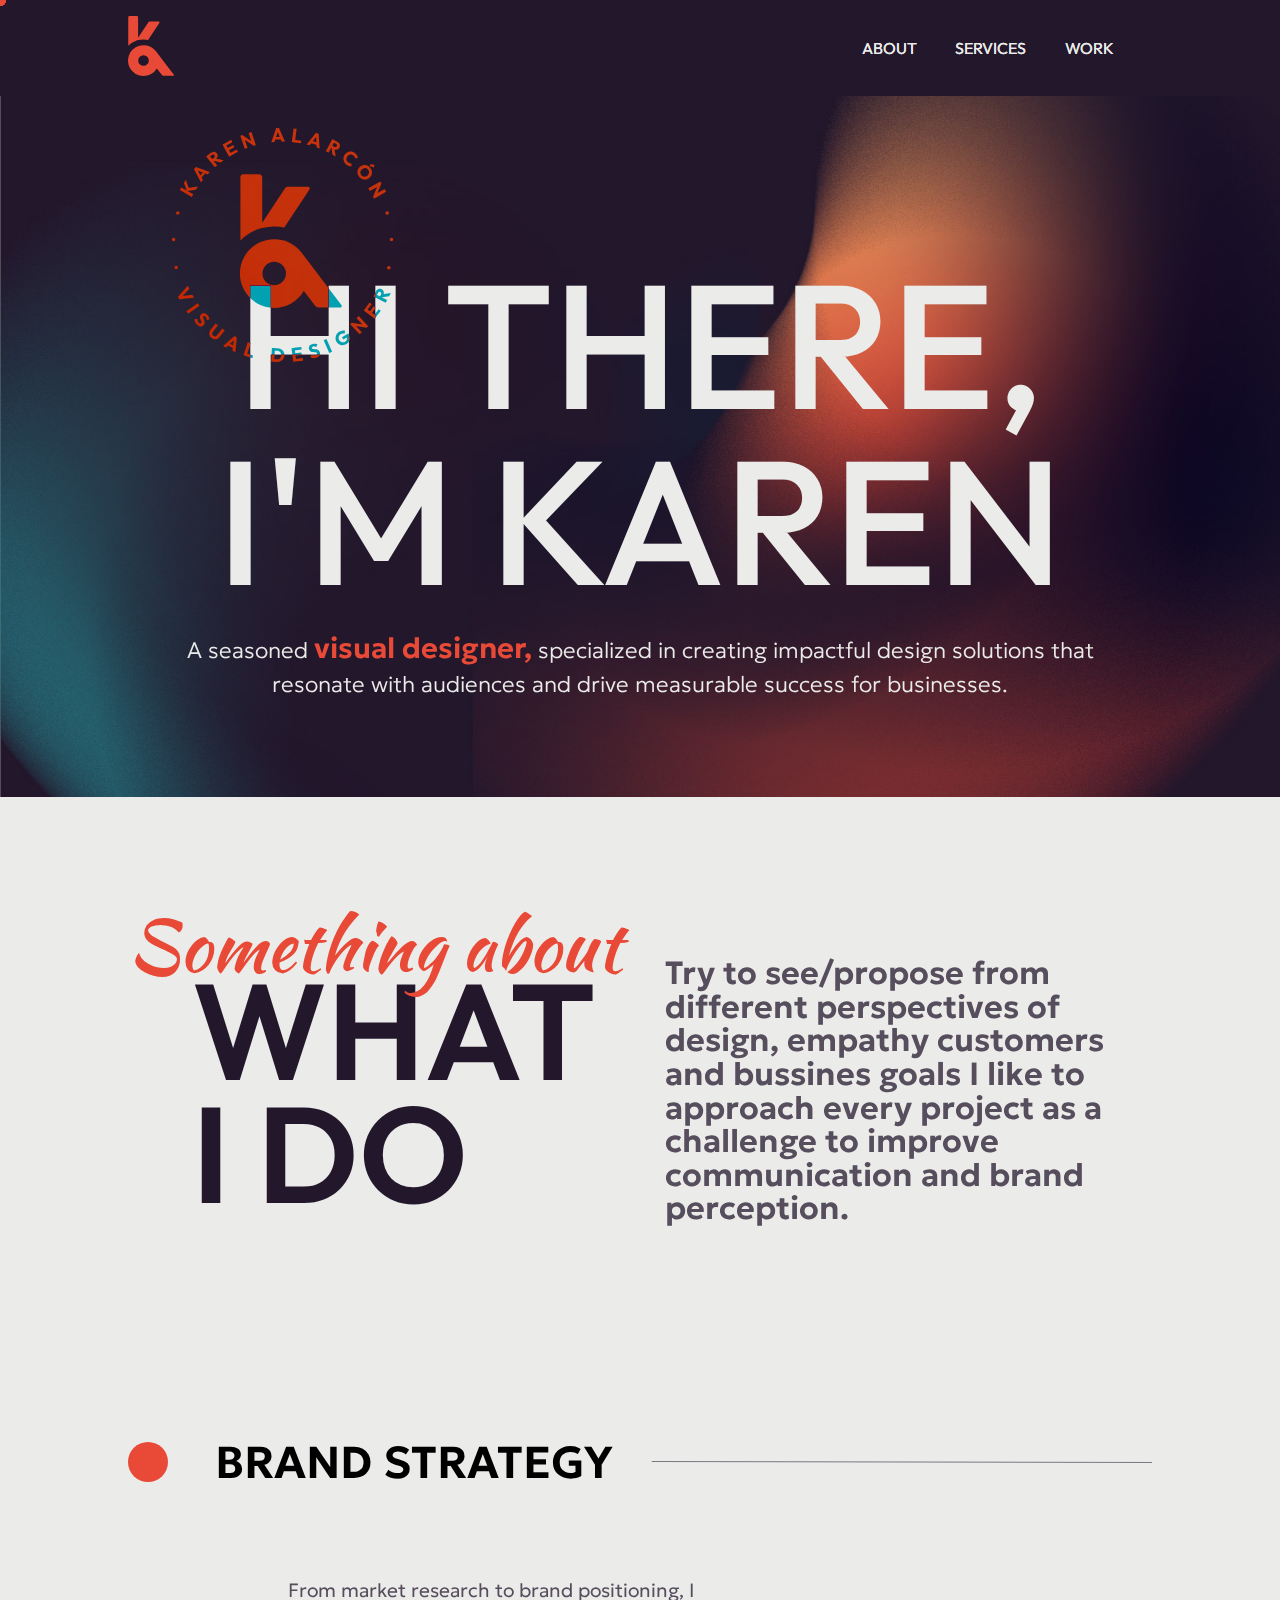
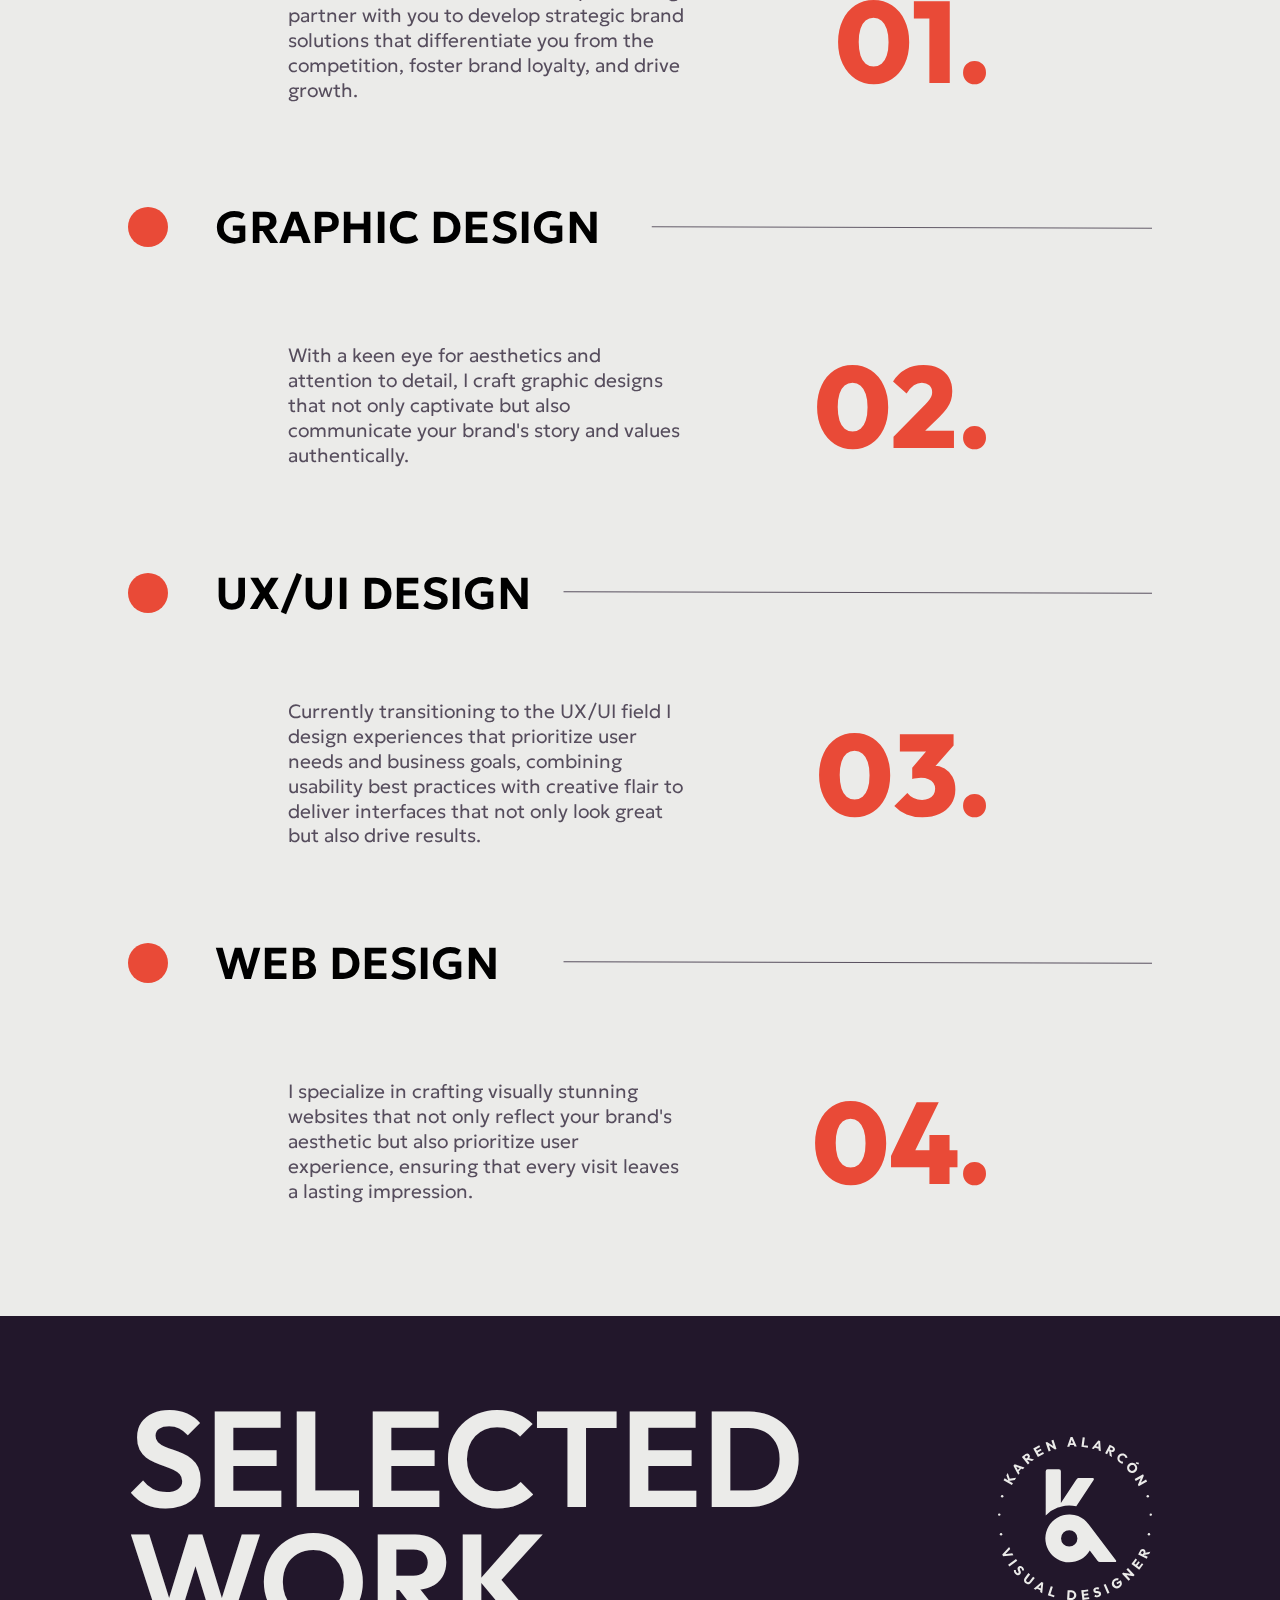
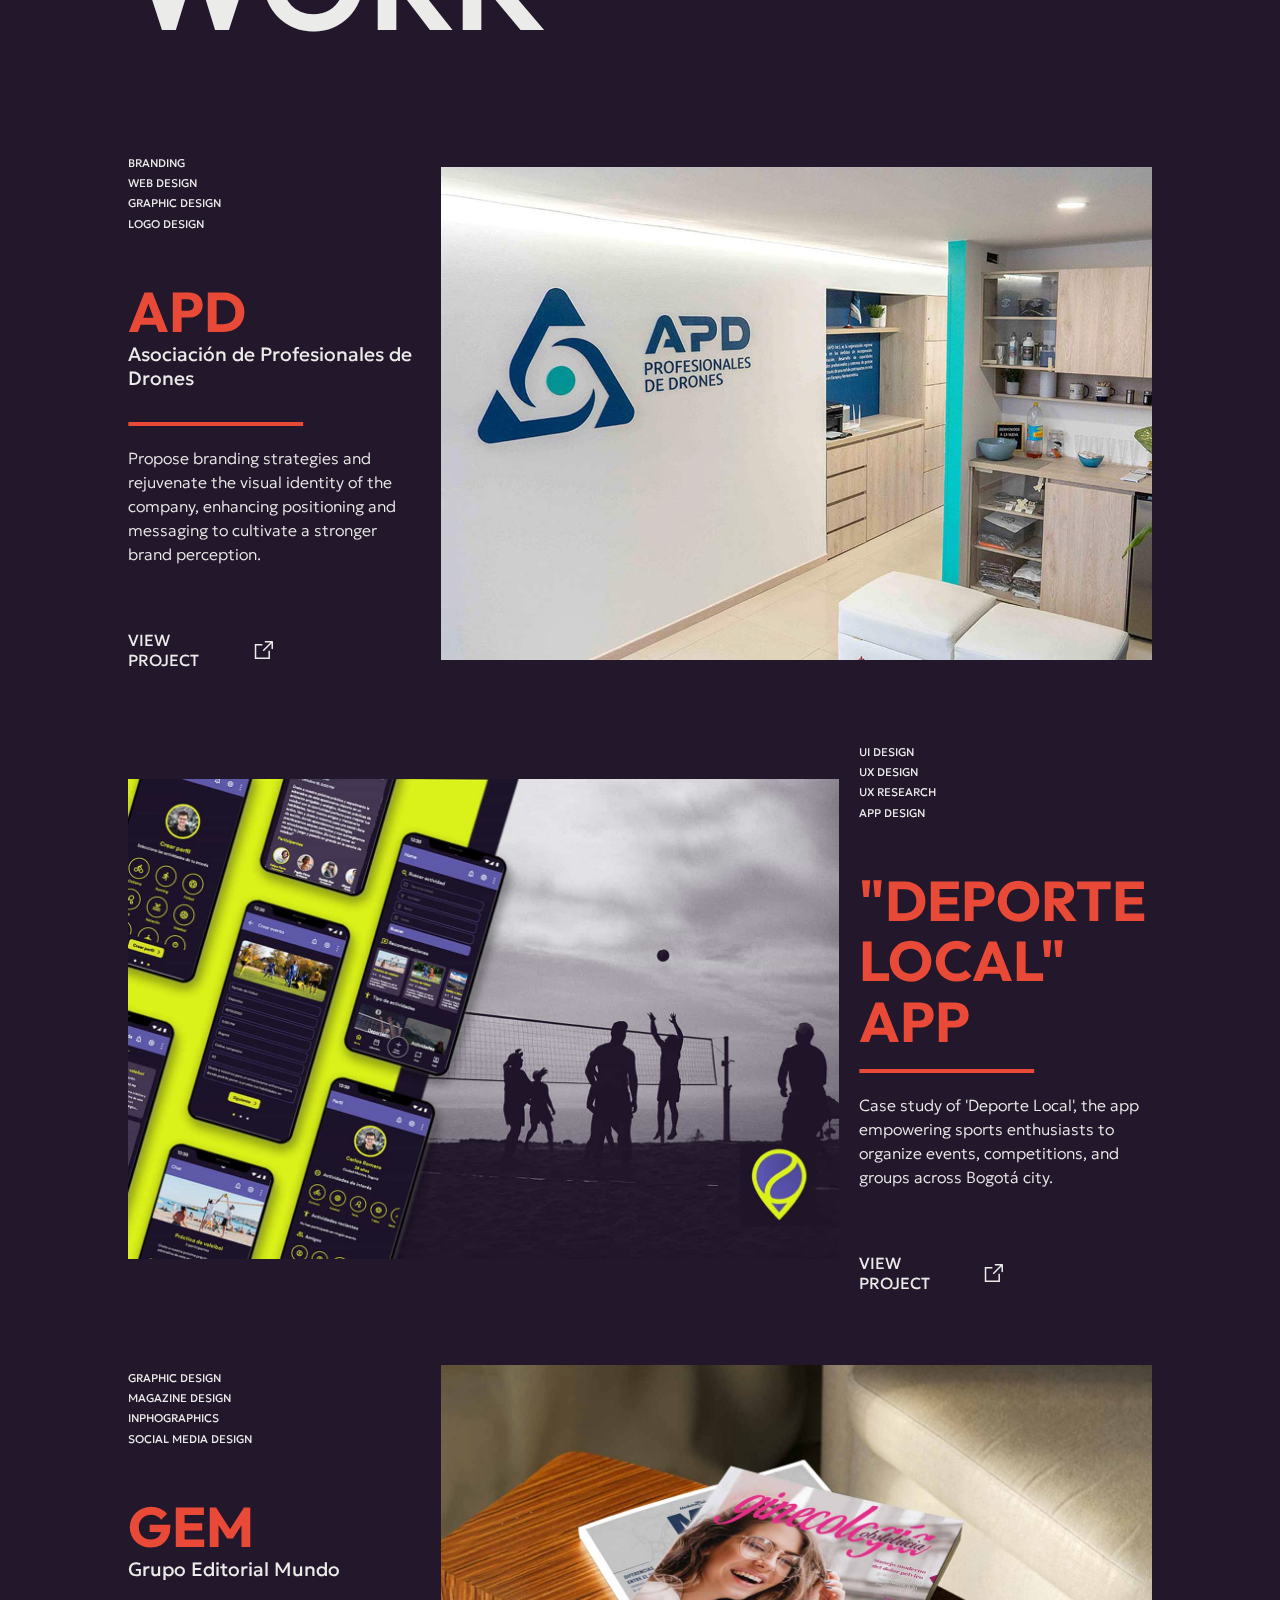
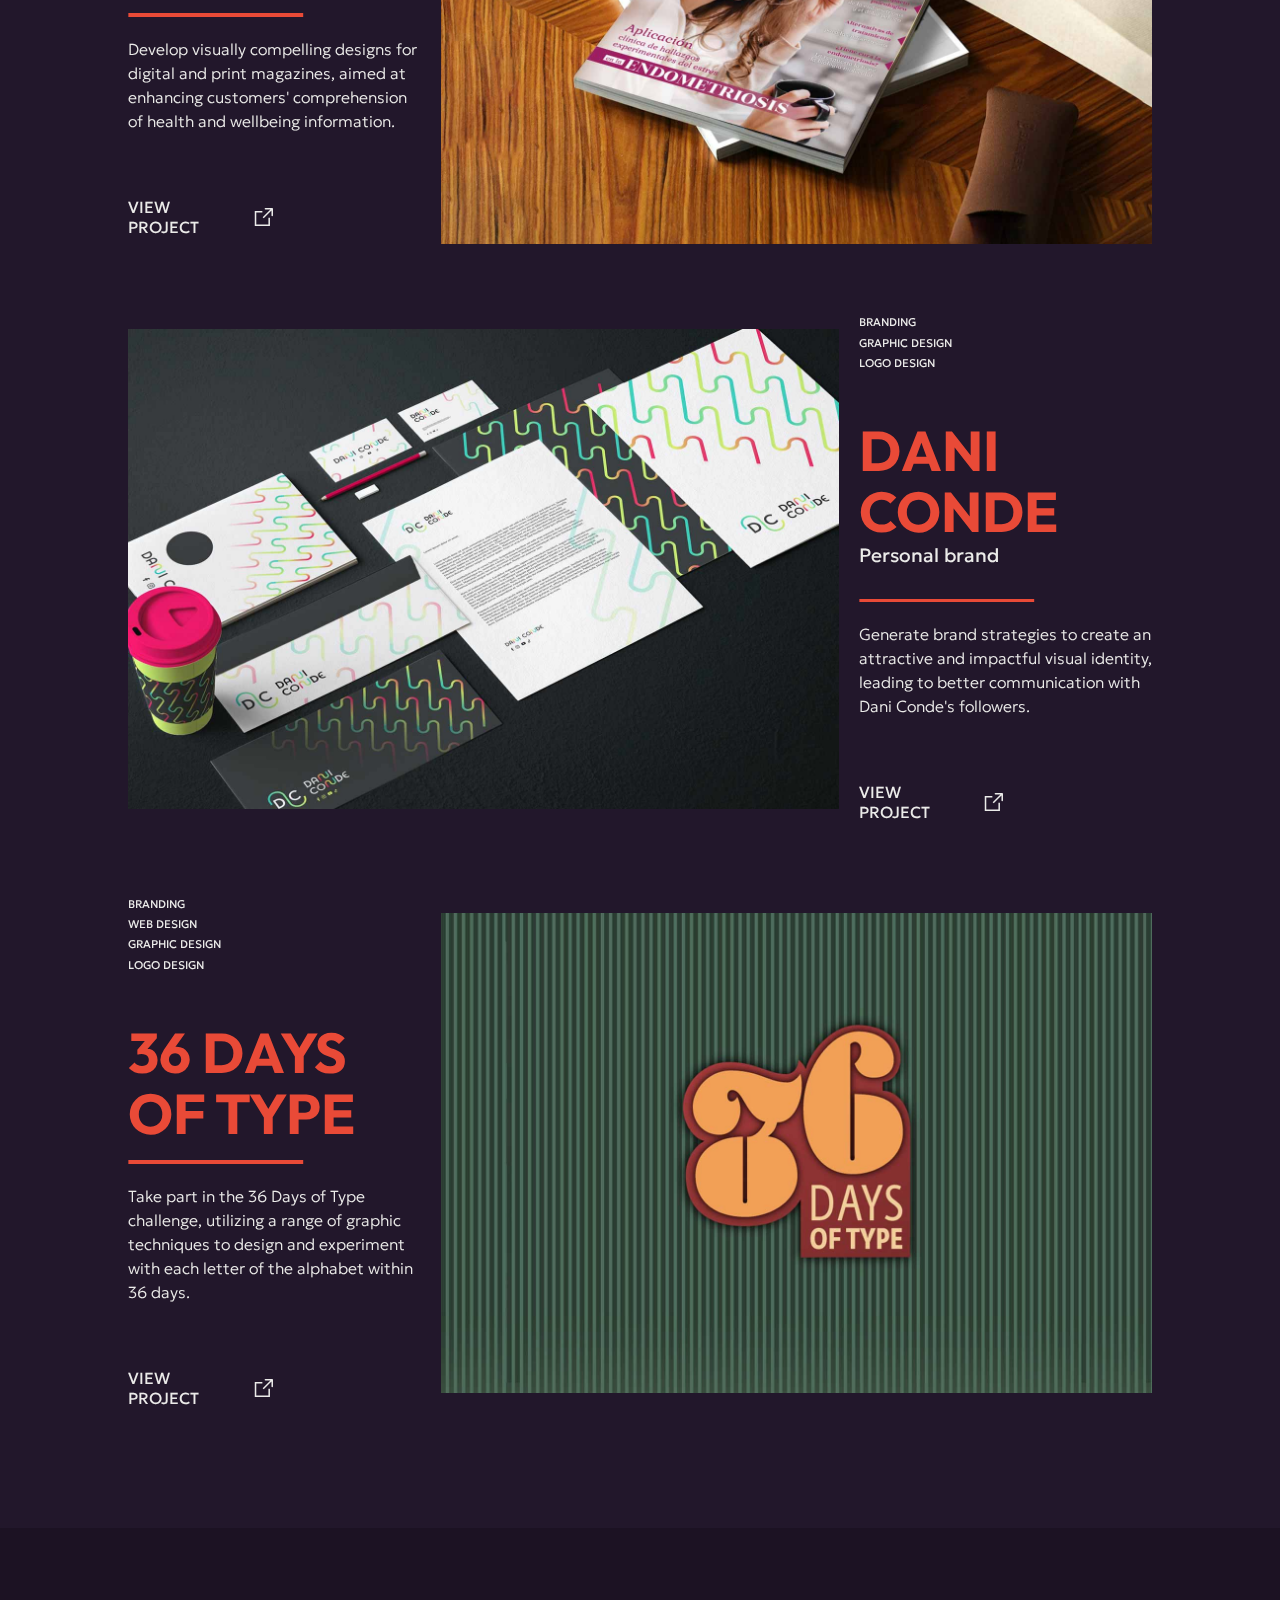
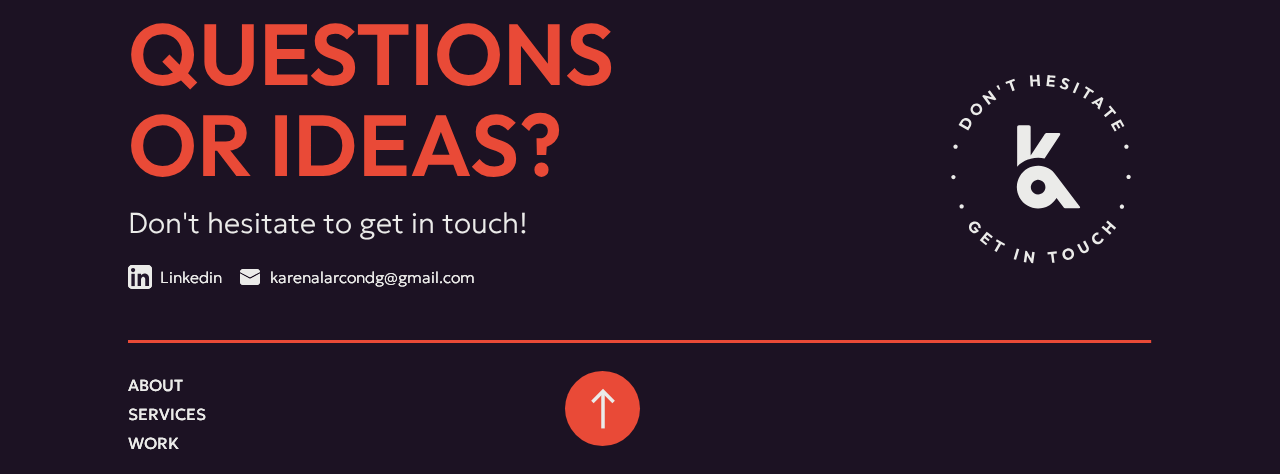
==== commit d2cae44b: "link to project 36 Days on index" ====
--- a/index.html
+++ b/index.html
@@ -21,7 +21,7 @@
     <header>
         <div class="barnav_responsive">
             <div class="mainlogo nav__flex">
-                <img src="assets/iconos/ka-icon-cream.svg" alt="ka logo">
+                <a href="https://karengd.github.io/KarenGD/index.html"><img src="assets/iconos/ka-icon-cream.svg" alt="ka logo"></a>
                 <div onclick=HideNavBarR()> <svg xmlns="http://www.w3.org/2000/svg" height="48" viewBox="0 -960 960 960" width="48" fill="#EBEBE9"><path d="m256-200-56-56 224-224-224-224 56-56 224 224 224-224 56 56-224 224 224 224-56 56-224-224-224 224Z"/></svg> </div>
             </div>
             <nav class="nav__responsive">
@@ -367,7 +367,7 @@
                     <h3 class="title-project">36 DAYS OF TYPE</h3>
                     <img class="line-project" src="assets/iconos/short-line.svg" alt="line">
                     <p class="text-project">Take part in the 36 Days of Type challenge, utilizing a range of graphic techniques to design and experiment with each letter of the alphabet within 36 days.</p>
-                    <a class="a-project" href="#">
+                    <a class="a-project" href="https://karengd.github.io/KarenGD/36Days.html">
                         <div class="bt-project">
                             <p>View project</p> 
                             <svg xmlns="http://www.w3.org/2000/svg" xmlns:xlink="http://www.w3.org/1999/xlink" x="0px" y="0px"
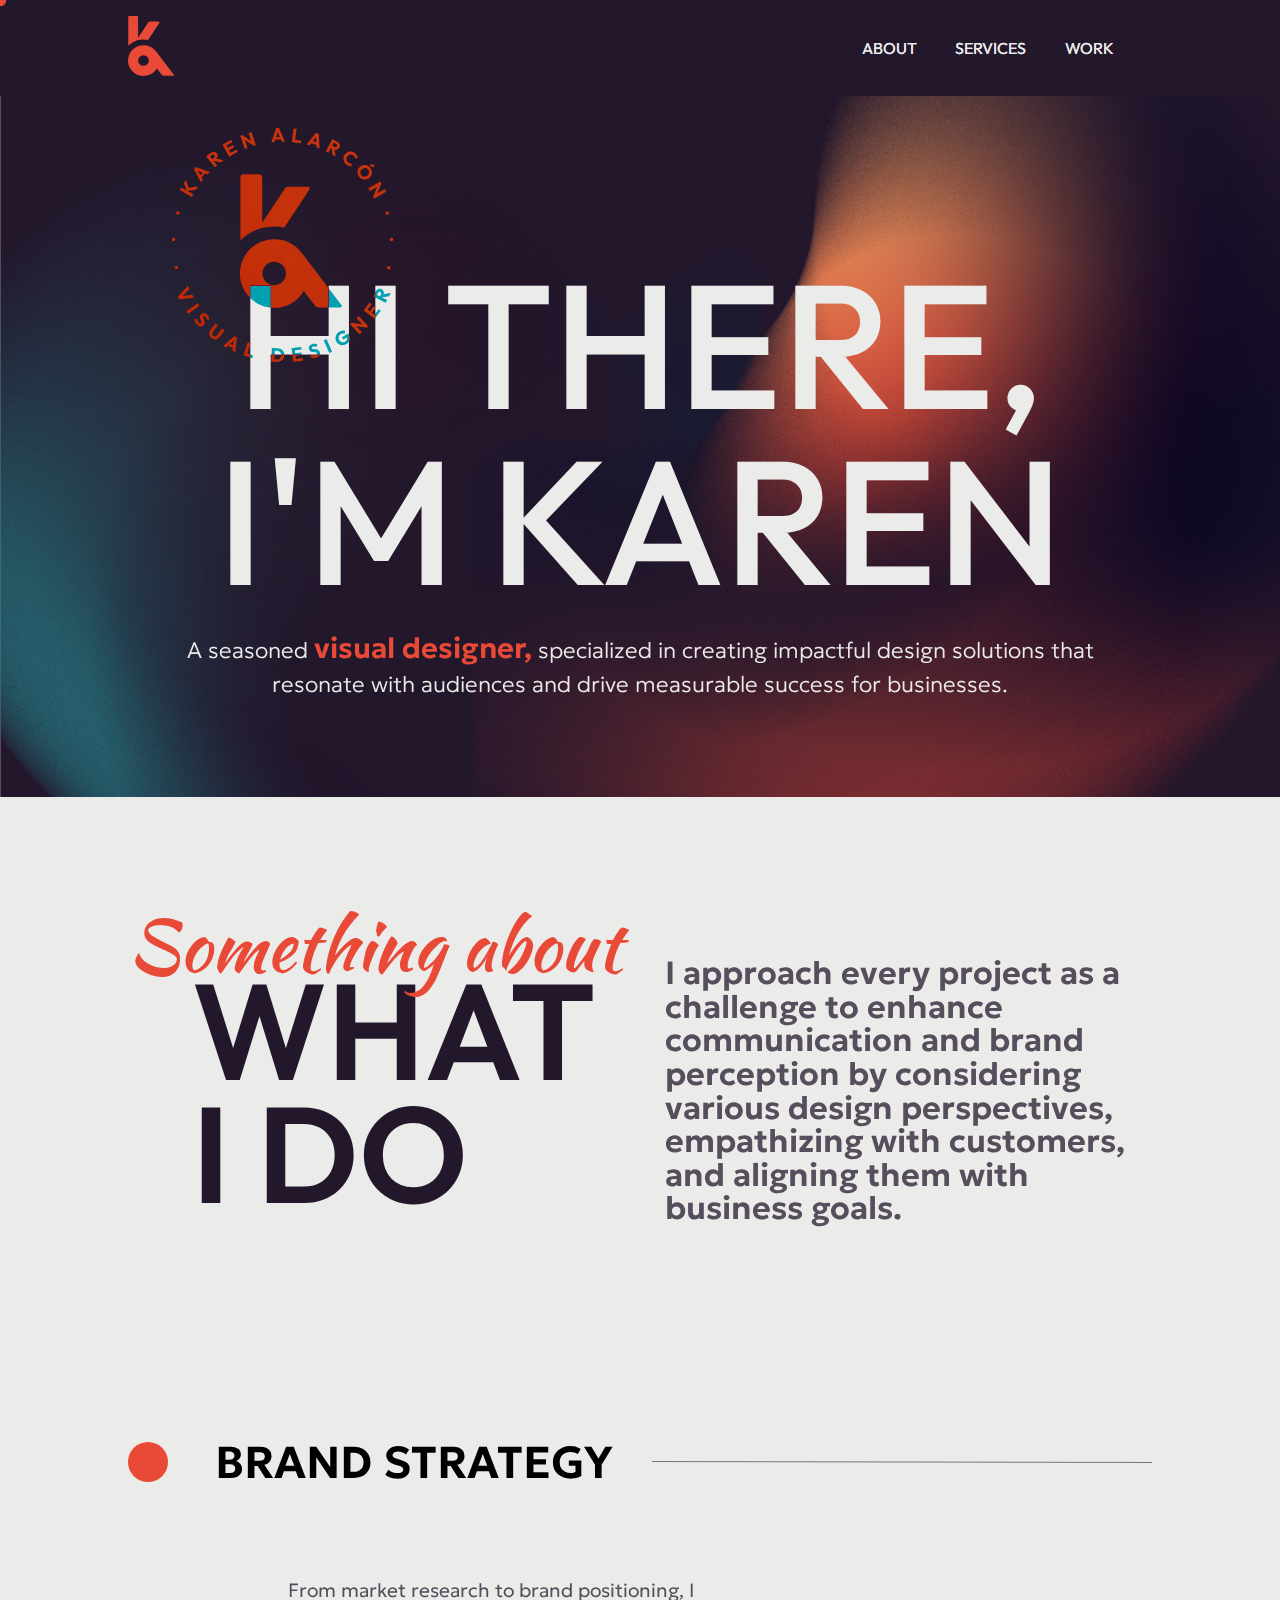
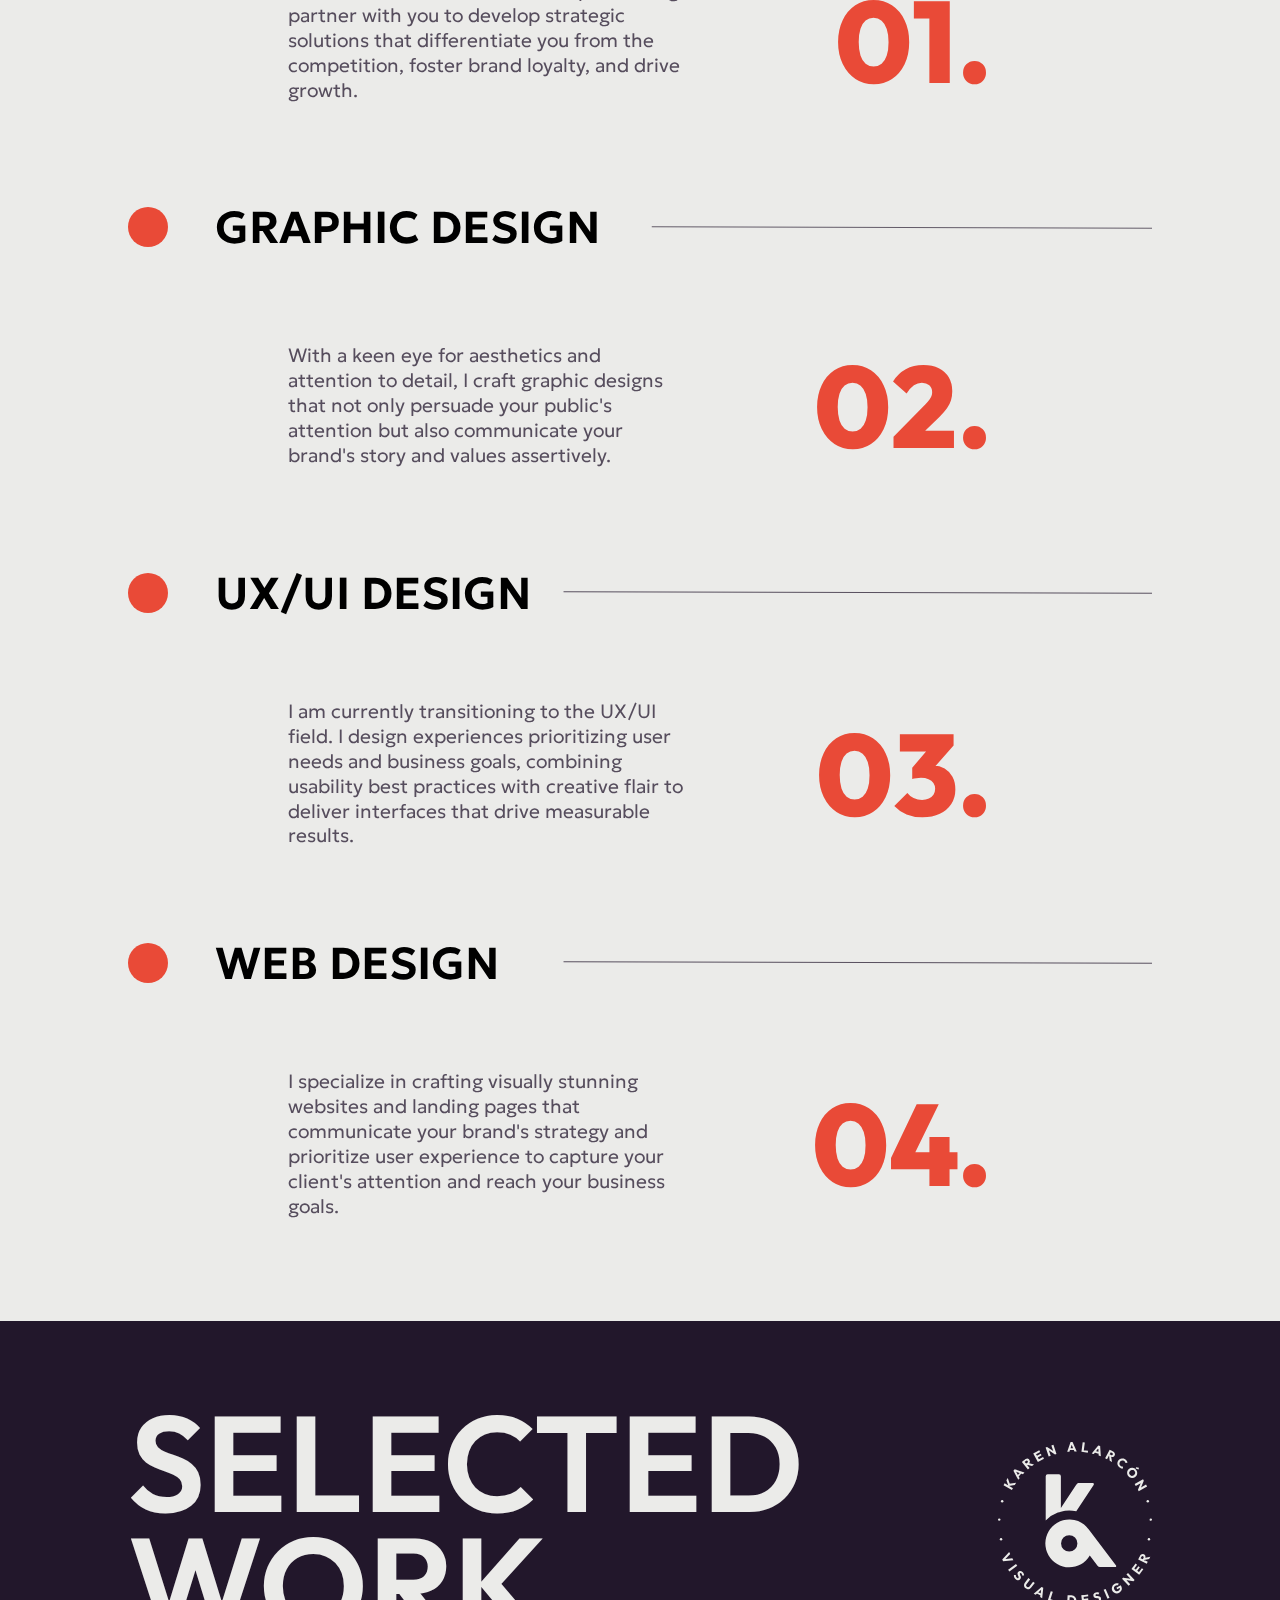
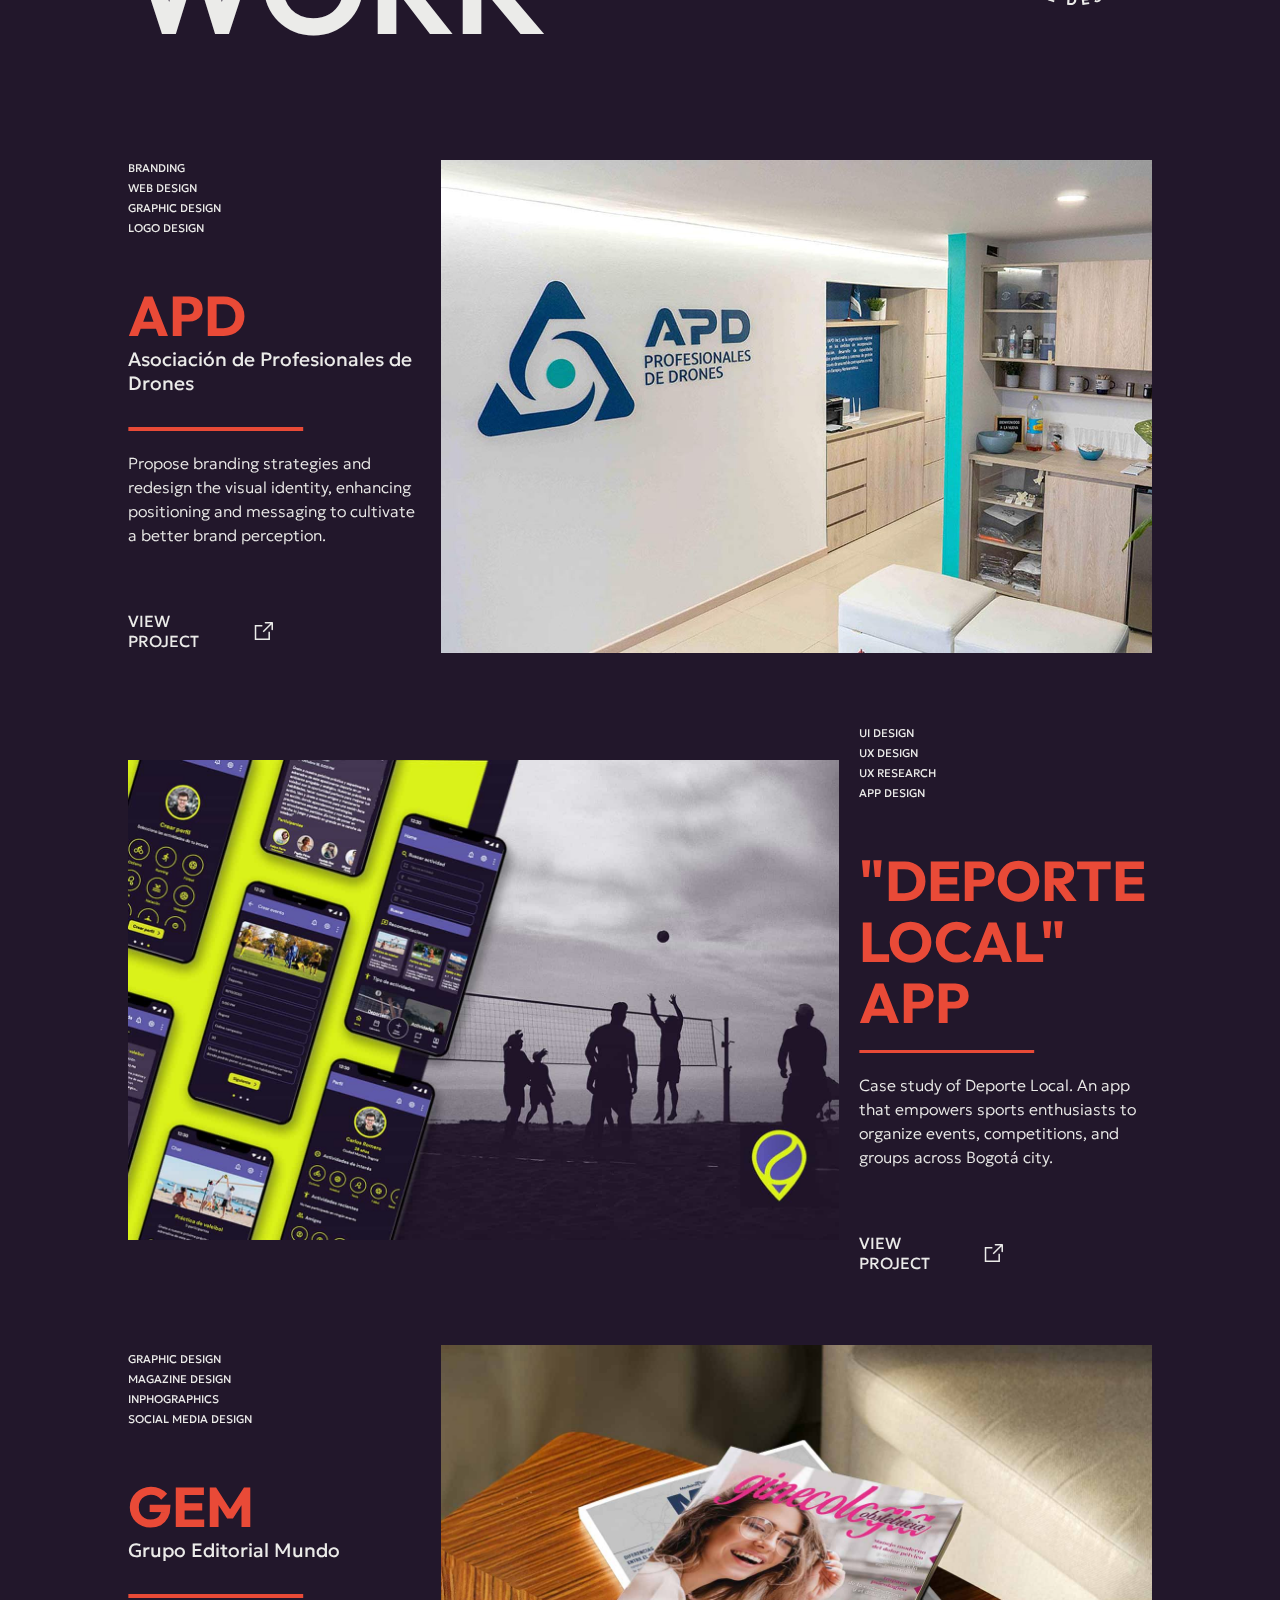
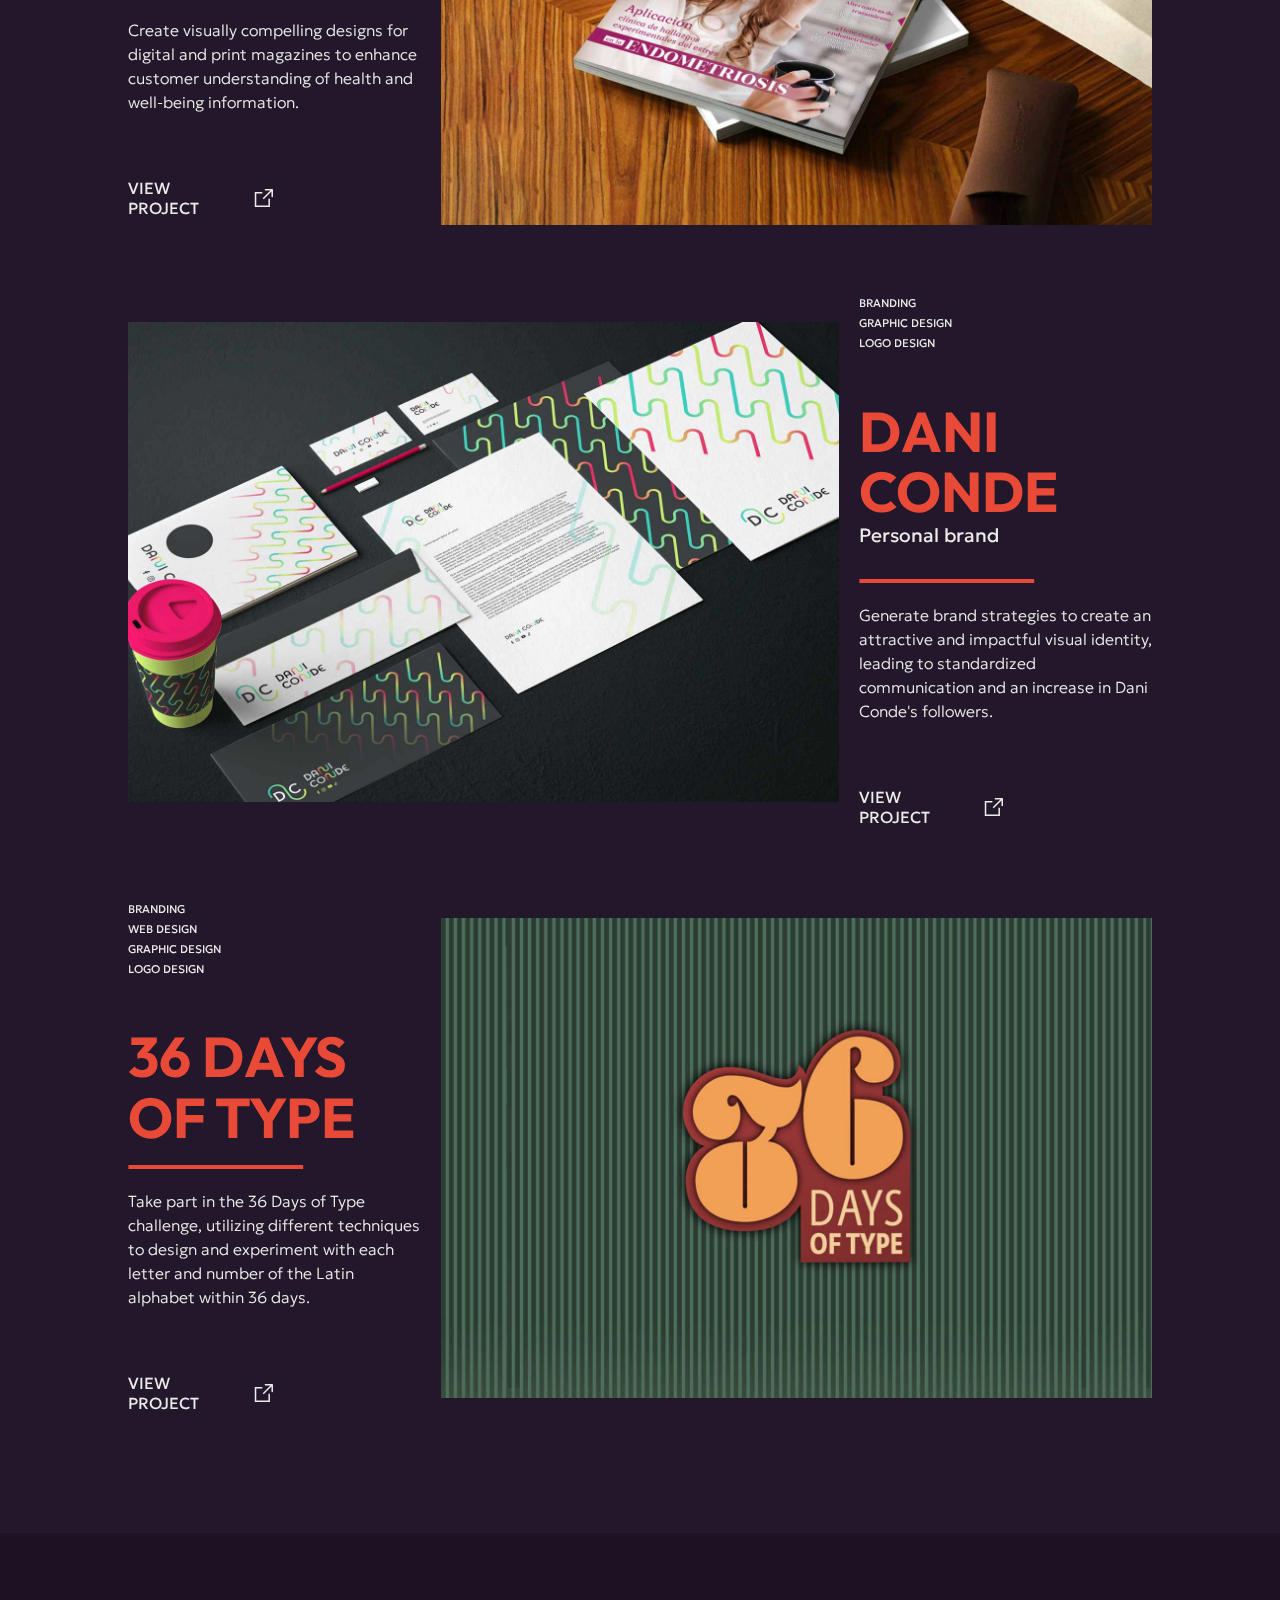
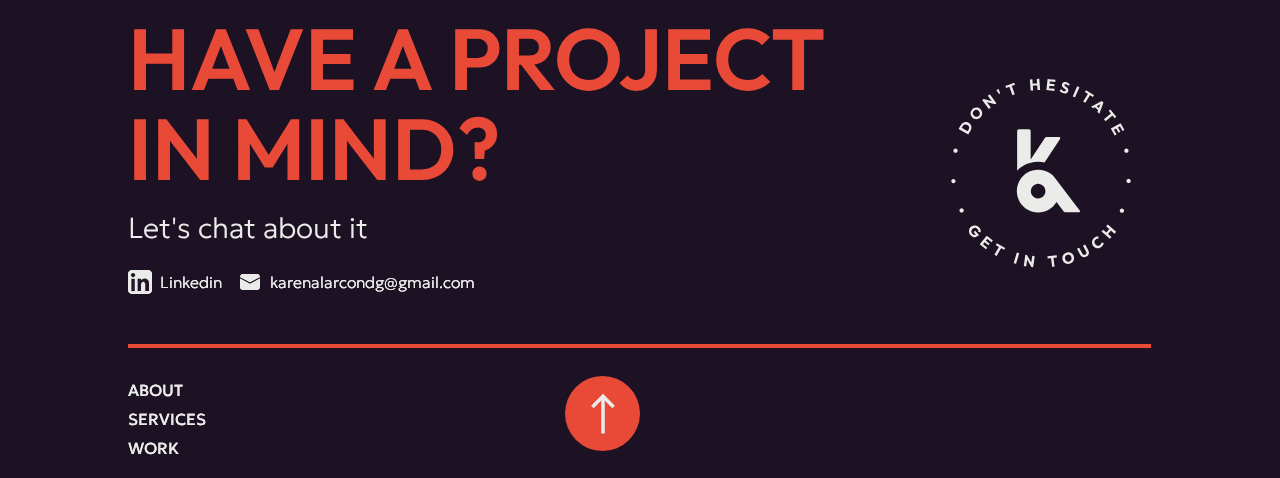
==== commit d1501da5: "text revision index" ====
--- a/index.html
+++ b/index.html
@@ -147,7 +147,7 @@
                     <p class="brushstyle">Something about</p>
                     <h2 class="htwo pad-left">WHAT <br>I DO</h2>
                 
-                    <p class="quote">Try to see/propose from different perspectives of design, empathy customers and bussines goals I like to approach every project as a challenge to improve communication and brand perception.</p>
+                    <p class="quote">I approach every project as a challenge to enhance communication and brand perception by considering various design perspectives, empathizing with customers, and aligning them with business goals.</p>
                 
             </div>
 
@@ -162,7 +162,7 @@
             
                 <div class="description">
                     
-                    <p class="textp">From market research to brand positioning, I partner with you to develop strategic brand solutions that differentiate you from the competition, foster brand loyalty, and drive growth.</p>
+                    <p class="textp">From market research to brand positioning, I partner with you to develop strategic solutions that differentiate you from the competition, foster brand loyalty, and drive growth.</p>
                     
                     <h3>01.</h3>
                 </div>
@@ -177,7 +177,7 @@
             
                 <div class="description">
                     
-                    <p class="textp">With a keen eye for aesthetics and attention to detail, I craft graphic designs that not only captivate but also communicate your brand's story and values authentically.</p>
+                    <p class="textp">With a keen eye for aesthetics and attention to detail, I craft graphic designs that not only persuade your public's attention but also communicate your brand's story and values assertively.</p>
                     
                     <h3>02.</h3>
                 </div>
@@ -192,7 +192,7 @@
             
                 <div class="description">
                     
-                    <p class="textp">Currently transitioning to the UX/UI field I design experiences that prioritize user needs and business goals, combining usability best practices with creative flair to deliver interfaces that not only look great but also drive results.</p>
+                    <p class="textp">I am currently transitioning to the UX/UI field. I design experiences prioritizing user needs and business goals, combining usability best practices with creative flair to deliver interfaces that drive measurable results.</p>
                     
                     <h3>03.</h3>
                 </div>
@@ -207,7 +207,7 @@
             
                 <div class="description">
                     
-                    <p class="textp">I specialize in crafting visually stunning websites that not only reflect your brand's aesthetic but also prioritize user experience, ensuring that every visit leaves a lasting impression.</p>
+                    <p class="textp">I specialize in crafting visually stunning websites and landing pages that communicate your brand's strategy and prioritize user experience to capture your client's attention and reach your business goals.</p>
                     
                     <h3>04.</h3>
                 </div>
@@ -239,7 +239,7 @@
                     <h3 class="title-project">APD</h3>
                     <h5 class="sub-title-project">Asociación de Profesionales de Drones</h5>
                     <img class="line-project" src="assets/iconos/short-line.svg" alt="line">
-                    <p class="text-project">Propose branding strategies and rejuvenate the visual identity of the company, enhancing positioning and messaging to cultivate a stronger brand perception.</p>
+                    <p class="text-project">Propose branding strategies and redesign the visual identity, enhancing positioning and messaging to cultivate a better brand perception.</p>
                     <a class="a-project" href="https://karengd.github.io/KarenGD/apd.html">
                         <div class="bt-project">
                             <p>View project</p> 
@@ -275,7 +275,7 @@
 
                     <h3 class="title-project">"DEPORTE LOCAL" APP</h3>
                     <img class="line-project" src="assets/iconos/short-line.svg" alt="line">
-                    <p class="text-project">Case study of 'Deporte Local', the app empowering sports enthusiasts to organize events, competitions, and groups across Bogotá city.</p>
+                    <p class="text-project">Case study of Deporte Local. An app that empowers sports enthusiasts to organize events, competitions, and groups across Bogotá city.</p>
                     <a class="a-project" href="https://karengd.github.io/KarenGD/deporte%20local%20app.html">
                         <div class="bt-project">
                             <p>View project</p> 
@@ -304,7 +304,7 @@
                     <h3 class="title-project">GEM</h3>
                     <h5 class="sub-title-project">Grupo Editorial Mundo</h5>
                     <img class="line-project" src="assets/iconos/short-line.svg" alt="line">
-                    <p class="text-project">Develop visually compelling designs for digital and print magazines, aimed at enhancing customers' comprehension of health and wellbeing information.</p>
+                    <p class="text-project">Create visually compelling designs for digital and print magazines to enhance customer understanding of health and well-being information.</p>
                     <a class="a-project" href="https://karengd.github.io/KarenGD/gem.html">
                         <div class="bt-project">
                             <p>View project</p> 
@@ -338,7 +338,7 @@
                     <h3 class="title-project">DANI CONDE</h3>
                     <h5 class="sub-title-project">Personal brand</h5>
                     <img class="line-project" src="assets/iconos/short-line.svg" alt="line">
-                    <p class="text-project">Generate brand strategies to create an attractive and impactful visual identity, leading to better communication with Dani Conde's followers.</p>
+                    <p class="text-project">Generate brand strategies to create an attractive and impactful visual identity, leading to standardized communication and an increase in Dani Conde's followers.</p>
                     <a class="a-project" href="https://karengd.github.io/KarenGD/daniConde.html">
                         <div class="bt-project">
                             <p>View project</p> 
@@ -366,7 +366,7 @@
 
                     <h3 class="title-project">36 DAYS OF TYPE</h3>
                     <img class="line-project" src="assets/iconos/short-line.svg" alt="line">
-                    <p class="text-project">Take part in the 36 Days of Type challenge, utilizing a range of graphic techniques to design and experiment with each letter of the alphabet within 36 days.</p>
+                    <p class="text-project">Take part in the 36 Days of Type challenge, utilizing different techniques to design and experiment with each letter and number of the Latin alphabet within 36 days.</p>
                     <a class="a-project" href="https://karengd.github.io/KarenGD/36Days.html">
                         <div class="bt-project">
                             <p>View project</p> 
@@ -394,8 +394,8 @@
                 <div class="toptittle">
                     <div class="colone">
 
-                        <h3 class="hthree">Questions <br>or ideas?</h3>
-                        <p class="sub">Don't hesitate to get in touch!</p>
+                        <h3 class="hthree">Have a project <br>in mind?</h3>
+                        <p class="sub">Let's chat about it</p>
                             <div class="contact-socialmedia">
                                 <div class="contact">
                                         <a href="https://www.linkedin.com/in/karen-alarcon-gd/" target="_blank">                        
